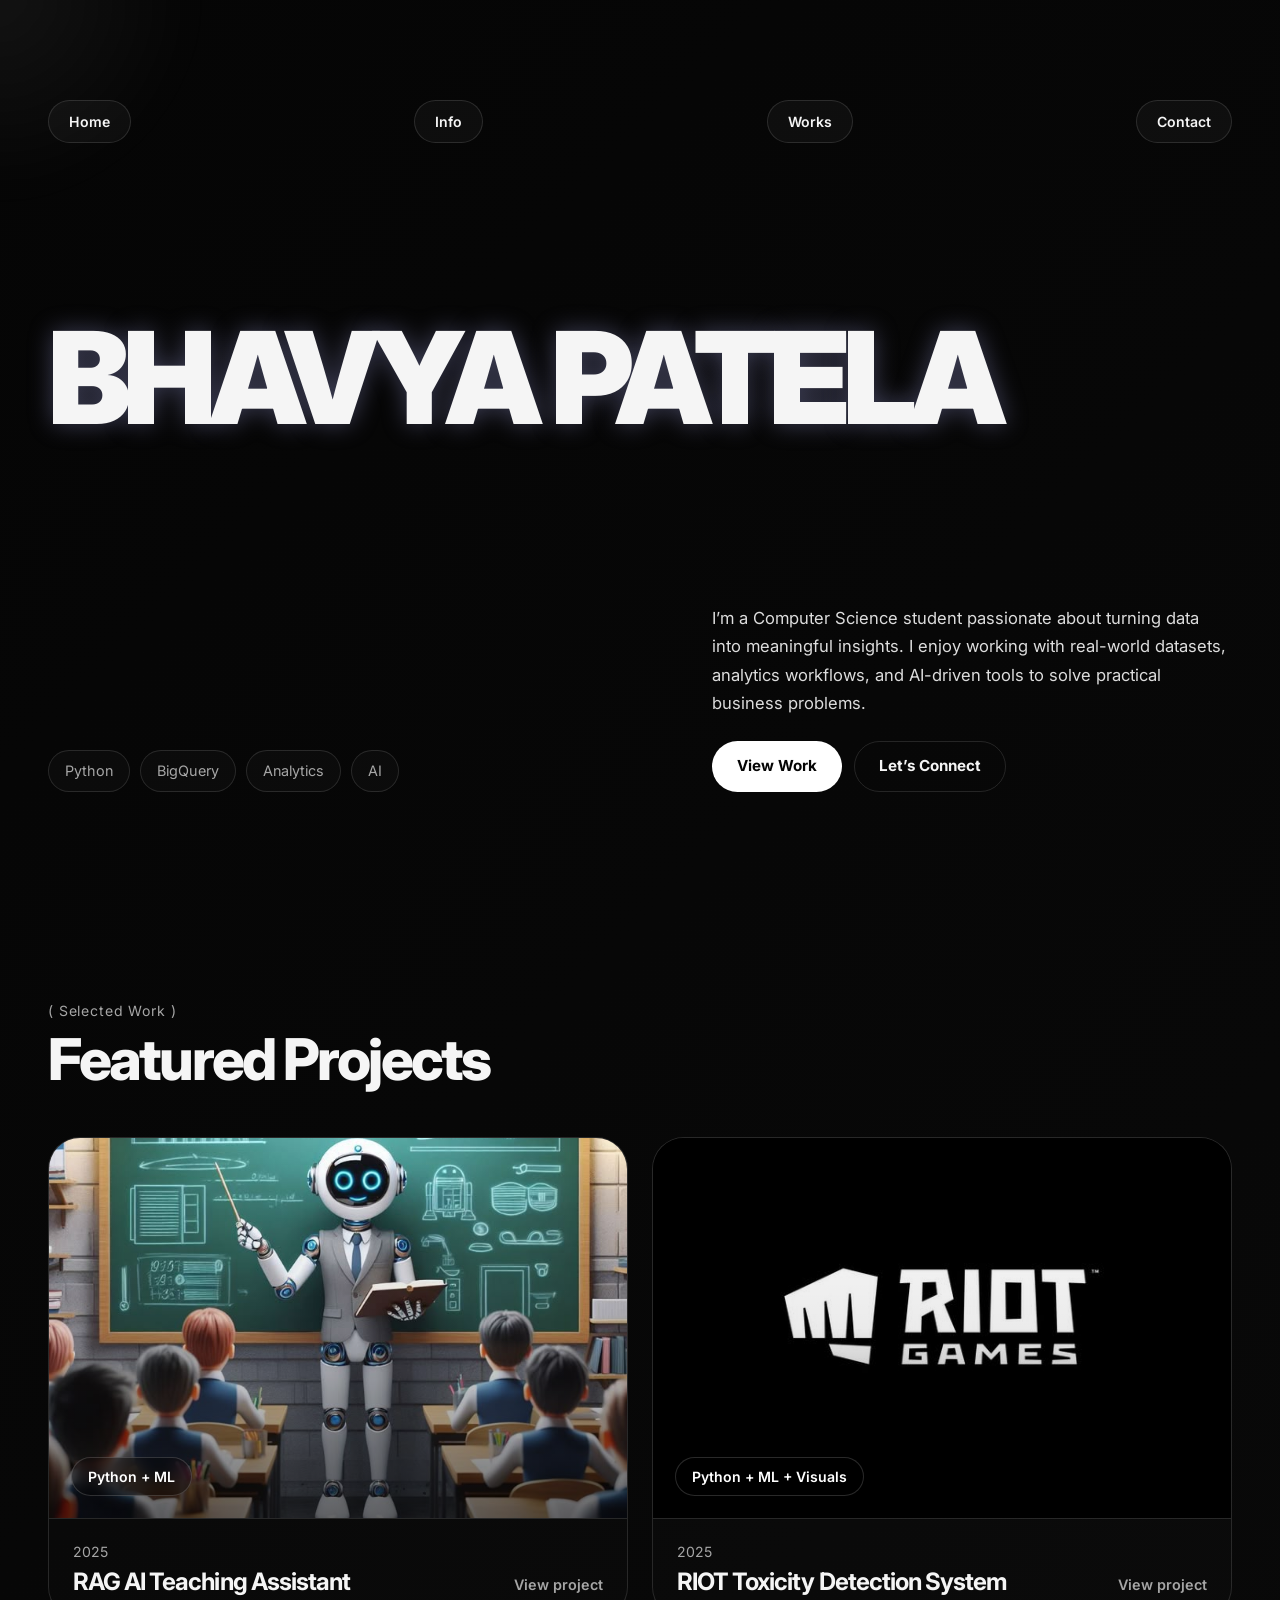
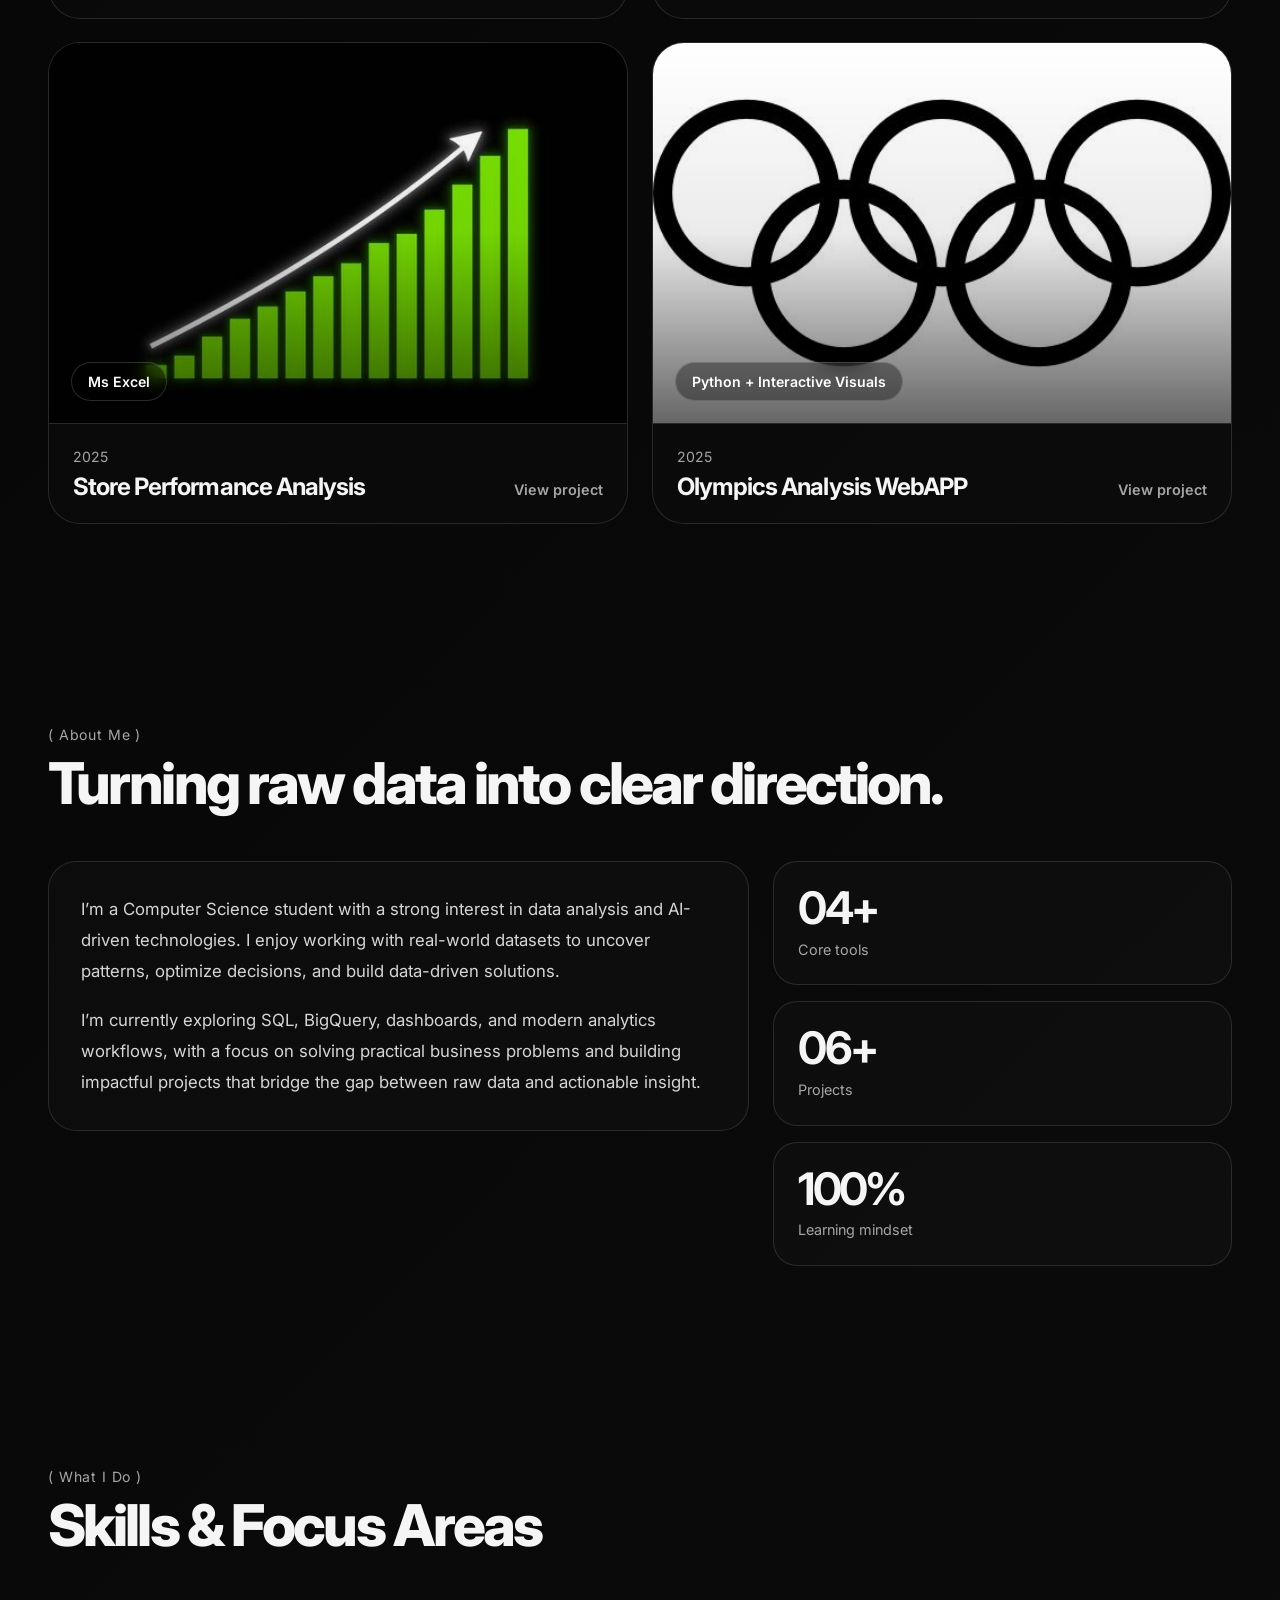
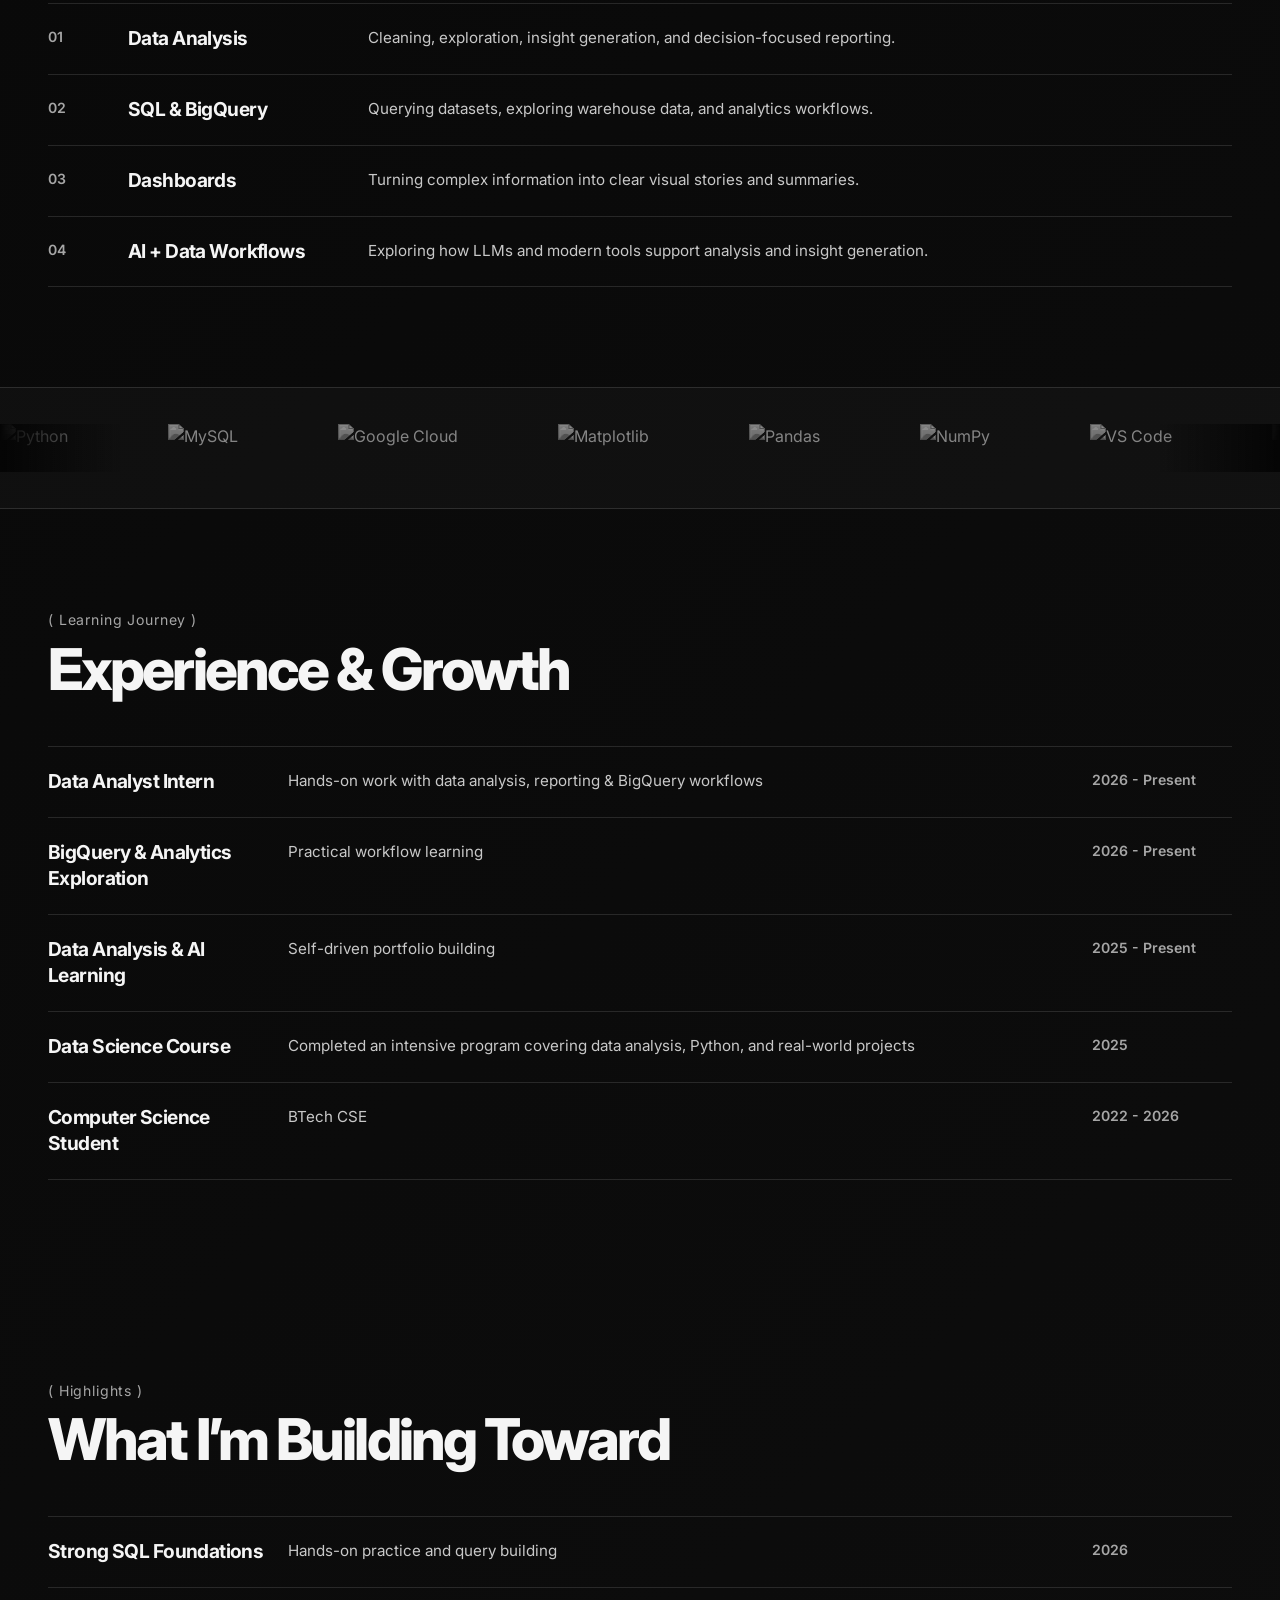
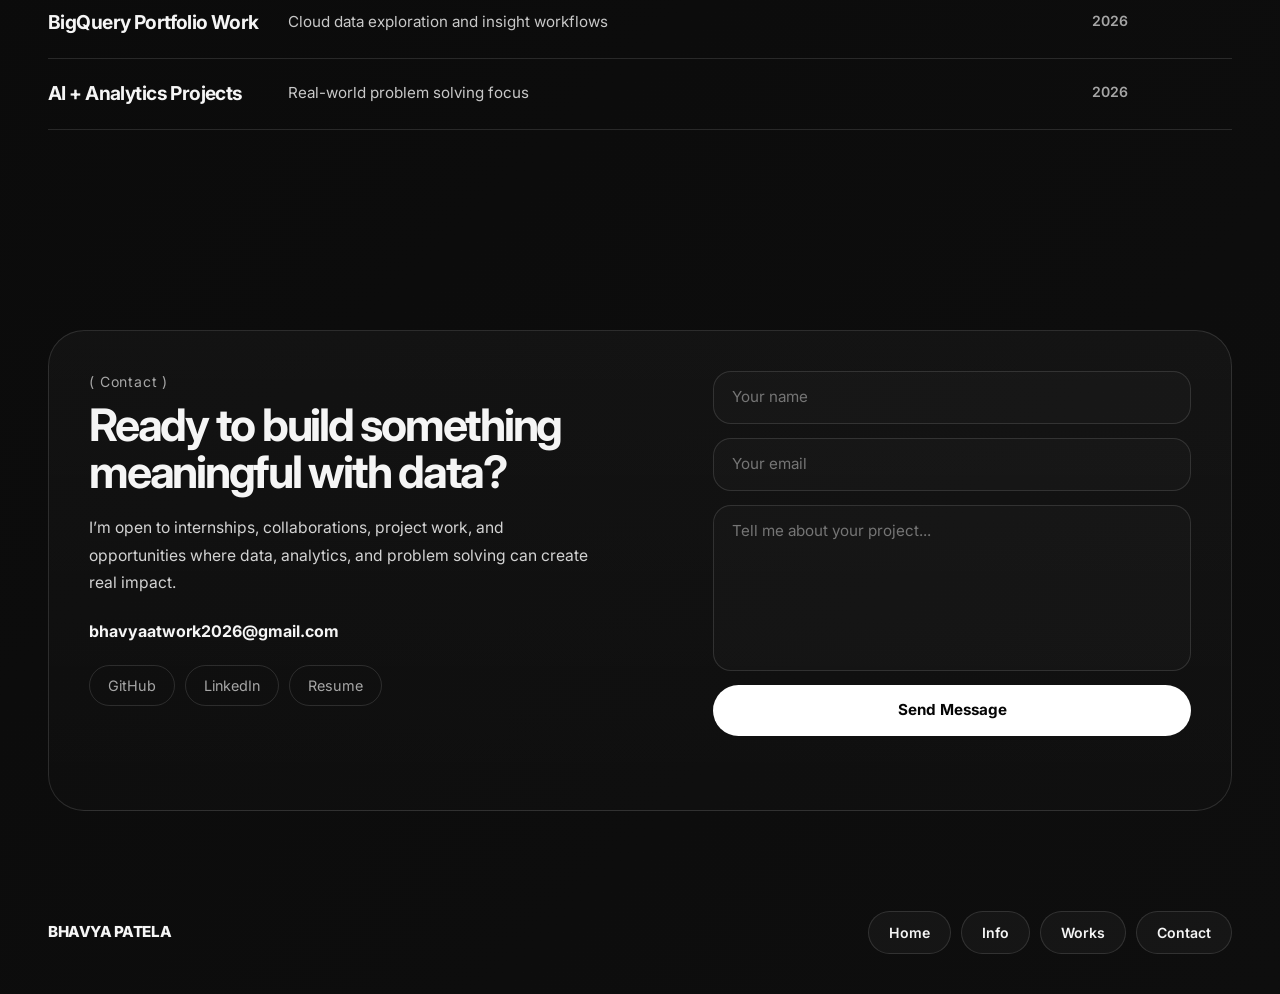
==== index.html @ 8ad6ca75 "Text & Card Glow added" ====
<!DOCTYPE html>
<html lang="en">
<head>
  <meta charset="UTF-8" />
  <meta name="viewport" content="width=device-width, initial-scale=1.0" />
  <title>Bhavya Patela | Data Portfolio</title>
  <meta
    name="description"
    content="Portfolio of Bhavya Patela - Computer Science student focused on data analysis, SQL, BigQuery, dashboards, and AI-driven workflows."
  />

  <link rel="preconnect" href="https://fonts.googleapis.com" />
  <link rel="preconnect" href="https://fonts.gstatic.com" crossorigin />
  <link
    href="https://fonts.googleapis.com/css2?family=Inter:wght@400;500;600;700;800;900&display=swap"
    rel="stylesheet"
  />

  <link href="https://fonts.googleapis.com/css2?family=Roboto+Condensed:wght@600&display=swap" rel="stylesheet">

  <link rel="stylesheet" href="style.css" />
</head>
<body>
  <div class="noise"></div>
  <div class="cursor-glow" id="cursorGlow"></div>

  <!-- <header class="site-header">
    <div class="brand">BHAVYA PATELA</div>

    <nav class="desktop-nav">
      <a href="#hero">Home</a>
      <a href="#about">Info</a>
      <a href="#projects">Works</a>
      <a href="#contact">Contact</a>
    </nav>

    <button class="menu-btn" id="menuBtn" aria-label="Open menu">Menu</button>
  </header> -->

  <!-- <div class="mobile-menu" id="mobileMenu">
    <a href="#hero">Home</a>
    <a href="#about">Info</a>
    <a href="#projects">Works</a>
    <a href="#contact">Contact</a>
  </div> -->

  <main>
    <section id="hero" class="hero section">
      <div class="hero-nav-pills reveal">
        <a href="#hero">Home</a>
        <a href="#about">Info</a>
        <a href="#projects">Works</a>
        <a href="#contact">Contact</a>
      </div>

      <div class="hero-title reveal">
        <h1>BHAVYA PATELA</h1>
      </div>

      <div class="hero-bottom">
        <div class="hero-tags reveal">
          <span>Python</span>
          <!-- <span>SQL</span> -->
          <span>BigQuery</span>
          <span>Analytics</span>
          <span>AI</span>
        </div>

        <div class="hero-intro reveal">
          <p>
            I’m a Computer Science student passionate about turning data into meaningful
            insights. I enjoy working with real-world datasets, analytics workflows,
            and AI-driven tools to solve practical business problems.
          </p>

          <div class="hero-actions">
            <a class="btn btn-solid" href="#projects">View Work</a>
            <a class="btn btn-outline" href="#contact">Let’s Connect</a>
          </div>
        </div>
      </div>
    </section>

    <section id="projects" class="section projects">
      <div class="section-head reveal">
        <p class="eyebrow">( Selected Work )</p>
        <h2>Featured Projects</h2>
      </div>

      <div class="projects-grid">
        <article class="project-card reveal">
          <div class="project-visual">
            <img src="Images/download.jfif" alt="RAG AI Teaching Assistant" />
            <span>Python + ML</span>
          </div>
          <div class="project-meta">
            <div>
              <p class="project-year">2025</p>
              <h3>RAG AI Teaching Assistant</h3>
            </div>
            <a href="https://github.com/bhavyapatela/Rag-based-ai" target="_blank" rel="noreferrer">View project</a>
          </div>
        </article>

        <article class="project-card reveal">
          <div class="project-visual">
            <img src="Images/Press.jfif" alt="RIOT Toxicity Detection System" />
            <span>Python + ML + Visuals</span>
          </div>
          <div class="project-meta">
            <div>
              <p class="project-year">2025</p>
              <h3>RIOT Toxicity Detection System</h3>
            </div>
            <a href="https://github.com/bhavyapatela/riot-toxicity-detector" target="_blank">View project</a>
          </div>
        </article>

        <article class="project-card reveal">
          <div class="project-visual">
            <img src="Images/Baixar gráfico indo acima_ Aumentar Barra gráfico, o negócio crescimento financeiro gráfico análise. alfa transparente fundo. cheio HD. 4k gratuitamente. 4k gratuitamente. 4k gratuitamente" alt="Olympic Data Analysis" />
            <span>Ms Excel</span>
          </div>
          <div class="project-meta">
            <div>
              <p class="project-year">2025</p>
              <h3>Store Performance Analysis</h3>
            </div>
            <a href="#">View project</a>
          </div>
        </article>

        <article class="project-card reveal">
          <div class="project-visual">
            <img src="Images/Olympic Games free icons designed by Smashicons.jfif" alt="Olympic Data Analysis" />
            <span>Python + Interactive Visuals</span>
          </div>
          <div class="project-meta">
            <div>
              <p class="project-year">2025</p>
              <h3>Olympics Analysis WebAPP</h3>
            </div>
            <a href="http://github.com/bhavyapatela/Olympics-Analysis-WebApp" target="_blank">View project</a>
          </div>
        </article>
      </div>
    </section>

    <section id="about" class="section about">
      <div class="section-head reveal">
        <p class="eyebrow">( About Me )</p>
        <h2>Turning raw data into clear direction.</h2>
      </div>

      <div class="about-layout">
        <div class="about-copy reveal">
          <p>
            I’m a Computer Science student with a strong interest in data analysis and
            AI-driven technologies. I enjoy working with real-world datasets to uncover
            patterns, optimize decisions, and build data-driven solutions.
          </p>
          <p>
            I’m currently exploring SQL, BigQuery, dashboards, and modern analytics
            workflows, with a focus on solving practical business problems and building
            impactful projects that bridge the gap between raw data and actionable insight.
          </p>
        </div>

        <div class="stats-grid reveal">
          <div class="stat-card">
            <h3>04+</h3>
            <p>Core tools</p>
          </div>
          <div class="stat-card">
            <h3>06+</h3>
            <p>Projects</p>
          </div>
          <div class="stat-card">
            <h3>100%</h3>
            <p>Learning mindset</p>
          </div>
        </div>
      </div>
    </section>

    <section class="section services">
      <div class="section-head reveal">
        <p class="eyebrow">( What I Do )</p>
        <h2>Skills & Focus Areas</h2>
      </div>

      <div class="services-list">
        <div class="service-row reveal">
          <span>01</span>
          <h3>Data Analysis</h3>
          <p>Cleaning, exploration, insight generation, and decision-focused reporting.</p>
        </div>
        <div class="service-row reveal">
          <span>02</span>
          <h3>SQL & BigQuery</h3>
          <p>Querying datasets, exploring warehouse data, and analytics workflows.</p>
        </div>
        <div class="service-row reveal">
          <span>03</span>
          <h3>Dashboards</h3>
          <p>Turning complex information into clear visual stories and summaries.</p>
        </div>
        <div class="service-row reveal">
          <span>04</span>
          <h3>AI + Data Workflows</h3>
          <p>Exploring how LLMs and modern tools support analysis and insight generation.</p>
        </div>
      </div>
    </section>

    <section class="marquee-section">
      <div class="marquee">
        <div class="marquee-track">
          <div class="marquee-content">
            <img src="https://cdn.jsdelivr.net/gh/devicons/devicon/icons/python/python-original.svg" alt="Python" class="tech-logo">
            <img src="https://cdn.jsdelivr.net/gh/devicons/devicon/icons/mysql/mysql-original.svg" alt="MySQL" class="tech-logo">
            <img src="https://cdn.jsdelivr.net/gh/devicons/devicon/icons/googlecloud/googlecloud-original.svg" alt="Google Cloud" class="tech-logo">
            <img src="https://cdn.jsdelivr.net/gh/devicons/devicon/icons/matplotlib/matplotlib-original.svg" alt="Matplotlib" class="tech-logo">
            <img src="https://cdn.jsdelivr.net/gh/devicons/devicon/icons/pandas/pandas-original.svg" alt="Pandas" class="tech-logo">
            <img src="https://cdn.jsdelivr.net/gh/devicons/devicon/icons/numpy/numpy-original.svg" alt="NumPy" class="tech-logo">
             <img src="https://cdn.jsdelivr.net/gh/devicons/devicon/icons/vscode/vscode-original.svg" alt="VS Code" class="tech-logo">
            <img src="https://cdn.jsdelivr.net/gh/devicons/devicon/icons/json/json-original.svg" alt="JSON" class="tech-logo">
          </div>
           <div class="marquee-content">
            <img src="https://cdn.jsdelivr.net/gh/devicons/devicon/icons/python/python-original.svg" alt="Python" class="tech-logo">
            <img src="https://cdn.jsdelivr.net/gh/devicons/devicon/icons/mysql/mysql-original.svg" alt="MySQL" class="tech-logo">
            <img src="https://cdn.jsdelivr.net/gh/devicons/devicon/icons/googlecloud/googlecloud-original.svg" alt="Google Cloud" class="tech-logo">
            <img src="https://cdn.jsdelivr.net/gh/devicons/devicon/icons/matplotlib/matplotlib-original.svg" alt="Matplotlib" class="tech-logo">
            <img src="https://cdn.jsdelivr.net/gh/devicons/devicon/icons/pandas/pandas-original.svg" alt="Pandas" class="tech-logo">
            <img src="https://cdn.jsdelivr.net/gh/devicons/devicon/icons/numpy/numpy-original.svg" alt="NumPy" class="tech-logo">
             <img src="https://cdn.jsdelivr.net/gh/devicons/devicon/icons/vscode/vscode-original.svg" alt="VS Code" class="tech-logo">
            <img src="https://cdn.jsdelivr.net/gh/devicons/devicon/icons/json/json-original.svg" alt="JSON" class="tech-logo">
          </div>
           <div class="marquee-content">
            <img src="https://cdn.jsdelivr.net/gh/devicons/devicon/icons/python/python-original.svg" alt="Python" class="tech-logo">
            <img src="https://cdn.jsdelivr.net/gh/devicons/devicon/icons/mysql/mysql-original.svg" alt="MySQL" class="tech-logo">
            <img src="https://cdn.jsdelivr.net/gh/devicons/devicon/icons/googlecloud/googlecloud-original.svg" alt="Google Cloud" class="tech-logo">
            <img src="https://cdn.jsdelivr.net/gh/devicons/devicon/icons/matplotlib/matplotlib-original.svg" alt="Matplotlib" class="tech-logo">
            <img src="https://cdn.jsdelivr.net/gh/devicons/devicon/icons/pandas/pandas-original.svg" alt="Pandas" class="tech-logo">
            <img src="https://cdn.jsdelivr.net/gh/devicons/devicon/icons/numpy/numpy-original.svg" alt="NumPy" class="tech-logo">
             <img src="https://cdn.jsdelivr.net/gh/devicons/devicon/icons/vscode/vscode-original.svg" alt="VS Code" class="tech-logo">
            <img src="https://cdn.jsdelivr.net/gh/devicons/devicon/icons/json/json-original.svg" alt="JSON" class="tech-logo">
          </div>
          </div>
        </div>
      </div>
    </section>

    <section class="section experience">
      <div class="section-head reveal">
        <p class="eyebrow">( Learning Journey )</p>
        <h2>Experience & Growth</h2>
      </div>

      <div class="timeline">
          <div class="timeline-row reveal">
        <div class="timeline-role">Data Analyst Intern</div>
        <div class="timeline-place">Hands-on work with data analysis, reporting & BigQuery workflows</div>
        <div class="timeline-year">2026 - Present</div>
        </div>

        <div class="timeline-row reveal">
          <div class="timeline-role">BigQuery & Analytics Exploration</div>
          <div class="timeline-place">Practical workflow learning</div>
          <div class="timeline-year">2026 - Present</div>
        </div>

        <div class="timeline-row reveal">
          <div class="timeline-role">Data Analysis & AI Learning</div>
          <div class="timeline-place">Self-driven portfolio building</div>
          <div class="timeline-year">2025 - Present</div>
        </div>
        
         <div class="timeline-row reveal">
        <div class="timeline-role">Data Science Course</div>
        <div class="timeline-place">Completed an intensive program covering data analysis, Python, and real-world projects</div>
        <div class="timeline-year">2025</div>
        </div>

        
        <div class="timeline-row reveal">
          <div class="timeline-role">Computer Science Student</div>
          <div class="timeline-place">BTech CSE</div>
          <div class="timeline-year">2022 - 2026</div>
        </div>
      </div>
    </section>

    <section class="section awards">
      <div class="section-head reveal">
        <p class="eyebrow">( Highlights )</p>
        <h2>What I’m Building Toward</h2>
      </div>

      <div class="timeline">
        <div class="timeline-row reveal">
          <div class="timeline-role">Strong SQL Foundations</div>
          <div class="timeline-place">Hands-on practice and query building</div>
          <div class="timeline-year">2026</div>
        </div>
        <div class="timeline-row reveal">
          <div class="timeline-role">BigQuery Portfolio Work</div>
          <div class="timeline-place">Cloud data exploration and insight workflows</div>
          <div class="timeline-year">2026</div>
        </div>
        <div class="timeline-row reveal">
          <div class="timeline-role">AI + Analytics Projects</div>
          <div class="timeline-place">Real-world problem solving focus</div>
          <div class="timeline-year">2026</div>
        </div>
      </div>
    </section>

    <section id="contact" class="section contact">
      <div class="contact-box reveal">
        <div class="contact-copy">
          <p class="eyebrow">( Contact )</p>
          <h2>Ready to build something meaningful with data?</h2>
          <p class="contact-text">
            I’m open to internships, collaborations, project work, and opportunities
            where data, analytics, and problem solving can create real impact.
          </p>

          <a class="email-link" href="mailto:bhavyaatwork2026@gmail.com">
            bhavyaatwork2026@gmail.com
          </a>

          <div class="socials">
            <a href="https://github.com/bhavyapatela" target="_blank" rel="noreferrer">GitHub</a>
            <a href="https://www.linkedin.com/in/bhavyapatela?utm_source=share_via&utm_content=profile&utm_medium=member_android" target="_blank" rel="noreferrer">LinkedIn</a>
            <a href="#" target="_blank" rel="noreferrer">Resume</a>
          </div>
        </div>

        <form class="contact-form" id="contactForm">
          <input type="text" placeholder="Your name" required />
          <input type="email" placeholder="Your email" required />
          <textarea placeholder="Tell me about your project..." rows="6" required></textarea>
          <button type="submit" class="btn btn-solid">Send Message</button>
          <p class="form-note" id="formNote"></p>
        </form>
      </div>
    </section>
  </main>

  <footer class="site-footer">
    <p>BHAVYA PATELA</p>
    <div>
      <a href="#hero">Home</a>
      <a href="#about">Info</a>
      <a href="#projects">Works</a>
      <a href="#contact">Contact</a>
    </div>
  </footer>

  <script src="script.js"></script>
</body>
</html>
---- style.css ----
:root {
  --bg: #050505;
  --panel: #0d0d0d;
  --text: #f5f5f5;
  --muted: #a6a6a6;
  --line: rgba(255, 255, 255, 0.12);
  --line-strong: rgba(255, 255, 255, 0.26);
  --pill: rgba(255, 255, 255, 0.035);
  --max: 1440px;
  --radius: 28px;
}

* {
  margin: 0;
  padding: 0;
  box-sizing: border-box;
}

html {
  scroll-behavior: smooth;
}

body {
  font-family: "Inter", sans-serif;
  color: var(--text);
  overflow-x: hidden;
  line-height: 1.5;
  background: linear-gradient(135deg, #050505, #111111, #0a0a0a, #1a1a1a);
  background-size: 400% 400%;
  animation: bgShift 14s ease-in-out infinite alternate;
}

@keyframes bgShift {
  0% {
    background-position: 0% 0%;
  }
  33% {
    background-position: 100% 50%;
  }
  66% {
    background-position: 50% 100%;
  }
  100% {
    background-position: 0% 50%;
  }
}

a {
  color: inherit;
  text-decoration: none;
}

button,
input,
textarea {
  font: inherit;
}

textarea {
  resize: none;
  overflow-y: auto;
}

/* Chrome, Edge, Brave */
::-webkit-scrollbar {
  width: 8px;
}

::-webkit-scrollbar-track {
  background: #0d0d0d;
}

::-webkit-scrollbar-thumb {
  background: rgba(255, 255, 255, 0.15);
  border-radius: 10px;
}

::-webkit-scrollbar-thumb:hover {
  background: rgba(255, 255, 255, 0.3);
}

/* Firefox */
* {
  scrollbar-width: thin;
  scrollbar-color: rgba(255, 255, 255, 0.2) #0d0d0d;
}

img {
  max-width: 100%;
  display: block;
}

/* overlays */
.noise {
  position: fixed;
  inset: 0;
  pointer-events: none;
  opacity: 0.04;
  z-index: 0;
  background-image:
    radial-gradient(circle at 25% 25%, rgba(255, 255, 255, 0.14) 0 1px, transparent 1px),
    radial-gradient(circle at 75% 75%, rgba(255, 255, 255, 0.1) 0 1px, transparent 1px);
  background-size: 18px 18px;
}

.cursor-glow {
  position: fixed;
  width: 420px;
  height: 420px;
  border-radius: 50%;
  background: radial-gradient(circle, rgba(255, 255, 255, 0.06), transparent 68%);
  transform: translate(-50%, -50%);
  pointer-events: none;
  z-index: 0;
  filter: blur(18px);
}

/* base section */
.section {
  position: relative;
  z-index: 1;
  width: min(100%, var(--max));
  margin: 0 auto;
  padding: 110px 60px;
}

/* hero */
.hero {
  min-height: 100vh;
  padding-top: 36px;
  padding-bottom: 48px;
  display: flex;
  flex-direction: column;
  justify-content: space-between;
  gap: 0;
}

.hero-nav-pills {
  display: flex;
  gap: 16px;
  flex-wrap: wrap;
  justify-content: space-between;
}

.hero-nav-pills a,
.site-footer a {
  display: inline-flex;
  align-items: center;
  justify-content: center;
  border: 1px solid var(--line);
  background: var(--pill);
  color: var(--text);
  border-radius: 999px;
  padding: 10px 20px;
  font-size: 0.88rem;
  font-weight: 600;
  transition: 0.25s ease;
  white-space: nowrap;
}

.hero-nav-pills a:hover,
.site-footer a:hover,
.socials a:hover,
.btn:hover {
  transform: translateY(-1px);
  border-color: var(--line-strong);
  background: rgba(255, 255, 255, 0.06);
}

.hero-title {
  flex: 1;
  display: flex;
  align-items: center;
  padding: 24px 0 16px;
}

.hero-title {
  text-shadow: 0 0 25px rgba(146, 148, 204, 0.4);
}

.hero-title h1 {
  width: 100%;
  font-size: clamp(4rem, 11vw, 10.5rem);
  line-height: 0.9;
  letter-spacing: -0.06em;
  font-weight: 900;
  text-transform: uppercase;
  white-space: nowrap;
}

.hero-bottom {
  display: grid;
  grid-template-columns: 1fr minmax(280px, 520px);
  gap: 48px;
  align-items: end;
  padding-bottom: 8px;
}

.hero-tags {
  display: flex;
  gap: 10px;
  flex-wrap: wrap;
  align-self: end;
}

.hero-tags span {
  border: 1px solid var(--line);
  border-radius: 999px;
  padding: 9px 16px;
  background: rgba(255, 255, 255, 0.025);
  color: var(--muted);
  font-size: 0.9rem;
}

.hero-intro {
  justify-self: end;
  width: 100%;
}

.hero-intro p {
  font-size: clamp(0.95rem, 1.3vw, 1.18rem);
  line-height: 1.7;
  color: #dddddd;
  margin-bottom: 24px;
}

.hero-actions {
  display: flex;
  gap: 12px;
  flex-wrap: wrap;
}

/* buttons */
.btn {
  display: inline-flex;
  align-items: center;
  justify-content: center;
  padding: 13px 24px;
  border-radius: 999px;
  border: 1px solid var(--line);
  font-weight: 700;
  font-size: 0.95rem;
  transition: 0.25s ease;
  cursor: pointer;
}

.btn-solid {
  background: #ffffff;
  color: #050505;
  border-color: transparent;
}

.btn-solid:hover {
  background: #e8e8e8;
}

.btn-outline {
  background: transparent;
  color: var(--text);
}

/* section headers */
.section-head {
  display: grid;
  gap: 10px;
  margin-bottom: 48px;
}

.eyebrow {
  color: var(--muted);
  font-size: 0.88rem;
  letter-spacing: 0.06em;
}

.section-head h2 {
  font-size: clamp(2rem, 4.5vw, 3.8rem);
  line-height: 1;
  letter-spacing: -0.05em;
  font-weight: 800;
}

/* projects */
.projects-grid {
  display: grid;
  grid-template-columns: repeat(2, minmax(0, 1fr));
  gap: 24px;
}

.project-card {
  border: 1px solid var(--line);
  border-radius: 32px;
  overflow: hidden;
  background: linear-gradient(180deg, rgba(255, 255, 255, 0.02), rgba(255, 255, 255, 0.01));
  transition: transform 0.3s ease, border-color 0.3s ease, box-shadow 0.3s ease;
  will-change: transform;
}

.project-card:hover {
  border-color: var(--line-strong);
  box-shadow: 0 20px 60px rgba(0, 0, 0, 0.5);
}

.project-card:hover {
  box-shadow: 0 0 30px rgba(129, 129, 129, 0.25);
  transform: translateY(-5px);
}

.project-visual {
  position: relative;
  height: 380px;
  overflow: hidden;
  background: #111;
}

.project-visual img {
  width: 100%;
  height: 100%;
  object-fit: cover;
  transition: transform 0.6s ease;
}

.project-card:hover .project-visual img {
  transform: scale(1.05);
}

.project-visual::after {
  content: "";
  position: absolute;
  inset: 0;
  background: linear-gradient(to top, rgba(0, 0, 0, 0.6), rgba(0, 0, 0, 0.08), transparent);
}

.project-visual span {
  position: absolute;
  left: 22px;
  bottom: 22px;
  z-index: 2;
  border: 1px solid rgba(255, 255, 255, 0.16);
  background: rgba(0, 0, 0, 0.35);
  backdrop-filter: blur(8px);
  padding: 8px 16px;
  border-radius: 999px;
  font-size: 0.88rem;
  font-weight: 600;
  color: #fff;
}

.project-meta {
  padding: 22px 24px;
  display: flex;
  align-items: flex-end;
  justify-content: space-between;
  gap: 20px;
  border-top: 1px solid var(--line);
}

.project-year {
  color: var(--muted);
  font-size: 0.88rem;
  margin-bottom: 6px;
}

.project-meta h3 {
  font-size: 1.5rem;
  letter-spacing: -0.04em;
  line-height: 1.15;
}

.project-meta a {
  color: var(--muted);
  font-weight: 600;
  font-size: 0.9rem;
  transition: color 0.25s ease;
  white-space: nowrap;
}

.project-meta a:hover {
  color: var(--text);
}

/* about */
.about-layout {
  display: grid;
  grid-template-columns: 1.3fr 0.85fr;
  gap: 24px;
  align-items: start;
}

.about-copy {
  border: 1px solid var(--line);
  border-radius: var(--radius);
  padding: 32px;
  background: rgba(255, 255, 255, 0.02);
}

.about-copy p {
  font-size: 1.05rem;
  color: #d6d6d6;
  line-height: 1.85;
  margin-bottom: 18px;
}

.about-copy p:last-child {
  margin-bottom: 0;
}

.stats-grid {
  display: grid;
  gap: 16px;
}

.stat-card {
  border: 1px solid var(--line);
  border-radius: 24px;
  padding: 24px;
  background: rgba(255, 255, 255, 0.02);
  transition: border-color 0.25s ease;
}

.stat-card:hover {
  border-color: var(--line-strong);
}

.stat-card h3 {
  font-size: 2.8rem;
  line-height: 1;
  letter-spacing: -0.06em;
  margin-bottom: 8px;
}

.stat-card p {
  color: var(--muted);
  font-size: 0.9rem;
}

/* services + timeline */
.services-list,
.timeline {
  border-top: 1px solid var(--line);
}

.service-row {
  display: grid;
  grid-template-columns: 60px 220px 1fr;
  gap: 20px;
  align-items: start;
  padding: 22px 0;
  border-bottom: 1px solid var(--line);
}

.timeline-row {
  display: grid;
  grid-template-columns: minmax(180px, 220px) 1fr 140px;
  gap: 20px;
  align-items: start;
  padding: 22px 0;
  border-bottom: 1px solid var(--line);
}

.service-row:hover,
.timeline-row:hover {
  background: rgba(255, 255, 255, 0.015);
  padding-left: 8px;
  padding-right: 8px;
  border-radius: 12px;
  margin: 0 -8px;
}

.service-row span,
.timeline-year {
  color: var(--muted);
  font-size: 0.88rem;
  font-weight: 600;
}

.service-row h3,
.timeline-role {
  font-size: 1.2rem;
  font-weight: 700;
  letter-spacing: -0.03em;
  line-height: 1.35;
}

.service-row p,
.timeline-place {
  color: #c8c8c8;
  font-size: 0.95rem;
  line-height: 1.55;
}

/* ── MARQUEE ── */
.marquee-section {
  width: 100%;
  overflow: hidden;
  padding: 36px 0;
  background: rgba(255, 255, 255, 0.025);
  border-top: 1px solid var(--line);
  border-bottom: 1px solid var(--line);
}

.marquee {
  width: 100%;
  overflow: hidden;
  position: relative;
}

.marquee::before,
.marquee::after {
  content: "";
  position: absolute;
  top: 0;
  width: 120px;
  height: 100%;
  z-index: 2;
  pointer-events: none;
}

.marquee::before {
  left: 0;
  background: linear-gradient(to right, #050505, transparent);
}

.marquee::after {
  right: 0;
  background: linear-gradient(to left, #050505, transparent);
}

.marquee-track {
  display: flex;
  align-items: center;
  width: max-content;
  animation: marquee-scroll 26s linear infinite;
  will-change: transform;
}

.marquee-content {
  display: flex;
  align-items: center;
  gap: 100px;
  flex: 0 0 auto;
  margin-right: 100px;
}

.tech-logo {
  height: 48px;
  width: auto;
  flex: 0 0 auto;
  object-fit: contain;
  opacity: 0.65;
  filter: grayscale(100%) brightness(0.8);
  transition: transform 0.25s ease, filter 0.25s ease, opacity 0.25s ease;
}

.tech-logo:hover {
  opacity: 1;
  filter: grayscale(0%) brightness(1);
  transform: scale(1.1);
}

@keyframes marquee-scroll {
  from {
    transform: translateX(0);
  }
  to {
    transform: translateX(-50%);
  }
}

/* contact */
.contact-box {
  border: 1px solid var(--line);
  border-radius: 36px;
  padding: 40px;
  background: linear-gradient(180deg, rgba(255, 255, 255, 0.03), rgba(255, 255, 255, 0.01));
  display: grid;
  grid-template-columns: 1.1fr 0.9fr;
  gap: 40px;
}

.contact-copy h2 {
  font-size: clamp(1.8rem, 3.5vw, 3.2rem);
  line-height: 1.05;
  letter-spacing: -0.05em;
  margin: 10px 0 18px;
}

.contact-text {
  color: #d3d3d3;
  max-width: 500px;
  margin-bottom: 22px;
  line-height: 1.75;
  font-size: 0.98rem;
}

.email-link {
  display: inline-block;
  font-size: 1rem;
  font-weight: 700;
  margin-bottom: 22px;
  transition: opacity 0.2s ease;
}

.email-link:hover {
  opacity: 0.7;
}

.socials {
  display: flex;
  gap: 10px;
  flex-wrap: wrap;
}

.socials a {
  border: 1px solid var(--line);
  border-radius: 999px;
  padding: 9px 18px;
  color: var(--muted);
  font-size: 0.9rem;
  transition: 0.25s ease;
}

.socials a:hover {
  color: var(--text);
  border-color: var(--line-strong);
}

.contact-form {
  display: grid;
  gap: 14px;
}

.contact-form input,
.contact-form textarea {
  width: 100%;
  border: 1px solid var(--line);
  background: rgba(255, 255, 255, 0.02);
  border-radius: 18px;
  padding: 14px 18px;
  color: var(--text);
  outline: none;
  transition: border-color 0.2s ease, background 0.2s ease;
  font-size: 0.95rem;
}

.contact-form input:focus,
.contact-form textarea:focus {
  border-color: var(--line-strong);
  background: rgba(255, 255, 255, 0.04);
}

.form-note {
  color: var(--muted);
  min-height: 20px;
  font-size: 0.9rem;
}

/* footer */
.site-footer {
  width: min(100%, var(--max));
  margin: 0 auto;
  padding: 0 60px 40px;
  display: flex;
  justify-content: space-between;
  align-items: center;
  gap: 18px;
  position: relative;
  z-index: 1;
}

.site-footer p {
  font-weight: 800;
  letter-spacing: -0.03em;
  font-size: 0.95rem;
}

.site-footer div {
  display: flex;
  gap: 10px;
  flex-wrap: wrap;
}

/* reveal */
.reveal {
  opacity: 0;
  transform: translateY(28px);
  transition: opacity 0.75s ease, transform 0.75s ease;
}

.reveal.show {
  opacity: 1;
  transform: translateY(0);
}

/* typewriter */
.typewriter-line {
  font-size: 1.1rem;
  color: var(--muted);
  margin-top: 14px;
  letter-spacing: 0.02em;
  min-height: 1.6em;
}

.typewriter-line::after {
  content: "|";
  animation: blink 0.7s infinite;
  margin-left: 2px;
  color: var(--muted);
}

@keyframes blink {
  0%,
  100% {
    opacity: 1;
  }
  50% {
    opacity: 0;
  }
}

/* responsive */
@media (max-width: 1280px) {
  .section {
    padding: 100px 48px;
  }

  .site-footer {
    padding: 0 48px 40px;
  }

  .hero-title h1 {
    font-size: clamp(3.5rem, 10vw, 9rem);
  }
}

@media (max-width: 1100px) {
  .section {
    padding: 90px 40px;
  }

  .site-footer {
    padding: 0 40px 36px;
  }

  .hero-bottom {
    grid-template-columns: 1fr;
    gap: 28px;
  }

  .hero-intro {
    justify-self: start;
    max-width: 600px;
  }

  .about-layout {
    grid-template-columns: 1fr;
  }

  .projects-grid {
    grid-template-columns: 1fr;
  }

  .contact-box {
    grid-template-columns: 1fr;
    gap: 28px;
  }

  .service-row {
    grid-template-columns: 60px 200px 1fr;
    gap: 16px;
  }

  .timeline-row {
    grid-template-columns: 200px 1fr 140px;
    gap: 16px;
  }
}

@media (max-width: 900px) {
  .hero-title h1 {
    font-size: clamp(3rem, 9vw, 7rem);
    white-space: normal;
    word-break: break-word;
  }

  .service-row {
    grid-template-columns: 50px 160px 1fr;
    gap: 12px;
  }

  .timeline-row {
    grid-template-columns: 180px 1fr 120px;
    gap: 12px;
  }
}

@media (max-width: 768px) {
  .section {
    padding: 56px 18px;
  }

  .section-head {
    gap: 8px;
    margin-bottom: 26px;
  }

  .eyebrow {
    font-size: 0.78rem;
  }

  .section-head h2 {
    font-size: 2rem;
    line-height: 1.05;
    letter-spacing: -0.04em;
  }

  .hero {
    min-height: auto;
    padding-top: 14px;
    padding-bottom: 24px;
    gap: 28px;
  }

  .hero-nav-pills {
    gap: 8px;
    justify-content: flex-start;
  }

  .hero-nav-pills a,
  .site-footer a {
    font-size: 0.78rem;
    padding: 8px 13px;
  }

  .hero-title {
    padding: 10px 0 6px;
  }

  .hero-title h1 {
    font-size: clamp(2.4rem, 11vw, 3.4rem);
    line-height: 0.95;
    letter-spacing: -0.05em;
    white-space: normal;
    word-break: break-word;
  }

  .hero-bottom {
    grid-template-columns: 1fr;
    gap: 18px;
    padding-bottom: 0;
  }

  .hero-intro p {
    font-size: 0.92rem;
    line-height: 1.7;
    max-width: 100%;
  }

  .hero-actions {
    gap: 10px;
  }

  .btn {
    padding: 10px 16px;
    font-size: 0.84rem;
  }

  .hero-tags {
    gap: 8px;
  }

  .hero-tags span {
    padding: 7px 10px;
    font-size: 0.72rem;
  }

  .projects-grid {
    grid-template-columns: 1fr;
    gap: 18px;
  }

  .project-card {
    border-radius: 24px;
  }

  .project-visual {
    height: 220px;
  }

  .project-meta {
    padding: 18px;
    flex-direction: column;
    align-items: flex-start;
    gap: 10px;
  }

  .project-meta h3 {
    font-size: 1.18rem;
    line-height: 1.15;
  }

  .about-layout {
    grid-template-columns: 1fr;
    gap: 18px;
  }

  .about-copy {
    padding: 20px;
    border-radius: 22px;
  }

  .about-copy p {
    font-size: 0.94rem;
    line-height: 1.8;
  }

  .stats-grid {
    gap: 12px;
  }

  .stat-card {
    padding: 18px;
  }

  .stat-card h3 {
    font-size: 2rem;
  }

  .service-row,
  .timeline-row {
    grid-template-columns: 1fr;
    gap: 6px;
    padding: 16px 0;
  }

  .service-row:hover,
  .timeline-row:hover {
    padding-left: 0;
    padding-right: 0;
    margin: 0;
    background: transparent;
  }

  .service-row span,
  .timeline-year {
    font-size: 0.78rem;
    margin-bottom: 2px;
  }

  .service-row h3,
  .timeline-role {
    font-size: 1rem;
    line-height: 1.3;
    letter-spacing: -0.02em;
  }

  .service-row p,
  .timeline-place {
    font-size: 0.84rem;
    line-height: 1.6;
  }

  .timeline-year {
    text-align: left;
  }

  .marquee-section {
    padding: 22px 0;
  }

  .marquee-content {
    gap: 42px;
  }

  .tech-logo {
    height: 34px;
  }

  .marquee::before,
  .marquee::after {
    width: 40px;
  }

  .contact-box {
    grid-template-columns: 1fr;
    gap: 20px;
    padding: 20px;
    border-radius: 24px;
  }

  .contact-copy h2 {
    font-size: 1.8rem;
    line-height: 1.05;
  }

  .contact-text {
    font-size: 0.9rem;
    line-height: 1.7;
  }

  .email-link {
    font-size: 0.95rem;
    word-break: break-word;
  }

  .socials {
    gap: 8px;
  }

  .socials a {
    padding: 8px 12px;
    font-size: 0.8rem;
  }

  .contact-form input,
  .contact-form textarea {
    padding: 14px;
    border-radius: 16px;
    font-size: 0.9rem;
  }

  .site-footer {
    padding: 0 18px 26px;
    flex-direction: column;
    align-items: flex-start;
    gap: 12px;
  }

  .site-footer p {
    font-size: 0.95rem;
  }

  .site-footer div {
    gap: 8px;
  }
}

@media (max-width: 400px) {
  .hero-title h1 {
    font-size: clamp(2rem, 12vw, 3.5rem);
  }

  .section {
    padding: 52px 16px;
  }

  .project-visual {
    height: 200px;
  }

  .contact-box {
    padding: 18px;
  }
}
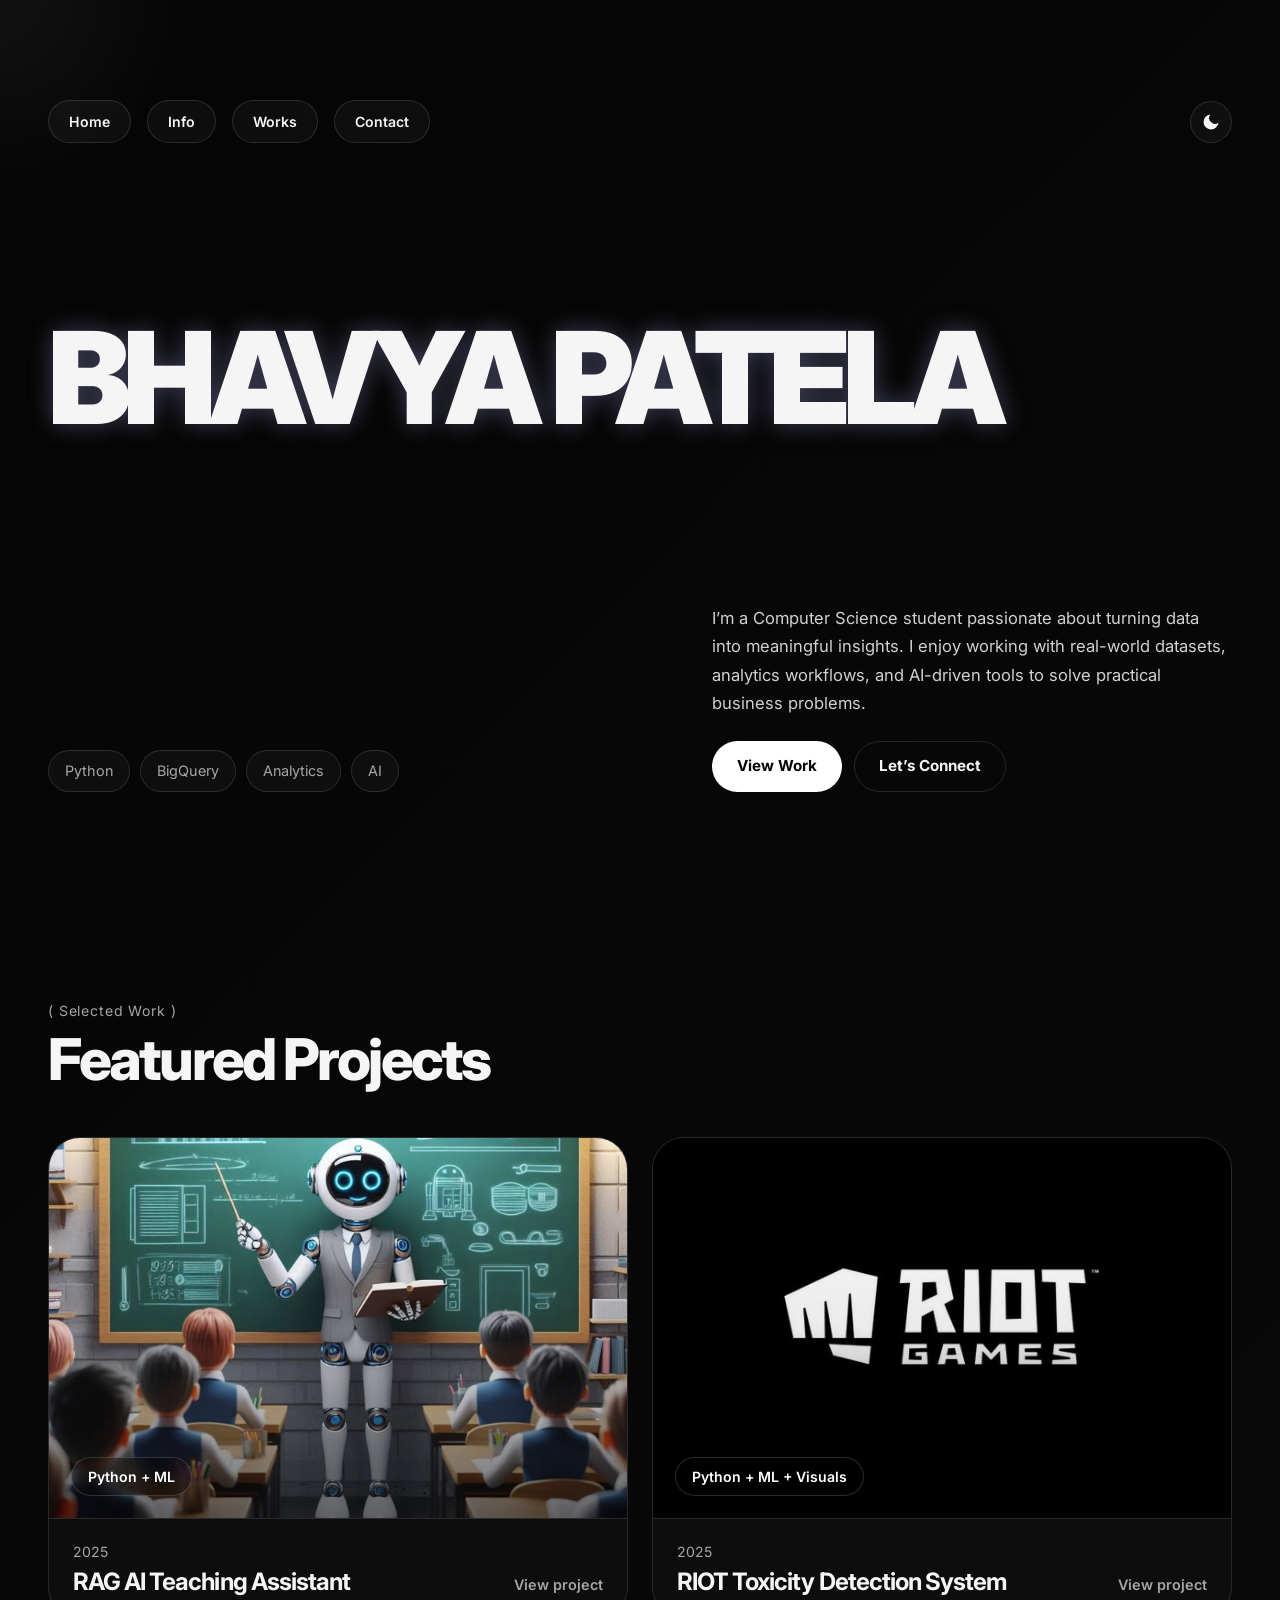
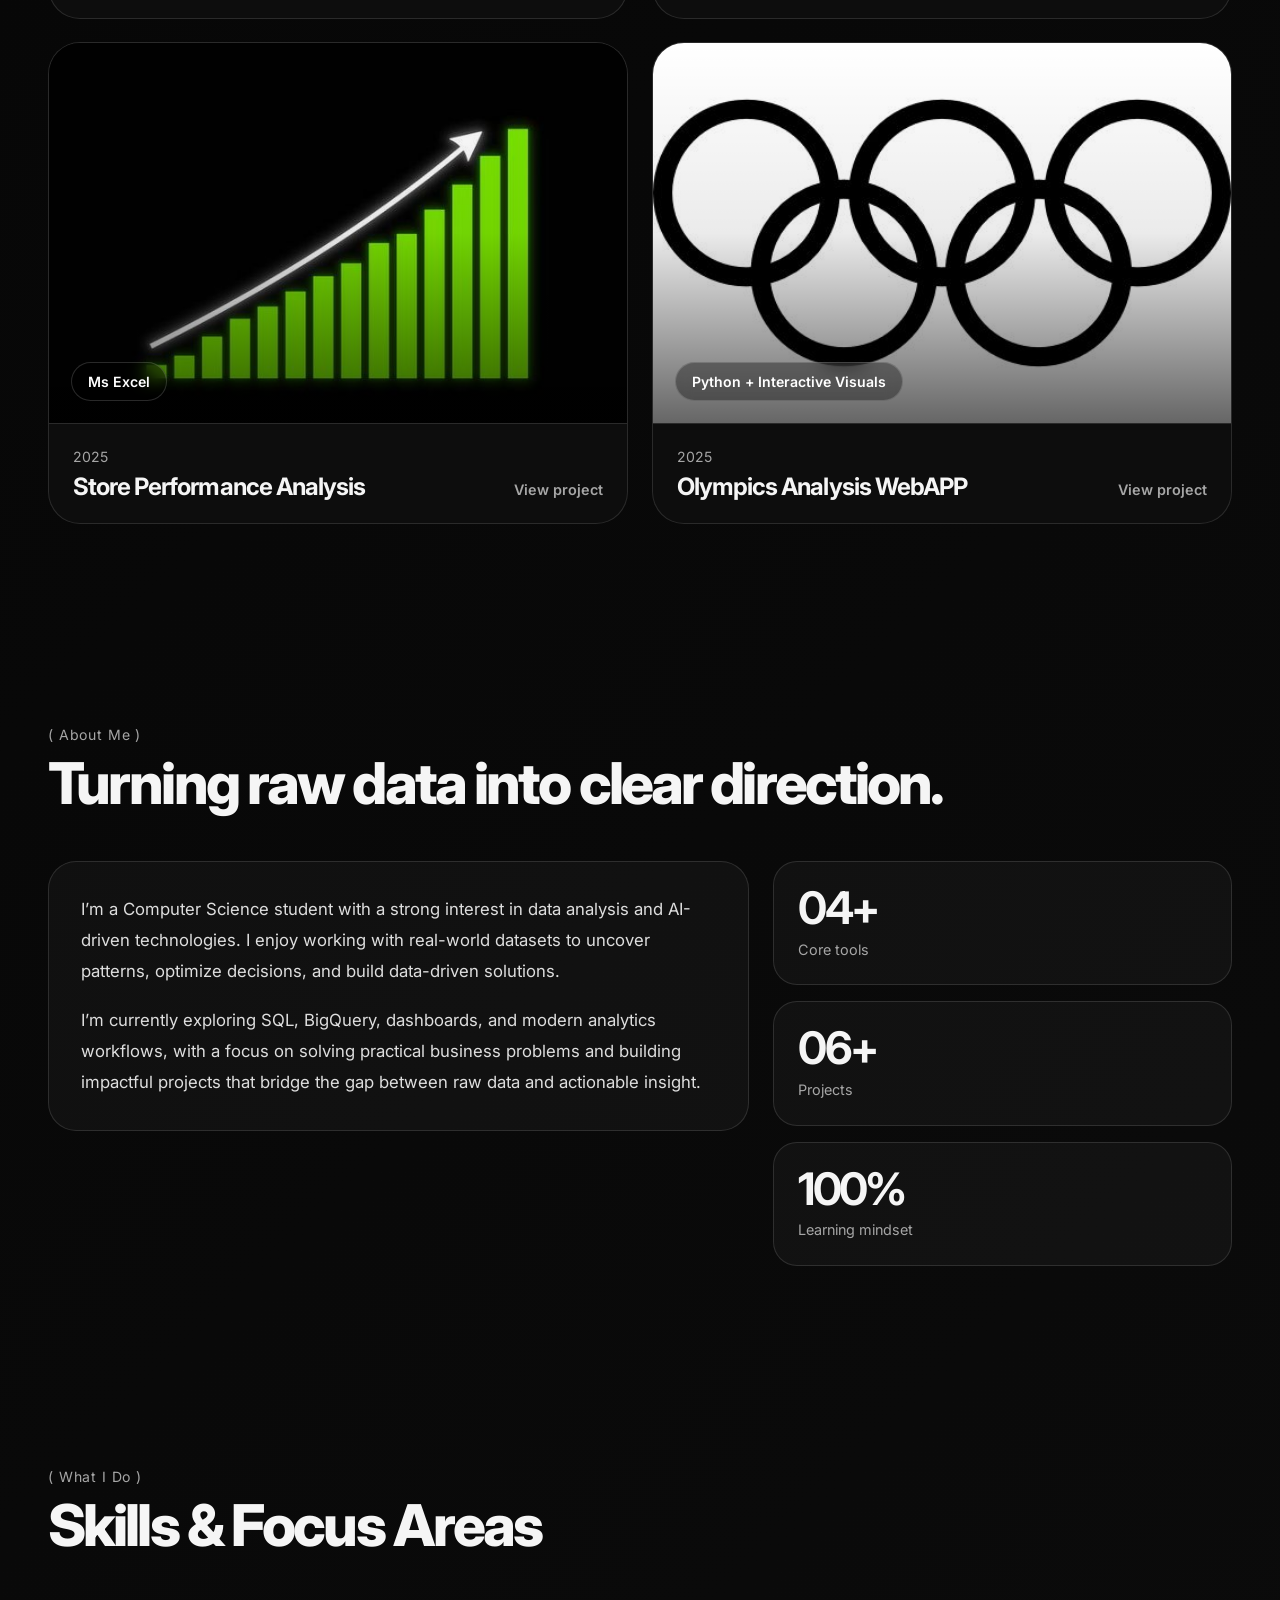
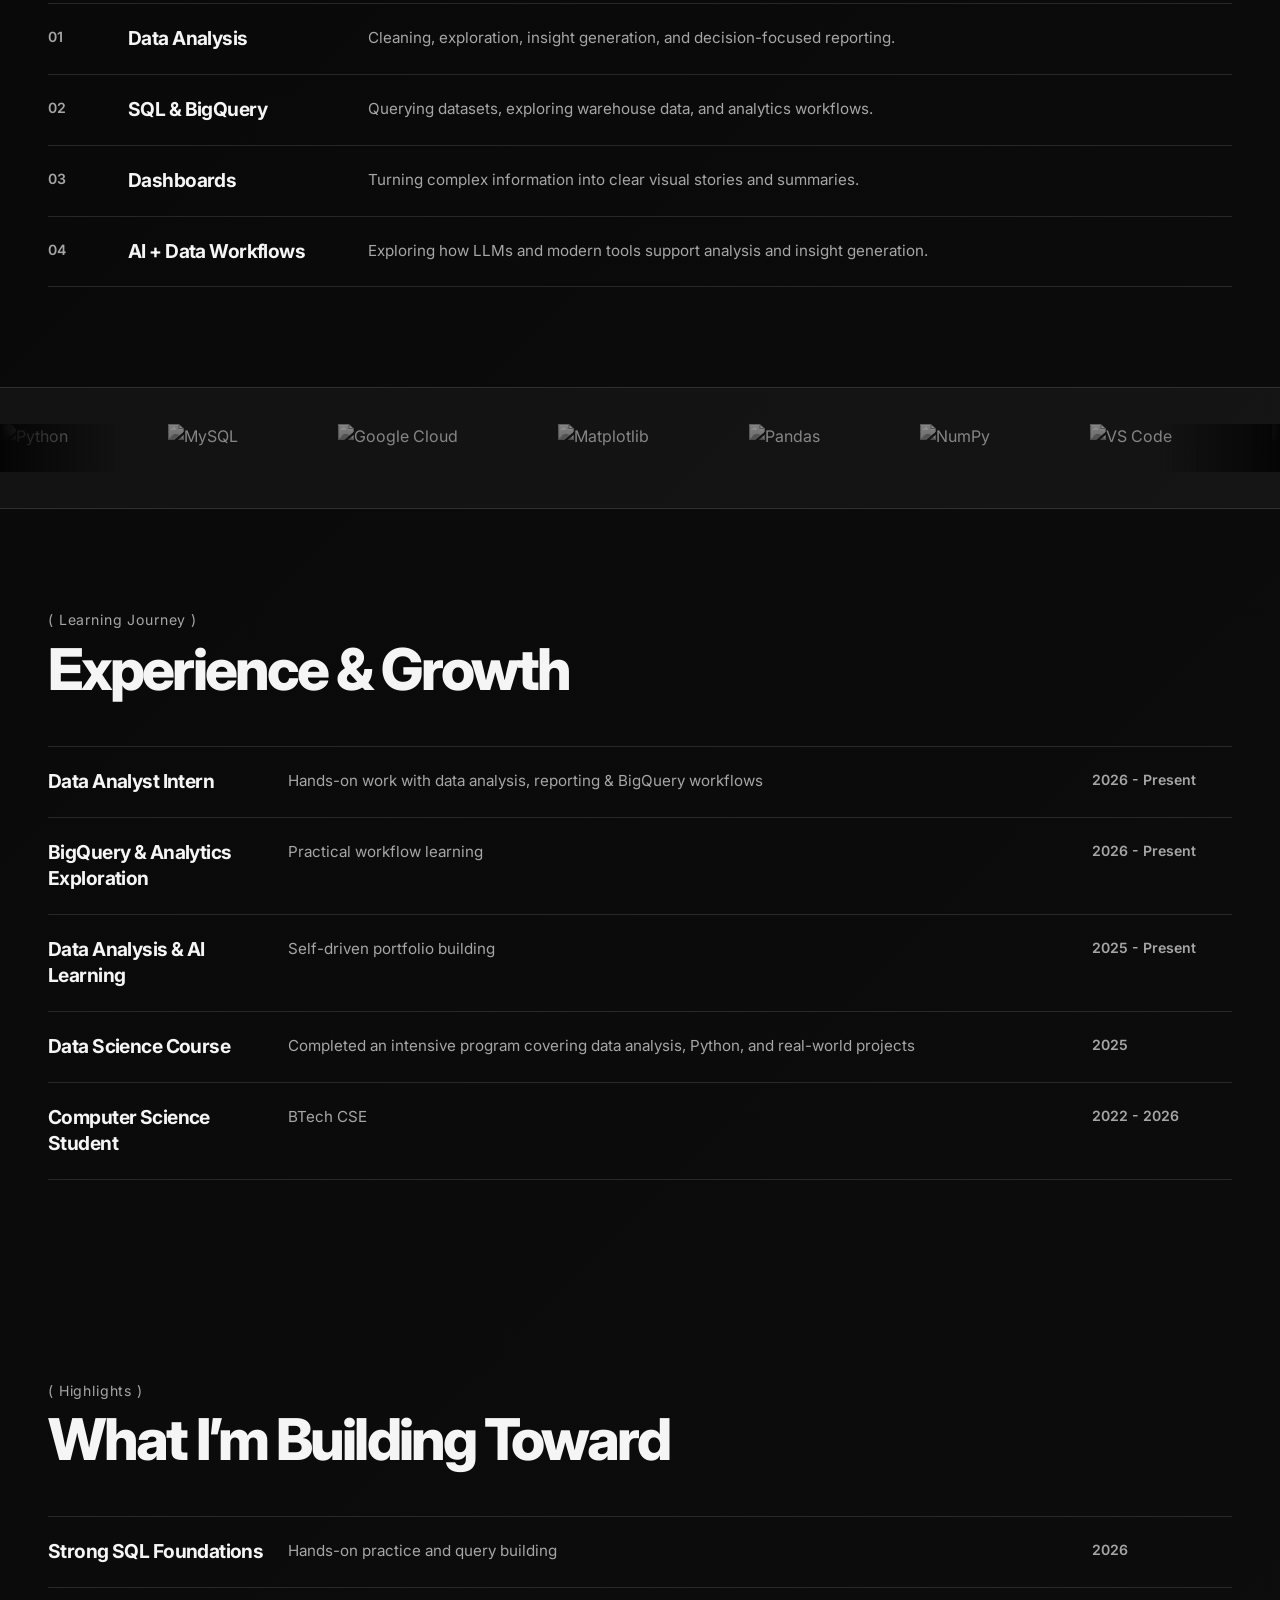
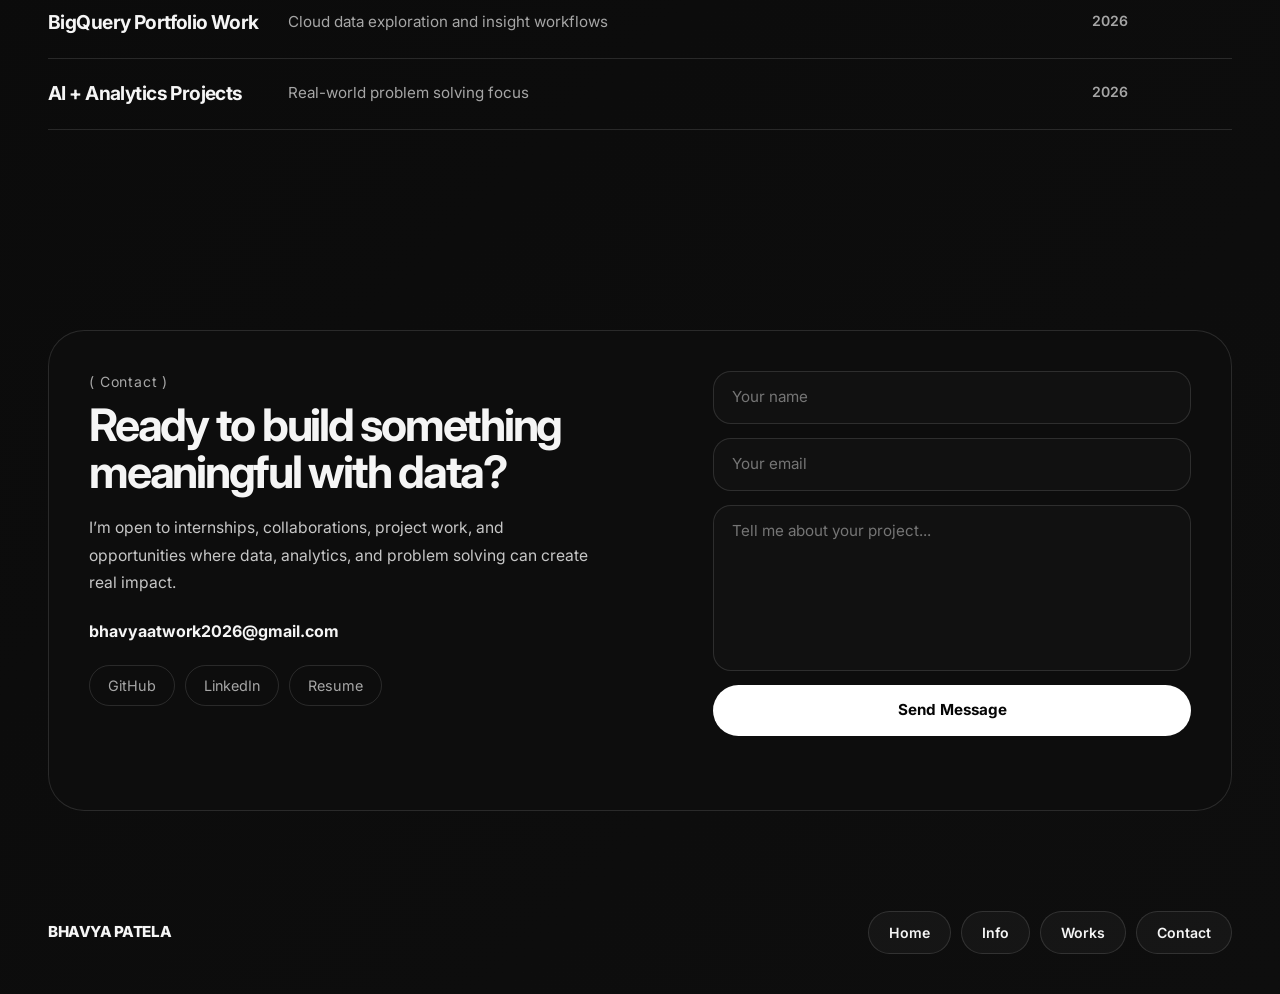
==== commit 21f86017: "Added Theme toggle fnc" ====
--- a/index.html
+++ b/index.html
@@ -47,10 +47,17 @@
   <main>
     <section id="hero" class="hero section">
       <div class="hero-nav-pills reveal">
-        <a href="#hero">Home</a>
-        <a href="#about">Info</a>
-        <a href="#projects">Works</a>
-        <a href="#contact">Contact</a>
+        <div class="nav-links">
+          <a href="#hero">Home</a>
+          <a href="#about">Info</a>
+          <a href="#projects">Works</a>
+          <a href="#contact">Contact</a>
+        </div>
+        <button class="theme-toggle" id="themeToggle" aria-label="Toggle theme">
+          <svg id="themeIcon" viewBox="0 0 24 24">
+            <path d="M21 12.79A9 9 0 1 1 11.21 3 7 7 0 0 0 21 12.79z"></path>
+          </svg>
+        </button>
       </div>
 
       <div class="hero-title reveal">
--- a/style.css
+++ b/style.css
@@ -10,6 +10,16 @@
   --radius: 28px;
 }
 
+body.light-theme {
+  --bg: #f8f8f8;
+  --panel: #ffffff;
+  --text: #121212;
+  --muted: #666666;
+  --line: rgba(0, 0, 0, 0.08);
+  --line-strong: rgba(0, 0, 0, 0.18);
+  --pill: rgba(0, 0, 0, 0.025);
+}
+
 * {
   margin: 0;
   padding: 0;
@@ -28,6 +38,11 @@
   background: linear-gradient(135deg, #050505, #111111, #0a0a0a, #1a1a1a);
   background-size: 400% 400%;
   animation: bgShift 14s ease-in-out infinite alternate;
+  transition: background 0.3s ease, color 0.3s ease;
+}
+
+body.light-theme {
+  background: linear-gradient(135deg, #f8f8f8, #efefef, #f2f2f2, #e8e8e8);
 }
 
 @keyframes bgShift {
@@ -103,6 +118,13 @@
   background-size: 18px 18px;
 }
 
+body.light-theme .noise {
+  opacity: 0.03;
+  background-image:
+    radial-gradient(circle at 25% 25%, rgba(0, 0, 0, 0.1) 0 1px, transparent 1px),
+    radial-gradient(circle at 75% 75%, rgba(0, 0, 0, 0.08) 0 1px, transparent 1px);
+}
+
 .cursor-glow {
   position: fixed;
   width: 420px;
@@ -115,6 +137,36 @@
   filter: blur(18px);
 }
 
+body.light-theme .cursor-glow {
+  background: radial-gradient(circle, rgba(0, 0, 0, 0.04), transparent 68%);
+}
+
+.theme-toggle {
+  background: var(--pill);
+  border: 1px solid var(--line);
+  color: var(--text);
+  padding: 10px;
+  border-radius: 999px;
+  cursor: pointer;
+  display: flex;
+  align-items: center;
+  justify-content: center;
+  transition: 0.25s ease;
+  width: 42px;
+  height: 42px;
+}
+
+.theme-toggle:hover {
+  background: var(--line);
+  transform: scale(1.05);
+}
+
+.theme-toggle svg {
+  width: 20px;
+  height: 20px;
+  fill: currentColor;
+}
+
 /* base section */
 .section {
   position: relative;
@@ -140,6 +192,13 @@
   gap: 16px;
   flex-wrap: wrap;
   justify-content: space-between;
+  align-items: center;
+}
+
+.nav-links {
+  display: flex;
+  gap: 16px;
+  flex-wrap: wrap;
 }
 
 .hero-nav-pills a,
@@ -164,7 +223,7 @@
 .btn:hover {
   transform: translateY(-1px);
   border-color: var(--line-strong);
-  background: rgba(255, 255, 255, 0.06);
+  background: var(--line);
 }
 
 .hero-title {
@@ -207,7 +266,7 @@
   border: 1px solid var(--line);
   border-radius: 999px;
   padding: 9px 16px;
-  background: rgba(255, 255, 255, 0.025);
+  background: var(--pill);
   color: var(--muted);
   font-size: 0.9rem;
 }
@@ -220,7 +279,8 @@
 .hero-intro p {
   font-size: clamp(0.95rem, 1.3vw, 1.18rem);
   line-height: 1.7;
-  color: #dddddd;
+  color: var(--text);
+  opacity: 0.85;
   margin-bottom: 24px;
 }
 
@@ -290,7 +350,7 @@
   border: 1px solid var(--line);
   border-radius: 32px;
   overflow: hidden;
-  background: linear-gradient(180deg, rgba(255, 255, 255, 0.02), rgba(255, 255, 255, 0.01));
+  background: var(--panel);
   transition: transform 0.3s ease, border-color 0.3s ease, box-shadow 0.3s ease;
   will-change: transform;
 }
@@ -390,12 +450,13 @@
   border: 1px solid var(--line);
   border-radius: var(--radius);
   padding: 32px;
-  background: rgba(255, 255, 255, 0.02);
+  background: var(--pill);
 }
 
 .about-copy p {
   font-size: 1.05rem;
-  color: #d6d6d6;
+  color: var(--text);
+  opacity: 0.9;
   line-height: 1.85;
   margin-bottom: 18px;
 }
@@ -413,7 +474,7 @@
   border: 1px solid var(--line);
   border-radius: 24px;
   padding: 24px;
-  background: rgba(255, 255, 255, 0.02);
+  background: var(--pill);
   transition: border-color 0.25s ease;
 }
 
@@ -483,7 +544,7 @@
 
 .service-row p,
 .timeline-place {
-  color: #c8c8c8;
+  color: var(--muted);
   font-size: 0.95rem;
   line-height: 1.55;
 }
@@ -493,7 +554,7 @@
   width: 100%;
   overflow: hidden;
   padding: 36px 0;
-  background: rgba(255, 255, 255, 0.025);
+  background: var(--pill);
   border-top: 1px solid var(--line);
   border-bottom: 1px solid var(--line);
 }
@@ -517,12 +578,12 @@
 
 .marquee::before {
   left: 0;
-  background: linear-gradient(to right, #050505, transparent);
+  background: linear-gradient(to right, var(--bg), transparent);
 }
 
 .marquee::after {
   right: 0;
-  background: linear-gradient(to left, #050505, transparent);
+  background: linear-gradient(to left, var(--bg), transparent);
 }
 
 .marquee-track {
@@ -571,7 +632,7 @@
   border: 1px solid var(--line);
   border-radius: 36px;
   padding: 40px;
-  background: linear-gradient(180deg, rgba(255, 255, 255, 0.03), rgba(255, 255, 255, 0.01));
+  background: var(--panel);
   display: grid;
   grid-template-columns: 1.1fr 0.9fr;
   gap: 40px;
@@ -585,7 +646,8 @@
 }
 
 .contact-text {
-  color: #d3d3d3;
+  color: var(--text);
+  opacity: 0.8;
   max-width: 500px;
   margin-bottom: 22px;
   line-height: 1.75;
@@ -795,260 +857,263 @@
 
 @media (max-width: 768px) {
   .section {
-    padding: 56px 18px;
+    padding: 64px 20px;
   }
 
   .section-head {
-    gap: 8px;
-    margin-bottom: 26px;
+    gap: 10px;
+    margin-bottom: 32px;
   }
 
   .eyebrow {
-    font-size: 0.78rem;
+    font-size: 0.8rem;
+    text-transform: uppercase;
+    letter-spacing: 0.1em;
   }
 
   .section-head h2 {
-    font-size: 2rem;
-    line-height: 1.05;
-    letter-spacing: -0.04em;
+    font-size: 2.2rem;
+    line-height: 1.1;
   }
 
   .hero {
-    min-height: auto;
-    padding-top: 14px;
-    padding-bottom: 24px;
-    gap: 28px;
+    min-height: 95vh;
+    padding-top: 48px;
+    padding-bottom: 48px;
+    gap: 40px;
   }
 
   .hero-nav-pills {
-    gap: 8px;
-    justify-content: flex-start;
+    gap: 12px;
+    justify-content: center;
+    width: 100%;
+    margin-bottom: 20px;
   }
 
   .hero-nav-pills a,
   .site-footer a {
-    font-size: 0.78rem;
-    padding: 8px 13px;
+    font-size: 0.82rem;
+    padding: 12px 18px;
+    flex: 1;
+    min-width: calc(50% - 12px);
   }
 
   .hero-title {
-    padding: 10px 0 6px;
+    padding: 32px 0;
+    text-align: center;
   }
 
   .hero-title h1 {
-    font-size: clamp(2.4rem, 11vw, 3.4rem);
+    font-size: clamp(3rem, 14vw, 4.8rem);
     line-height: 0.95;
-    letter-spacing: -0.05em;
+    letter-spacing: -0.04em;
     white-space: normal;
     word-break: break-word;
   }
 
   .hero-bottom {
     grid-template-columns: 1fr;
-    gap: 18px;
-    padding-bottom: 0;
+    gap: 24px;
+    text-align: center;
+  }
+
+  .hero-tags {
+    justify-content: center;
+    gap: 8px;
+  }
+
+  .hero-tags span {
+    padding: 8px 14px;
+    font-size: 0.8rem;
+  }
+
+  .hero-intro {
+    max-width: 100%;
   }
 
   .hero-intro p {
-    font-size: 0.92rem;
-    line-height: 1.7;
-    max-width: 100%;
+    font-size: 1rem;
+    line-height: 1.6;
+    color: var(--text);
+    opacity: 0.85;
   }
 
   .hero-actions {
-    gap: 10px;
+    justify-content: center;
+    gap: 12px;
   }
 
   .btn {
-    padding: 10px 16px;
-    font-size: 0.84rem;
-  }
-
-  .hero-tags {
-    gap: 8px;
-  }
-
-  .hero-tags span {
-    padding: 7px 10px;
-    font-size: 0.72rem;
+    padding: 12px 24px;
+    font-size: 0.9rem;
+    width: 100%;
   }
 
   .projects-grid {
     grid-template-columns: 1fr;
-    gap: 18px;
+    gap: 24px;
   }
 
   .project-card {
+    border-radius: 28px;
+  }
+
+  .project-visual {
+    height: 260px;
+  }
+
+  .project-meta {
+    padding: 20px;
+    flex-direction: column;
+    align-items: stretch;
+    gap: 16px;
+  }
+
+  .project-meta h3 {
+    font-size: 1.4rem;
+    margin-bottom: 4px;
+  }
+
+  .project-meta a {
+    display: block;
+    padding: 10px;
+    text-align: center;
+    border: 1px solid var(--line);
+    border-radius: 12px;
+    background: var(--pill);
+  }
+
+  .about-copy {
+    padding: 24px;
     border-radius: 24px;
   }
 
-  .project-visual {
-    height: 220px;
-  }
-
-  .project-meta {
-    padding: 18px;
-    flex-direction: column;
-    align-items: flex-start;
-    gap: 10px;
-  }
-
-  .project-meta h3 {
-    font-size: 1.18rem;
-    line-height: 1.15;
-  }
-
-  .about-layout {
+  .about-copy p {
+    font-size: 1rem;
+    line-height: 1.7;
+  }
+
+  .stats-grid {
     grid-template-columns: 1fr;
-    gap: 18px;
-  }
-
-  .about-copy {
-    padding: 20px;
-    border-radius: 22px;
-  }
-
-  .about-copy p {
-    font-size: 0.94rem;
-    line-height: 1.8;
-  }
-
-  .stats-grid {
-    gap: 12px;
+    gap: 16px;
   }
 
   .stat-card {
-    padding: 18px;
+    padding: 24px;
+    text-align: center;
   }
 
   .stat-card h3 {
-    font-size: 2rem;
+    font-size: 2.4rem;
   }
 
   .service-row,
   .timeline-row {
     grid-template-columns: 1fr;
-    gap: 6px;
-    padding: 16px 0;
-  }
-
-  .service-row:hover,
-  .timeline-row:hover {
-    padding-left: 0;
-    padding-right: 0;
-    margin: 0;
-    background: transparent;
+    gap: 8px;
+    padding: 20px 12px;
+    background: var(--pill);
+    border-radius: 16px;
+    margin-bottom: 12px;
+    border-bottom: none;
   }
 
   .service-row span,
   .timeline-year {
-    font-size: 0.78rem;
-    margin-bottom: 2px;
+    font-size: 0.85rem;
+    color: var(--muted);
+    opacity: 0.8;
   }
 
   .service-row h3,
   .timeline-role {
-    font-size: 1rem;
+    font-size: 1.1rem;
     line-height: 1.3;
-    letter-spacing: -0.02em;
   }
 
   .service-row p,
   .timeline-place {
-    font-size: 0.84rem;
+    font-size: 0.9rem;
     line-height: 1.6;
-  }
-
-  .timeline-year {
-    text-align: left;
+    color: var(--muted);
   }
 
   .marquee-section {
-    padding: 22px 0;
+    padding: 32px 0;
   }
 
   .marquee-content {
-    gap: 42px;
+    gap: 60px;
   }
 
   .tech-logo {
-    height: 34px;
-  }
-
-  .marquee::before,
-  .marquee::after {
-    width: 40px;
+    height: 40px;
   }
 
   .contact-box {
-    grid-template-columns: 1fr;
-    gap: 20px;
-    padding: 20px;
-    border-radius: 24px;
+    padding: 24px;
+    border-radius: 28px;
   }
 
   .contact-copy h2 {
-    font-size: 1.8rem;
-    line-height: 1.05;
+    font-size: 2rem;
+    text-align: center;
   }
 
   .contact-text {
-    font-size: 0.9rem;
-    line-height: 1.7;
+    font-size: 1rem;
+    text-align: center;
+    margin: 0 auto 24px;
   }
 
   .email-link {
-    font-size: 0.95rem;
-    word-break: break-word;
+    display: block;
+    text-align: center;
+    font-size: 1.1rem;
+    margin-bottom: 32px;
   }
 
   .socials {
-    gap: 8px;
-  }
-
-  .socials a {
-    padding: 8px 12px;
-    font-size: 0.8rem;
-  }
-
-  .contact-form input,
-  .contact-form textarea {
-    padding: 14px;
-    border-radius: 16px;
-    font-size: 0.9rem;
+    justify-content: center;
+    gap: 10px;
+  }
+
+  .contact-form {
+    margin-top: 20px;
   }
 
   .site-footer {
-    padding: 0 18px 26px;
-    flex-direction: column;
-    align-items: flex-start;
-    gap: 12px;
-  }
-
-  .site-footer p {
-    font-size: 0.95rem;
+    padding: 0 20px 40px;
+    text-align: center;
+    align-items: center;
   }
 
   .site-footer div {
-    gap: 8px;
+    justify-content: center;
+    width: 100%;
   }
 }
 
 @media (max-width: 400px) {
   .hero-title h1 {
-    font-size: clamp(2rem, 12vw, 3.5rem);
+    font-size: clamp(2.4rem, 15vw, 3.8rem);
   }
 
   .section {
-    padding: 52px 16px;
+    padding: 56px 16px;
+  }
+
+  .hero-nav-pills a {
+    font-size: 0.75rem;
+    padding: 8px 12px;
   }
 
   .project-visual {
-    height: 200px;
+    height: 220px;
   }
 
   .contact-box {
-    padding: 18px;
-  }
-}
-
+    padding: 20px;
+  }
+}
+
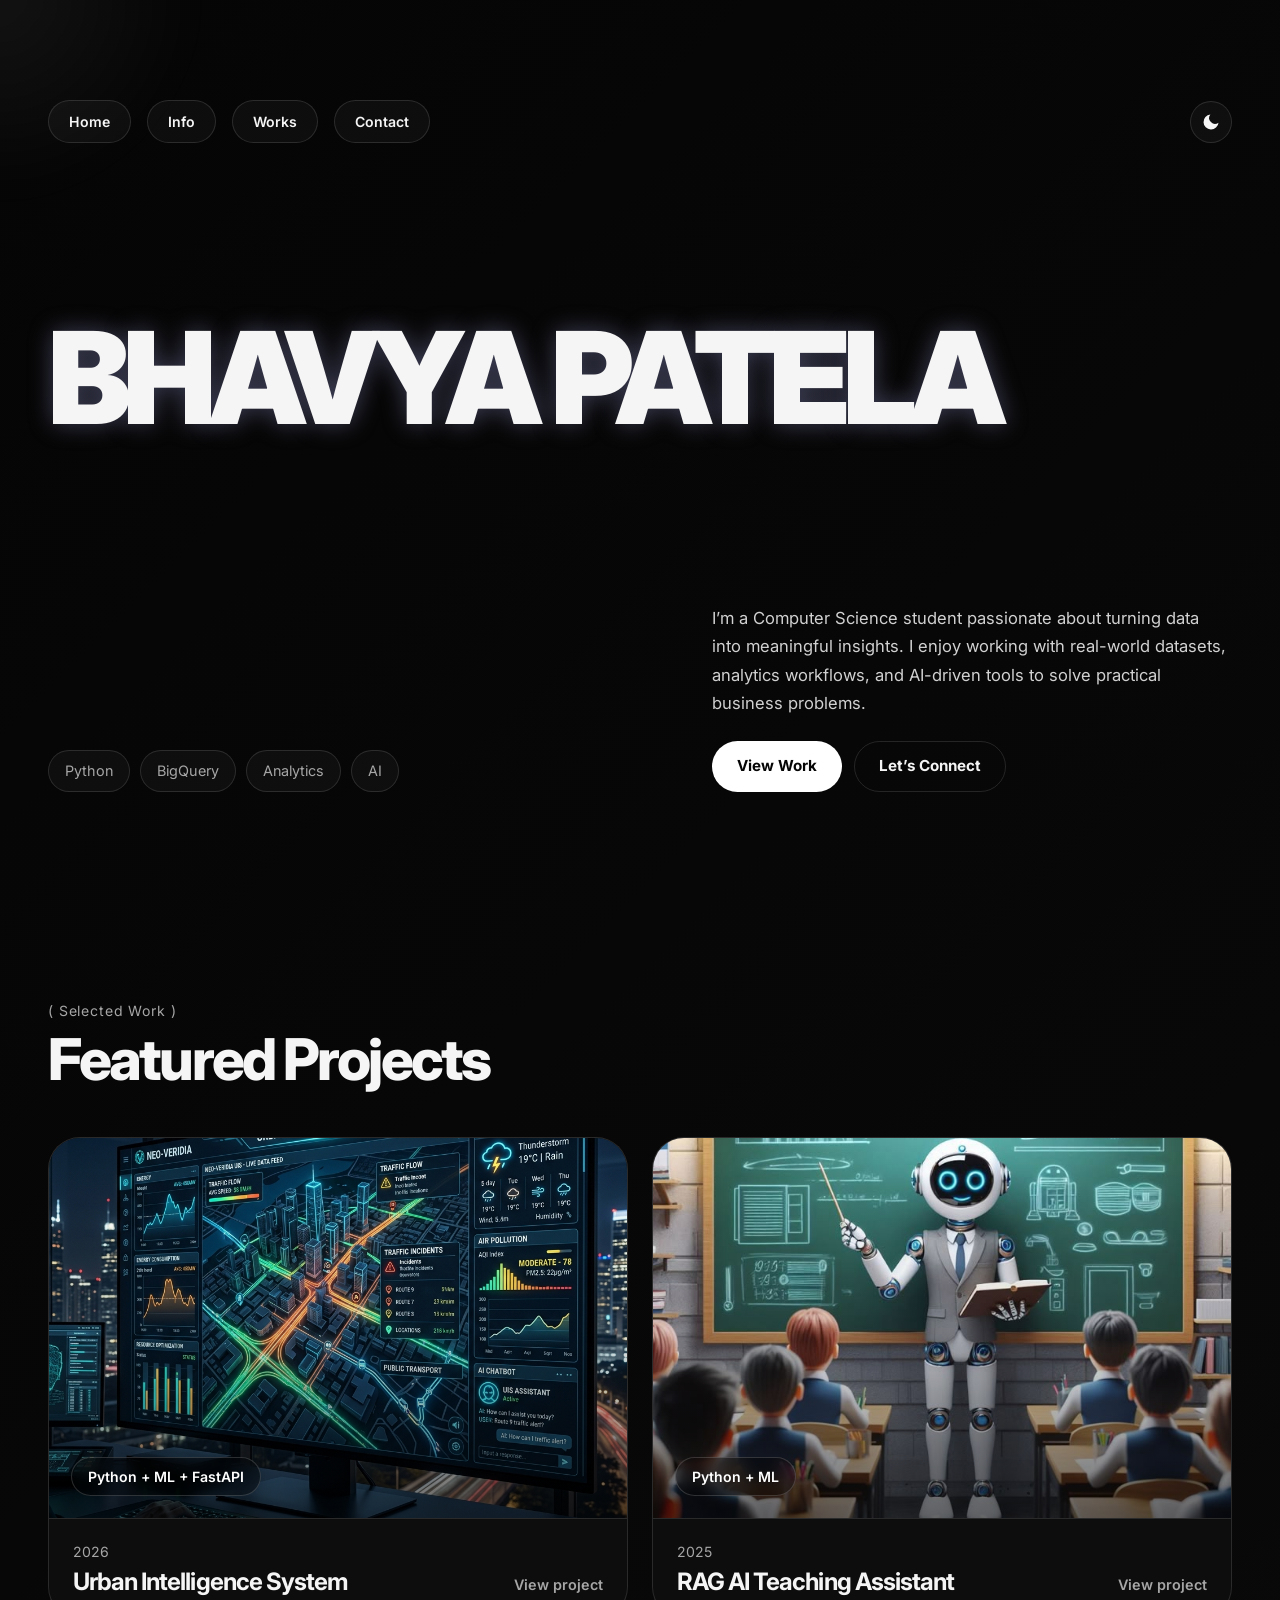
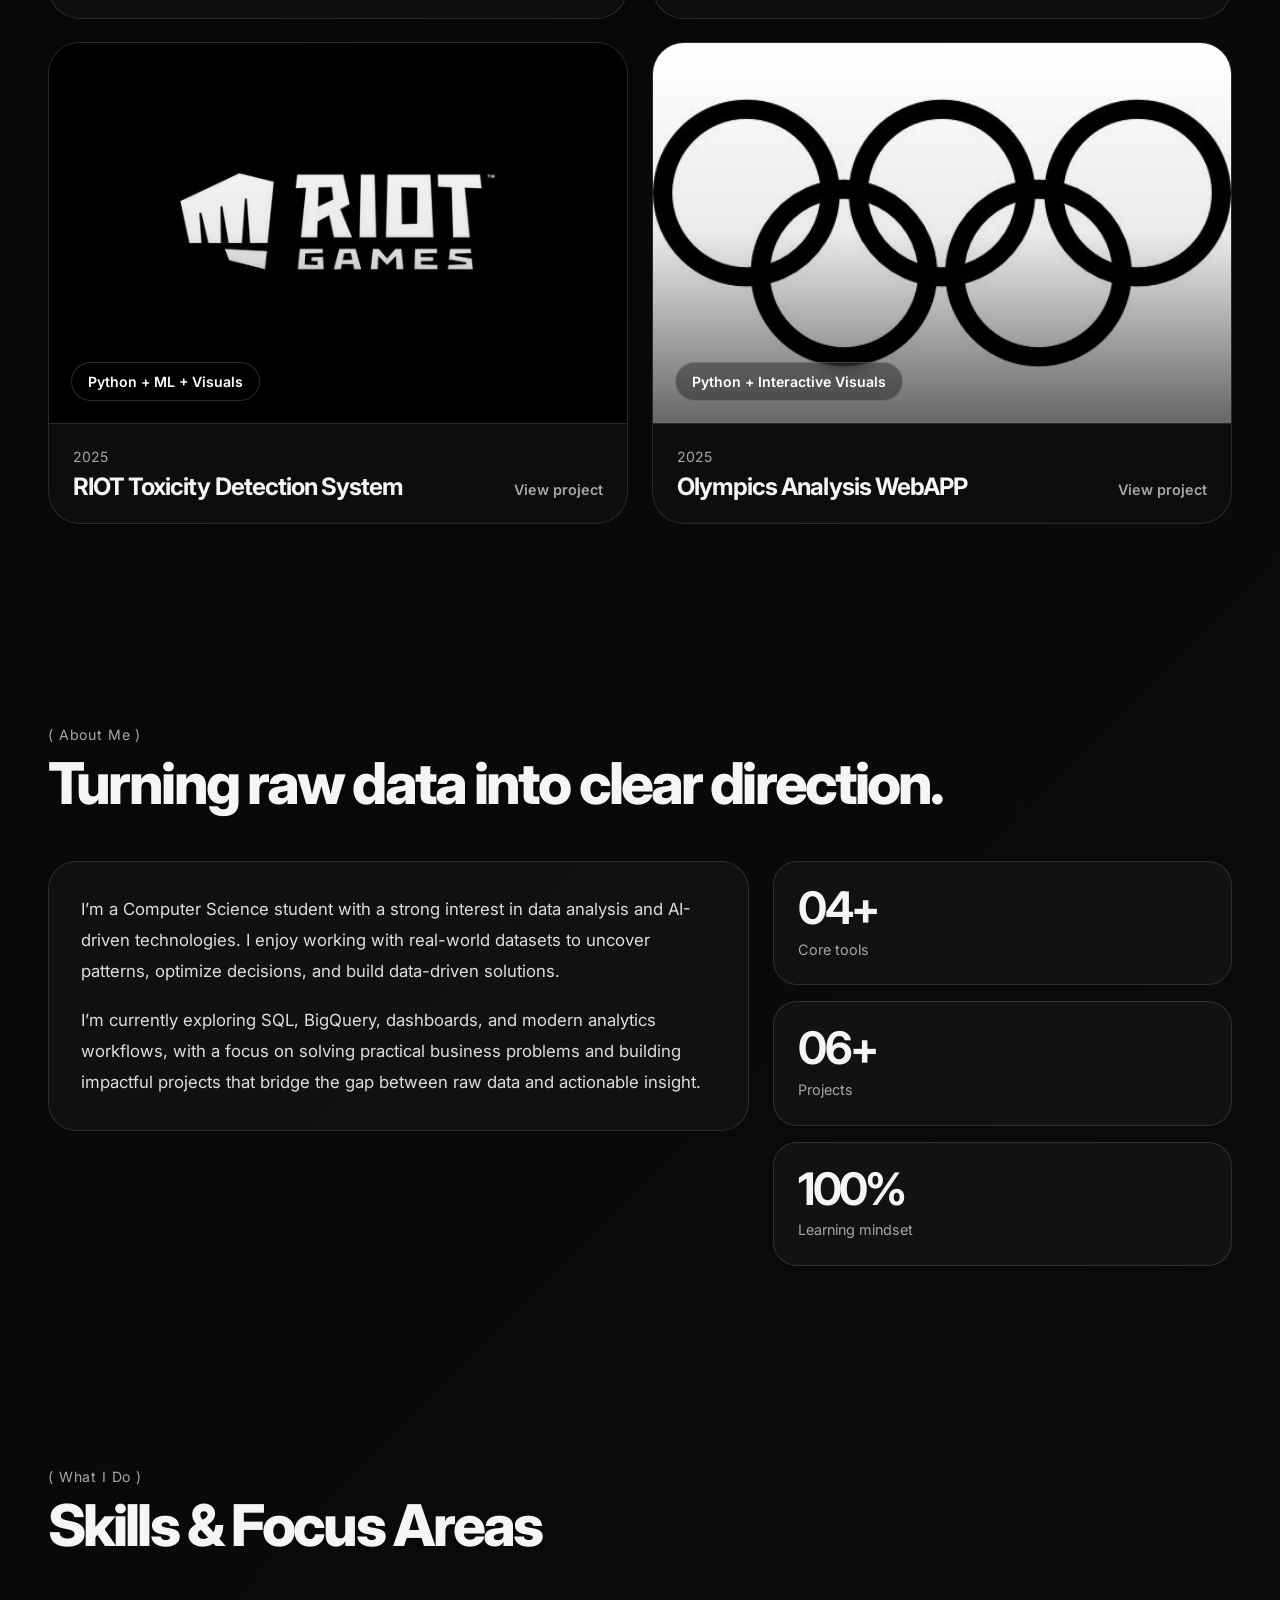
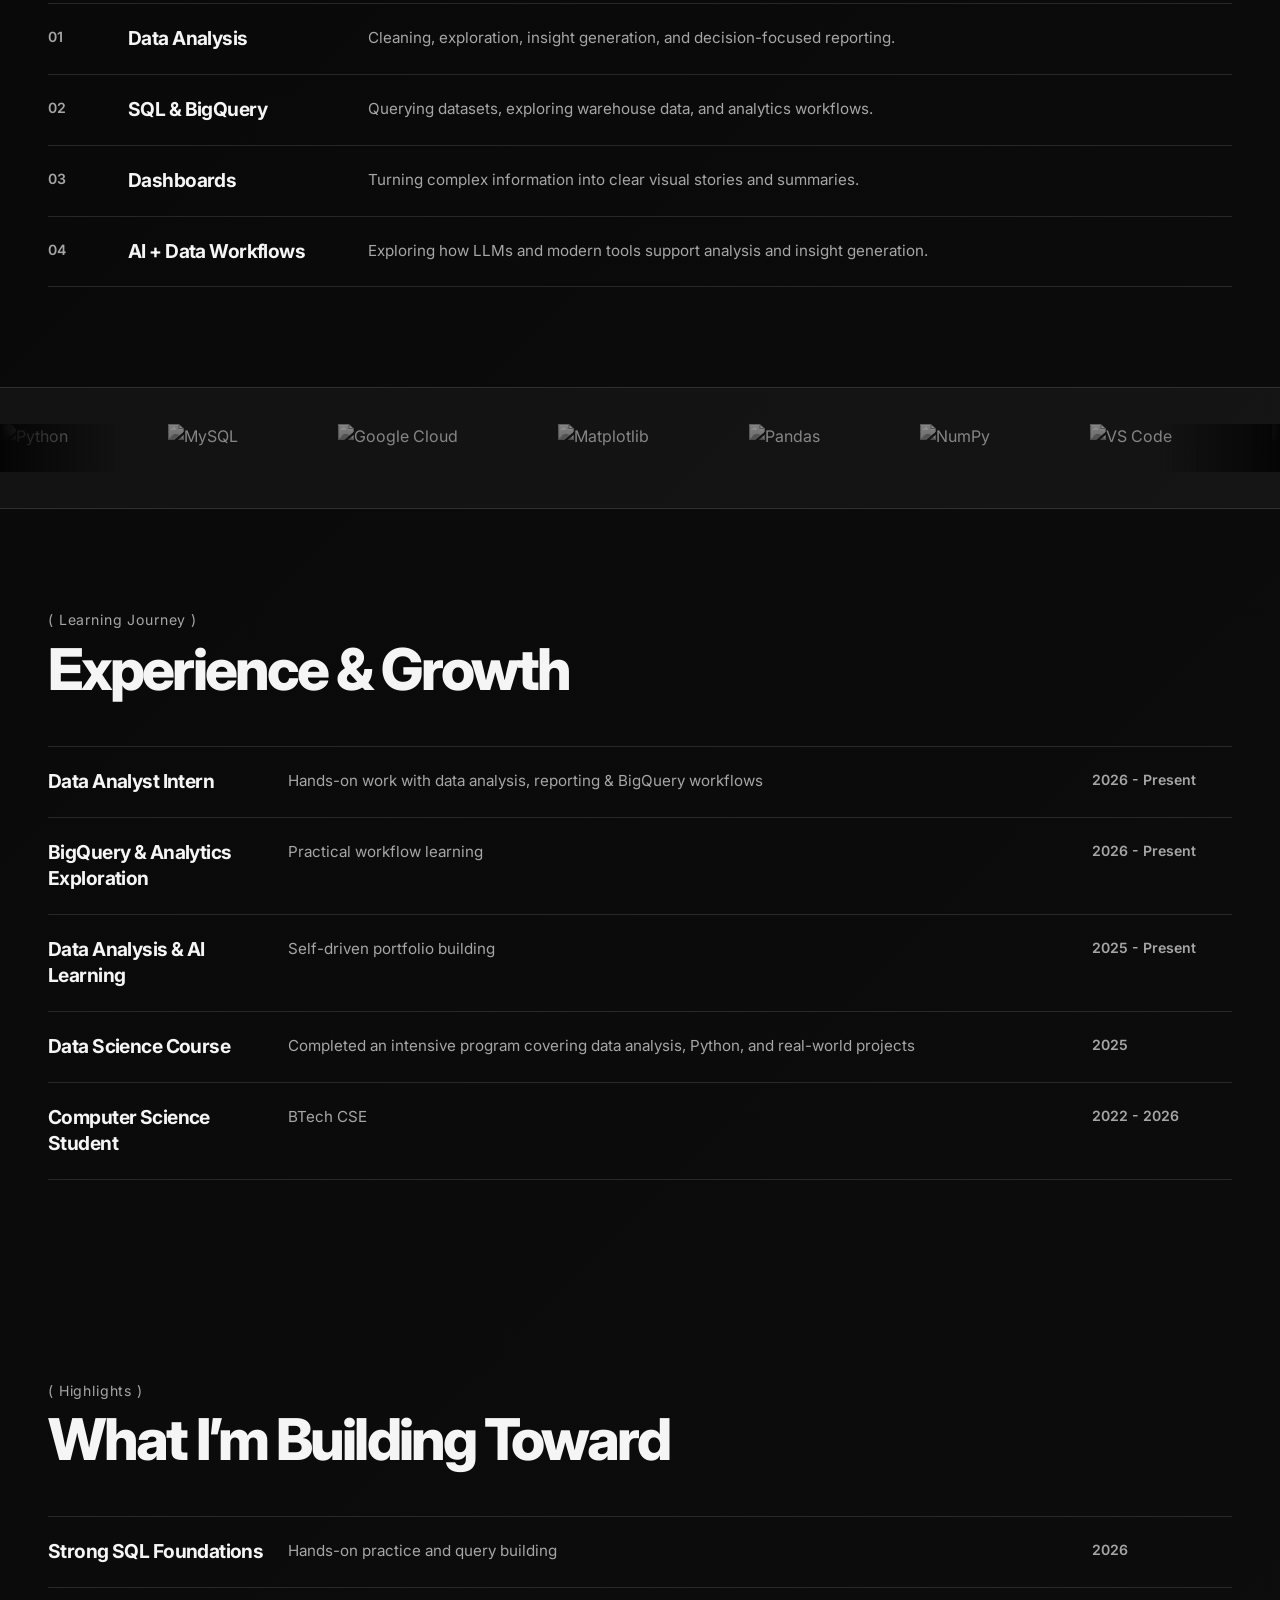
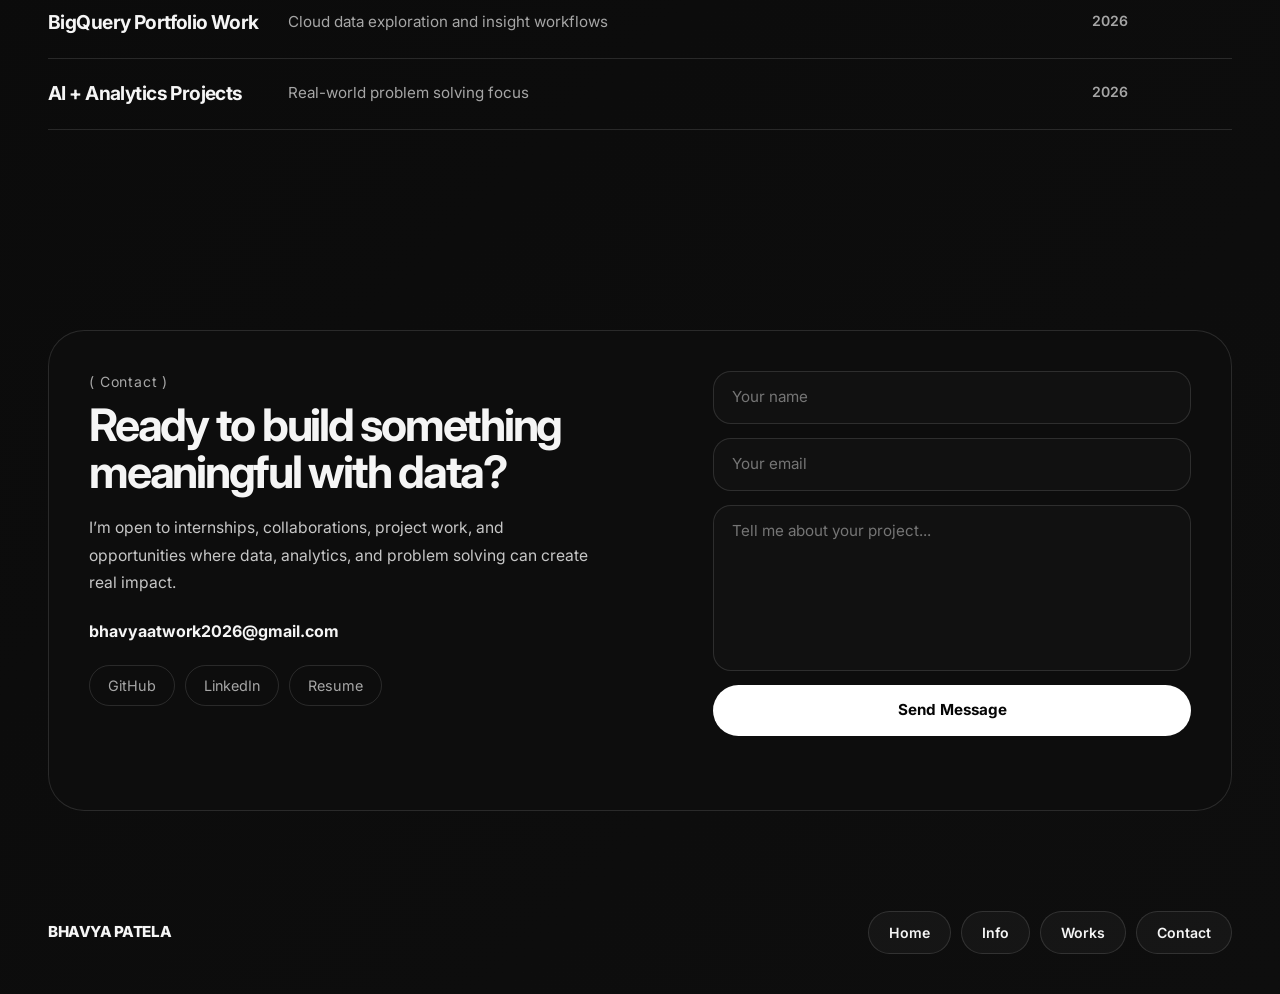
==== commit 417728cb: "Added new project" ====
--- a/index.html
+++ b/index.html
@@ -1,25 +1,23 @@
 <!DOCTYPE html>
 <html lang="en">
+
 <head>
   <meta charset="UTF-8" />
   <meta name="viewport" content="width=device-width, initial-scale=1.0" />
   <title>Bhavya Patela | Data Portfolio</title>
-  <meta
-    name="description"
-    content="Portfolio of Bhavya Patela - Computer Science student focused on data analysis, SQL, BigQuery, dashboards, and AI-driven workflows."
-  />
+  <meta name="description"
+    content="Portfolio of Bhavya Patela - Computer Science student focused on data analysis, SQL, BigQuery, dashboards, and AI-driven workflows." />
 
   <link rel="preconnect" href="https://fonts.googleapis.com" />
   <link rel="preconnect" href="https://fonts.gstatic.com" crossorigin />
-  <link
-    href="https://fonts.googleapis.com/css2?family=Inter:wght@400;500;600;700;800;900&display=swap"
-    rel="stylesheet"
-  />
+  <link href="https://fonts.googleapis.com/css2?family=Inter:wght@400;500;600;700;800;900&display=swap"
+    rel="stylesheet" />
 
   <link href="https://fonts.googleapis.com/css2?family=Roboto+Condensed:wght@600&display=swap" rel="stylesheet">
 
   <link rel="stylesheet" href="style.css" />
 </head>
+
 <body>
   <div class="noise"></div>
   <div class="cursor-glow" id="cursorGlow"></div>
@@ -97,6 +95,20 @@
       <div class="projects-grid">
         <article class="project-card reveal">
           <div class="project-visual">
+            <img src="Images/urban_intelligence.png" alt="Urban Intelligence System" />
+            <span>Python + ML + FastAPI</span>
+          </div>
+          <div class="project-meta">
+            <div>
+              <p class="project-year">2026</p>
+              <h3>Urban Intelligence System</h3>
+            </div>
+            <a href="https://urbanintelligencesystem.netlify.app/" target="_blank" rel="noreferrer">View project</a>
+          </div>
+        </article>
+
+        <article class="project-card reveal">
+          <div class="project-visual">
             <img src="Images/download.jfif" alt="RAG AI Teaching Assistant" />
             <span>Python + ML</span>
           </div>
@@ -120,20 +132,6 @@
               <h3>RIOT Toxicity Detection System</h3>
             </div>
             <a href="https://github.com/bhavyapatela/riot-toxicity-detector" target="_blank">View project</a>
-          </div>
-        </article>
-
-        <article class="project-card reveal">
-          <div class="project-visual">
-            <img src="Images/Baixar gráfico indo acima_ Aumentar Barra gráfico, o negócio crescimento financeiro gráfico análise. alfa transparente fundo. cheio HD. 4k gratuitamente. 4k gratuitamente. 4k gratuitamente" alt="Olympic Data Analysis" />
-            <span>Ms Excel</span>
-          </div>
-          <div class="project-meta">
-            <div>
-              <p class="project-year">2025</p>
-              <h3>Store Performance Analysis</h3>
-            </div>
-            <a href="#">View project</a>
           </div>
         </article>
 
@@ -224,37 +222,61 @@
       <div class="marquee">
         <div class="marquee-track">
           <div class="marquee-content">
-            <img src="https://cdn.jsdelivr.net/gh/devicons/devicon/icons/python/python-original.svg" alt="Python" class="tech-logo">
-            <img src="https://cdn.jsdelivr.net/gh/devicons/devicon/icons/mysql/mysql-original.svg" alt="MySQL" class="tech-logo">
-            <img src="https://cdn.jsdelivr.net/gh/devicons/devicon/icons/googlecloud/googlecloud-original.svg" alt="Google Cloud" class="tech-logo">
-            <img src="https://cdn.jsdelivr.net/gh/devicons/devicon/icons/matplotlib/matplotlib-original.svg" alt="Matplotlib" class="tech-logo">
-            <img src="https://cdn.jsdelivr.net/gh/devicons/devicon/icons/pandas/pandas-original.svg" alt="Pandas" class="tech-logo">
-            <img src="https://cdn.jsdelivr.net/gh/devicons/devicon/icons/numpy/numpy-original.svg" alt="NumPy" class="tech-logo">
-             <img src="https://cdn.jsdelivr.net/gh/devicons/devicon/icons/vscode/vscode-original.svg" alt="VS Code" class="tech-logo">
-            <img src="https://cdn.jsdelivr.net/gh/devicons/devicon/icons/json/json-original.svg" alt="JSON" class="tech-logo">
-          </div>
-           <div class="marquee-content">
-            <img src="https://cdn.jsdelivr.net/gh/devicons/devicon/icons/python/python-original.svg" alt="Python" class="tech-logo">
-            <img src="https://cdn.jsdelivr.net/gh/devicons/devicon/icons/mysql/mysql-original.svg" alt="MySQL" class="tech-logo">
-            <img src="https://cdn.jsdelivr.net/gh/devicons/devicon/icons/googlecloud/googlecloud-original.svg" alt="Google Cloud" class="tech-logo">
-            <img src="https://cdn.jsdelivr.net/gh/devicons/devicon/icons/matplotlib/matplotlib-original.svg" alt="Matplotlib" class="tech-logo">
-            <img src="https://cdn.jsdelivr.net/gh/devicons/devicon/icons/pandas/pandas-original.svg" alt="Pandas" class="tech-logo">
-            <img src="https://cdn.jsdelivr.net/gh/devicons/devicon/icons/numpy/numpy-original.svg" alt="NumPy" class="tech-logo">
-             <img src="https://cdn.jsdelivr.net/gh/devicons/devicon/icons/vscode/vscode-original.svg" alt="VS Code" class="tech-logo">
-            <img src="https://cdn.jsdelivr.net/gh/devicons/devicon/icons/json/json-original.svg" alt="JSON" class="tech-logo">
-          </div>
-           <div class="marquee-content">
-            <img src="https://cdn.jsdelivr.net/gh/devicons/devicon/icons/python/python-original.svg" alt="Python" class="tech-logo">
-            <img src="https://cdn.jsdelivr.net/gh/devicons/devicon/icons/mysql/mysql-original.svg" alt="MySQL" class="tech-logo">
-            <img src="https://cdn.jsdelivr.net/gh/devicons/devicon/icons/googlecloud/googlecloud-original.svg" alt="Google Cloud" class="tech-logo">
-            <img src="https://cdn.jsdelivr.net/gh/devicons/devicon/icons/matplotlib/matplotlib-original.svg" alt="Matplotlib" class="tech-logo">
-            <img src="https://cdn.jsdelivr.net/gh/devicons/devicon/icons/pandas/pandas-original.svg" alt="Pandas" class="tech-logo">
-            <img src="https://cdn.jsdelivr.net/gh/devicons/devicon/icons/numpy/numpy-original.svg" alt="NumPy" class="tech-logo">
-             <img src="https://cdn.jsdelivr.net/gh/devicons/devicon/icons/vscode/vscode-original.svg" alt="VS Code" class="tech-logo">
-            <img src="https://cdn.jsdelivr.net/gh/devicons/devicon/icons/json/json-original.svg" alt="JSON" class="tech-logo">
-          </div>
-          </div>
-        </div>
+            <img src="https://cdn.jsdelivr.net/gh/devicons/devicon/icons/python/python-original.svg" alt="Python"
+              class="tech-logo">
+            <img src="https://cdn.jsdelivr.net/gh/devicons/devicon/icons/mysql/mysql-original.svg" alt="MySQL"
+              class="tech-logo">
+            <img src="https://cdn.jsdelivr.net/gh/devicons/devicon/icons/googlecloud/googlecloud-original.svg"
+              alt="Google Cloud" class="tech-logo">
+            <img src="https://cdn.jsdelivr.net/gh/devicons/devicon/icons/matplotlib/matplotlib-original.svg"
+              alt="Matplotlib" class="tech-logo">
+            <img src="https://cdn.jsdelivr.net/gh/devicons/devicon/icons/pandas/pandas-original.svg" alt="Pandas"
+              class="tech-logo">
+            <img src="https://cdn.jsdelivr.net/gh/devicons/devicon/icons/numpy/numpy-original.svg" alt="NumPy"
+              class="tech-logo">
+            <img src="https://cdn.jsdelivr.net/gh/devicons/devicon/icons/vscode/vscode-original.svg" alt="VS Code"
+              class="tech-logo">
+            <img src="https://cdn.jsdelivr.net/gh/devicons/devicon/icons/json/json-original.svg" alt="JSON"
+              class="tech-logo">
+          </div>
+          <div class="marquee-content">
+            <img src="https://cdn.jsdelivr.net/gh/devicons/devicon/icons/python/python-original.svg" alt="Python"
+              class="tech-logo">
+            <img src="https://cdn.jsdelivr.net/gh/devicons/devicon/icons/mysql/mysql-original.svg" alt="MySQL"
+              class="tech-logo">
+            <img src="https://cdn.jsdelivr.net/gh/devicons/devicon/icons/googlecloud/googlecloud-original.svg"
+              alt="Google Cloud" class="tech-logo">
+            <img src="https://cdn.jsdelivr.net/gh/devicons/devicon/icons/matplotlib/matplotlib-original.svg"
+              alt="Matplotlib" class="tech-logo">
+            <img src="https://cdn.jsdelivr.net/gh/devicons/devicon/icons/pandas/pandas-original.svg" alt="Pandas"
+              class="tech-logo">
+            <img src="https://cdn.jsdelivr.net/gh/devicons/devicon/icons/numpy/numpy-original.svg" alt="NumPy"
+              class="tech-logo">
+            <img src="https://cdn.jsdelivr.net/gh/devicons/devicon/icons/vscode/vscode-original.svg" alt="VS Code"
+              class="tech-logo">
+            <img src="https://cdn.jsdelivr.net/gh/devicons/devicon/icons/json/json-original.svg" alt="JSON"
+              class="tech-logo">
+          </div>
+          <div class="marquee-content">
+            <img src="https://cdn.jsdelivr.net/gh/devicons/devicon/icons/python/python-original.svg" alt="Python"
+              class="tech-logo">
+            <img src="https://cdn.jsdelivr.net/gh/devicons/devicon/icons/mysql/mysql-original.svg" alt="MySQL"
+              class="tech-logo">
+            <img src="https://cdn.jsdelivr.net/gh/devicons/devicon/icons/googlecloud/googlecloud-original.svg"
+              alt="Google Cloud" class="tech-logo">
+            <img src="https://cdn.jsdelivr.net/gh/devicons/devicon/icons/matplotlib/matplotlib-original.svg"
+              alt="Matplotlib" class="tech-logo">
+            <img src="https://cdn.jsdelivr.net/gh/devicons/devicon/icons/pandas/pandas-original.svg" alt="Pandas"
+              class="tech-logo">
+            <img src="https://cdn.jsdelivr.net/gh/devicons/devicon/icons/numpy/numpy-original.svg" alt="NumPy"
+              class="tech-logo">
+            <img src="https://cdn.jsdelivr.net/gh/devicons/devicon/icons/vscode/vscode-original.svg" alt="VS Code"
+              class="tech-logo">
+            <img src="https://cdn.jsdelivr.net/gh/devicons/devicon/icons/json/json-original.svg" alt="JSON"
+              class="tech-logo">
+          </div>
+        </div>
+      </div>
       </div>
     </section>
 
@@ -265,10 +287,10 @@
       </div>
 
       <div class="timeline">
-          <div class="timeline-row reveal">
-        <div class="timeline-role">Data Analyst Intern</div>
-        <div class="timeline-place">Hands-on work with data analysis, reporting & BigQuery workflows</div>
-        <div class="timeline-year">2026 - Present</div>
+        <div class="timeline-row reveal">
+          <div class="timeline-role">Data Analyst Intern</div>
+          <div class="timeline-place">Hands-on work with data analysis, reporting & BigQuery workflows</div>
+          <div class="timeline-year">2026 - Present</div>
         </div>
 
         <div class="timeline-row reveal">
@@ -282,14 +304,15 @@
           <div class="timeline-place">Self-driven portfolio building</div>
           <div class="timeline-year">2025 - Present</div>
         </div>
-        
-         <div class="timeline-row reveal">
-        <div class="timeline-role">Data Science Course</div>
-        <div class="timeline-place">Completed an intensive program covering data analysis, Python, and real-world projects</div>
-        <div class="timeline-year">2025</div>
-        </div>
-
-        
+
+        <div class="timeline-row reveal">
+          <div class="timeline-role">Data Science Course</div>
+          <div class="timeline-place">Completed an intensive program covering data analysis, Python, and real-world
+            projects</div>
+          <div class="timeline-year">2025</div>
+        </div>
+
+
         <div class="timeline-row reveal">
           <div class="timeline-role">Computer Science Student</div>
           <div class="timeline-place">BTech CSE</div>
@@ -339,7 +362,8 @@
 
           <div class="socials">
             <a href="https://github.com/bhavyapatela" target="_blank" rel="noreferrer">GitHub</a>
-            <a href="https://www.linkedin.com/in/bhavyapatela?utm_source=share_via&utm_content=profile&utm_medium=member_android" target="_blank" rel="noreferrer">LinkedIn</a>
+            <a href="https://www.linkedin.com/in/bhavyapatela?utm_source=share_via&utm_content=profile&utm_medium=member_android"
+              target="_blank" rel="noreferrer">LinkedIn</a>
             <a href="#" target="_blank" rel="noreferrer">Resume</a>
           </div>
         </div>
@@ -367,6 +391,5 @@
 
   <script src="script.js"></script>
 </body>
-</html>
-
-
+
+</html>
--- a/style.css
+++ b/style.css
@@ -49,12 +49,15 @@
   0% {
     background-position: 0% 0%;
   }
+
   33% {
     background-position: 100% 50%;
   }
+
   66% {
     background-position: 50% 100%;
   }
+
   100% {
     background-position: 0% 50%;
   }
@@ -269,6 +272,20 @@
   background: var(--pill);
   color: var(--muted);
   font-size: 0.9rem;
+  transition: all 0.3s cubic-bezier(0.4, 0, 0.2, 1);
+  cursor: default;
+}
+
+.hero-tags span:hover {
+  background: var(--text);
+  color: var(--bg);
+  border-color: var(--text);
+  transform: translateY(-3px);
+  box-shadow: 0 10px 20px rgba(0, 0, 0, 0.1);
+}
+
+body.light-theme .hero-tags span:hover {
+  box-shadow: 0 10px 20px rgba(0, 0, 0, 0.05);
 }
 
 .hero-intro {
@@ -622,6 +639,7 @@
   from {
     transform: translateX(0);
   }
+
   to {
     transform: translateX(-50%);
   }
@@ -770,10 +788,12 @@
 }
 
 @keyframes blink {
+
   0%,
   100% {
     opacity: 1;
   }
+
   50% {
     opacity: 0;
   }
@@ -1115,5 +1135,4 @@
   .contact-box {
     padding: 20px;
   }
-}
-
+}
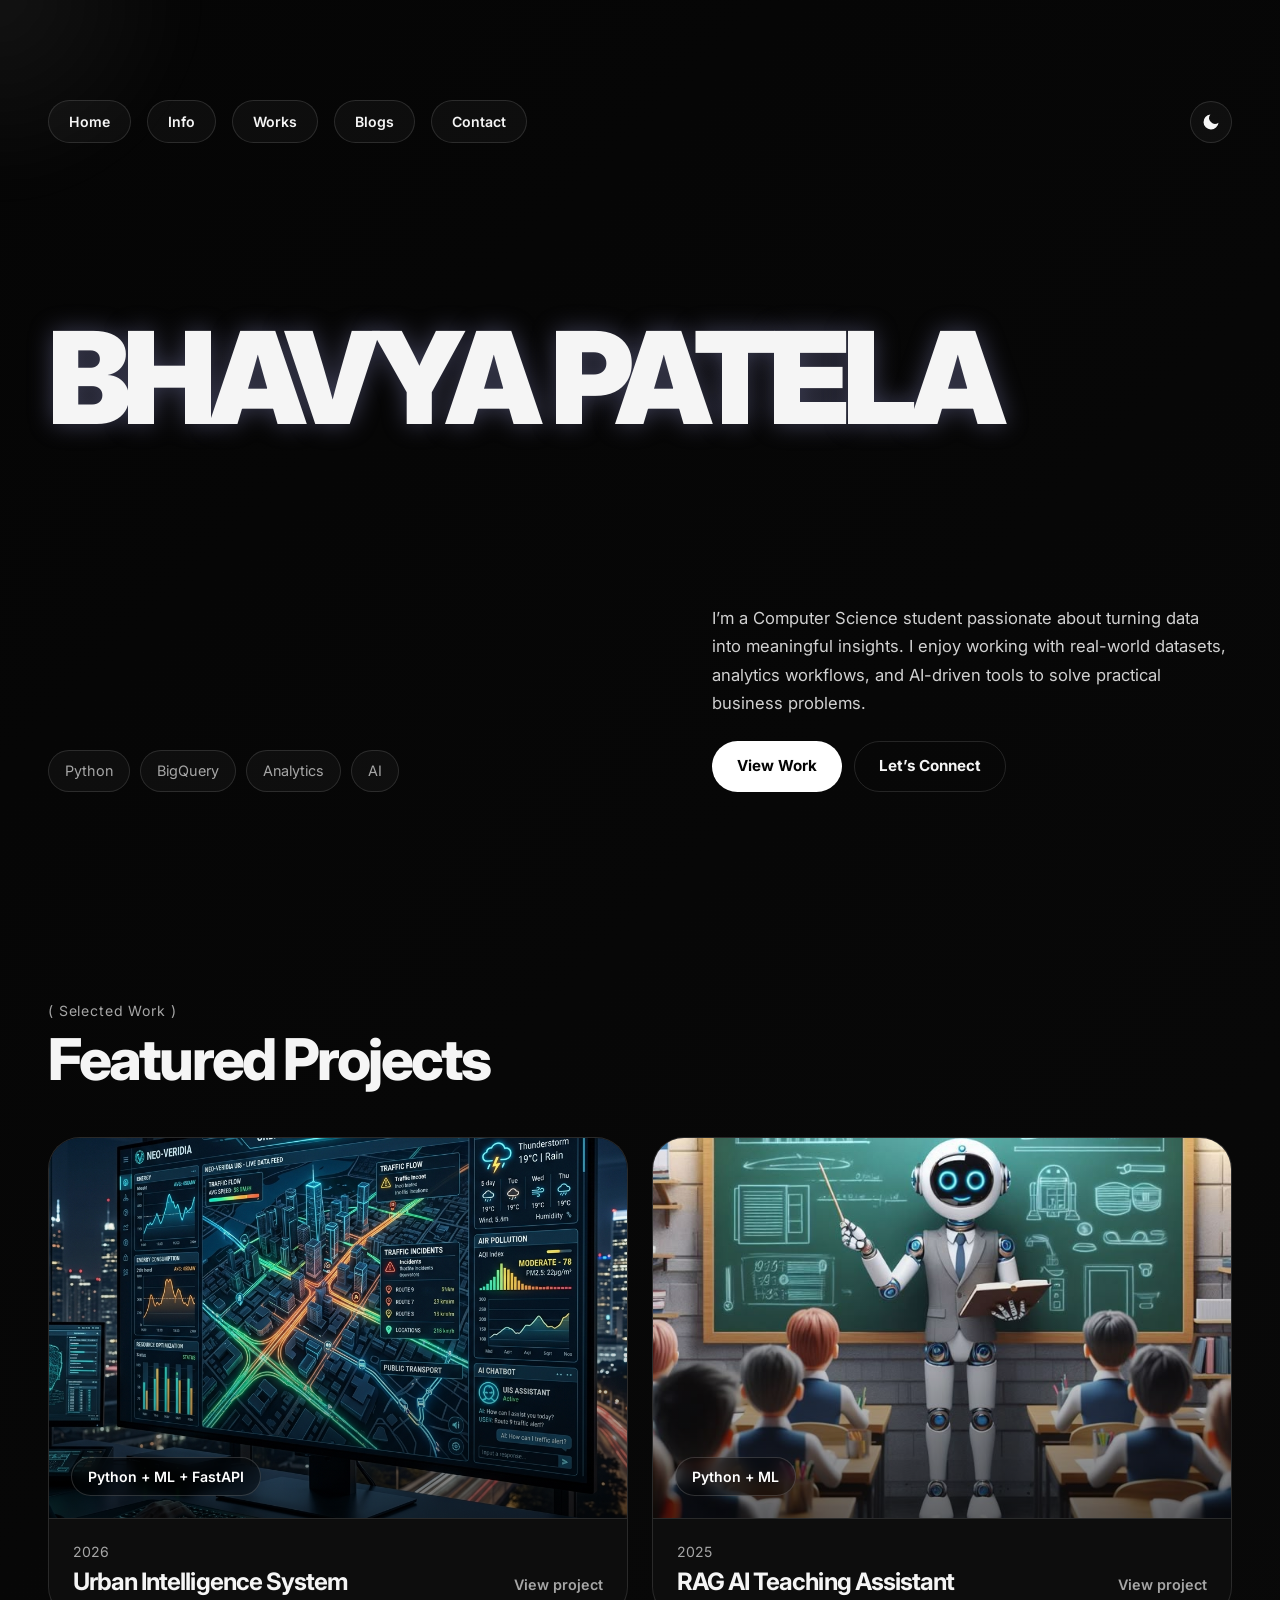
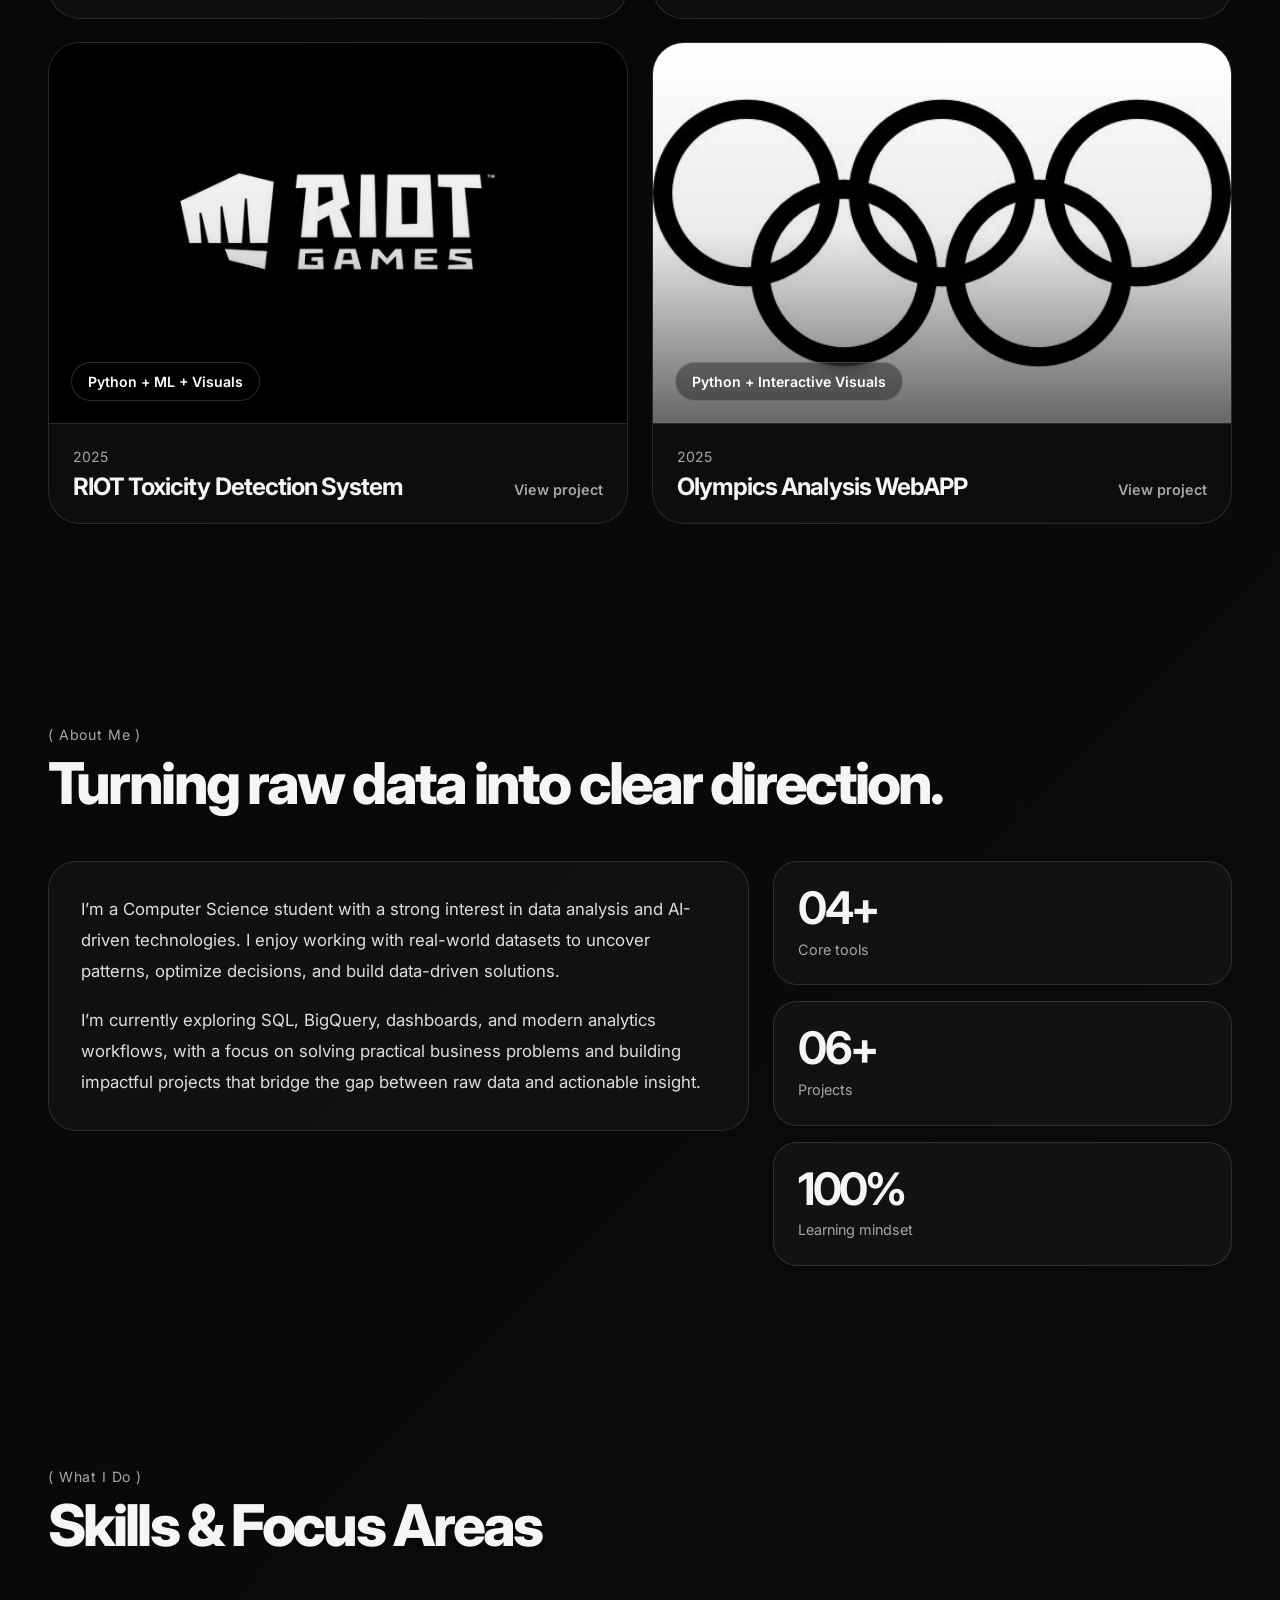
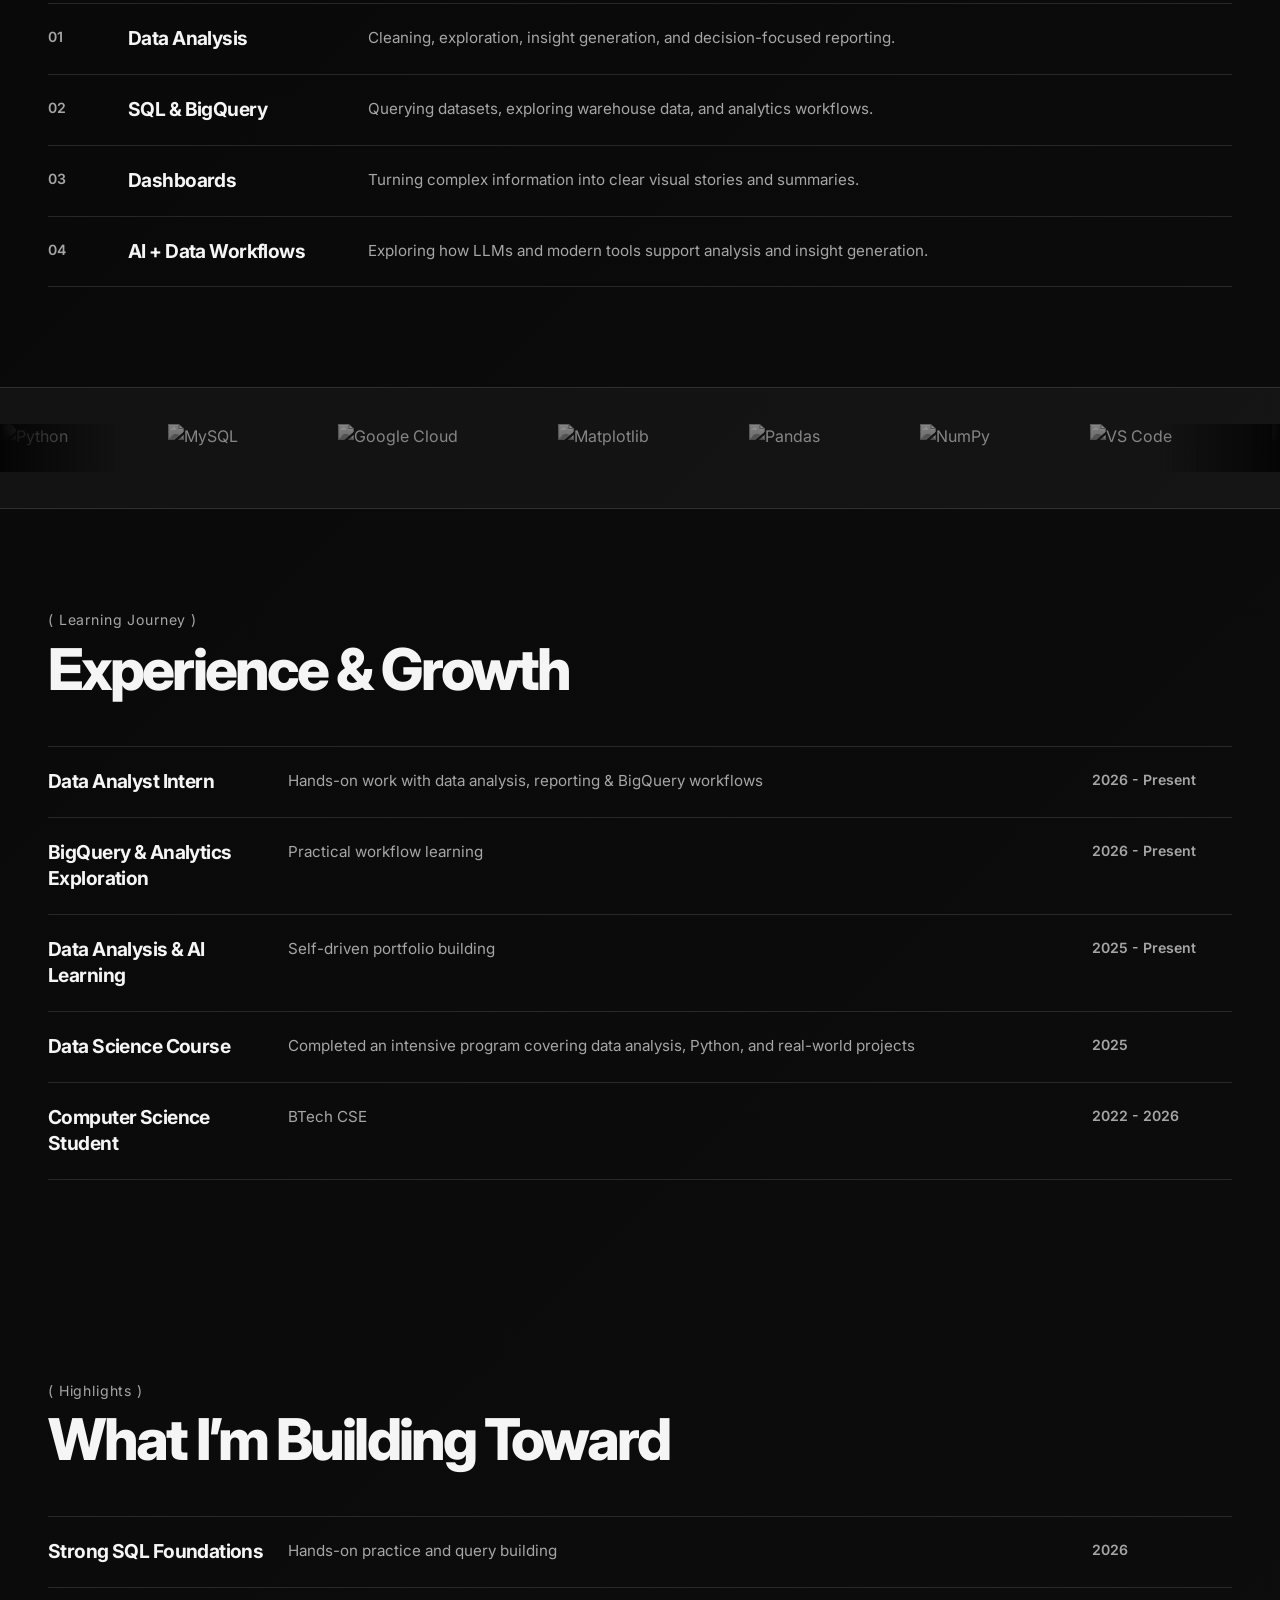
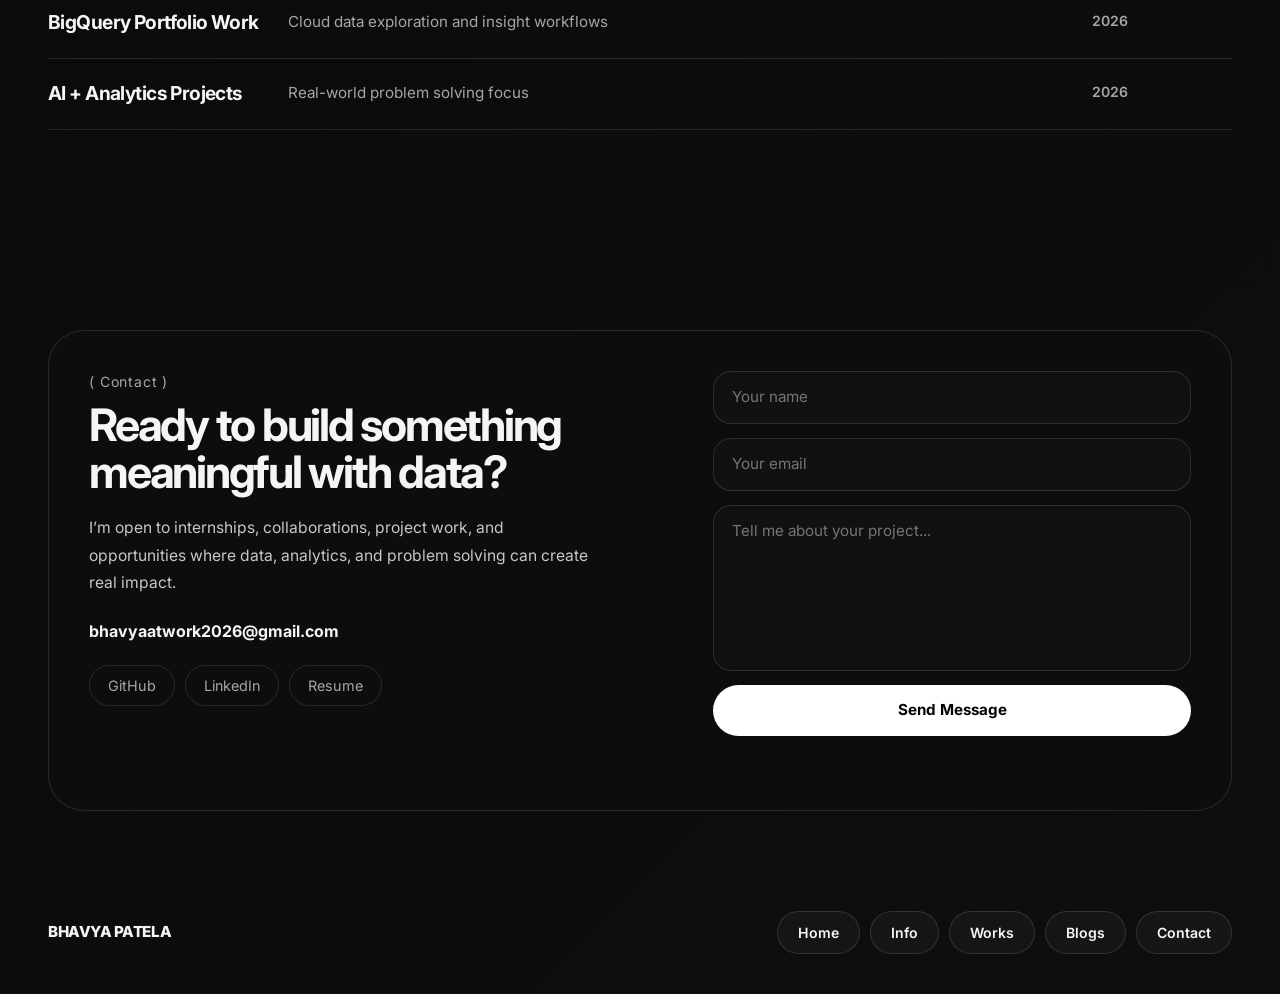
==== commit 332b0438: "Added Blog Section" ====
--- a/index.html
+++ b/index.html
@@ -49,6 +49,7 @@
           <a href="#hero">Home</a>
           <a href="#about">Info</a>
           <a href="#projects">Works</a>
+          <a href="blogs.html">Blogs</a>
           <a href="#contact">Contact</a>
         </div>
         <button class="theme-toggle" id="themeToggle" aria-label="Toggle theme">
@@ -385,6 +386,7 @@
       <a href="#hero">Home</a>
       <a href="#about">Info</a>
       <a href="#projects">Works</a>
+      <a href="blogs.html">Blogs</a>
       <a href="#contact">Contact</a>
     </div>
   </footer>
--- a/style.css
+++ b/style.css
@@ -1,1138 +1,1396 @@
-:root {
-  --bg: #050505;
-  --panel: #0d0d0d;
-  --text: #f5f5f5;
-  --muted: #a6a6a6;
-  --line: rgba(255, 255, 255, 0.12);
-  --line-strong: rgba(255, 255, 255, 0.26);
-  --pill: rgba(255, 255, 255, 0.035);
-  --max: 1440px;
-  --radius: 28px;
-}
-
-body.light-theme {
-  --bg: #f8f8f8;
-  --panel: #ffffff;
-  --text: #121212;
-  --muted: #666666;
-  --line: rgba(0, 0, 0, 0.08);
-  --line-strong: rgba(0, 0, 0, 0.18);
-  --pill: rgba(0, 0, 0, 0.025);
-}
-
-* {
-  margin: 0;
-  padding: 0;
-  box-sizing: border-box;
-}
-
-html {
-  scroll-behavior: smooth;
-}
-
-body {
-  font-family: "Inter", sans-serif;
-  color: var(--text);
-  overflow-x: hidden;
-  line-height: 1.5;
-  background: linear-gradient(135deg, #050505, #111111, #0a0a0a, #1a1a1a);
-  background-size: 400% 400%;
-  animation: bgShift 14s ease-in-out infinite alternate;
-  transition: background 0.3s ease, color 0.3s ease;
-}
-
-body.light-theme {
-  background: linear-gradient(135deg, #f8f8f8, #efefef, #f2f2f2, #e8e8e8);
-}
-
-@keyframes bgShift {
-  0% {
-    background-position: 0% 0%;
-  }
-
-  33% {
-    background-position: 100% 50%;
-  }
-
-  66% {
-    background-position: 50% 100%;
-  }
-
-  100% {
-    background-position: 0% 50%;
-  }
-}
-
-a {
-  color: inherit;
-  text-decoration: none;
-}
-
-button,
-input,
-textarea {
-  font: inherit;
-}
-
-textarea {
-  resize: none;
-  overflow-y: auto;
-}
-
-/* Chrome, Edge, Brave */
-::-webkit-scrollbar {
-  width: 8px;
-}
-
-::-webkit-scrollbar-track {
-  background: #0d0d0d;
-}
-
-::-webkit-scrollbar-thumb {
-  background: rgba(255, 255, 255, 0.15);
-  border-radius: 10px;
-}
-
-::-webkit-scrollbar-thumb:hover {
-  background: rgba(255, 255, 255, 0.3);
-}
-
-/* Firefox */
-* {
-  scrollbar-width: thin;
-  scrollbar-color: rgba(255, 255, 255, 0.2) #0d0d0d;
-}
-
-img {
-  max-width: 100%;
-  display: block;
-}
-
-/* overlays */
-.noise {
-  position: fixed;
-  inset: 0;
-  pointer-events: none;
-  opacity: 0.04;
-  z-index: 0;
-  background-image:
-    radial-gradient(circle at 25% 25%, rgba(255, 255, 255, 0.14) 0 1px, transparent 1px),
-    radial-gradient(circle at 75% 75%, rgba(255, 255, 255, 0.1) 0 1px, transparent 1px);
-  background-size: 18px 18px;
-}
-
-body.light-theme .noise {
-  opacity: 0.03;
-  background-image:
-    radial-gradient(circle at 25% 25%, rgba(0, 0, 0, 0.1) 0 1px, transparent 1px),
-    radial-gradient(circle at 75% 75%, rgba(0, 0, 0, 0.08) 0 1px, transparent 1px);
-}
-
-.cursor-glow {
-  position: fixed;
-  width: 420px;
-  height: 420px;
-  border-radius: 50%;
-  background: radial-gradient(circle, rgba(255, 255, 255, 0.06), transparent 68%);
-  transform: translate(-50%, -50%);
-  pointer-events: none;
-  z-index: 0;
-  filter: blur(18px);
-}
-
-body.light-theme .cursor-glow {
-  background: radial-gradient(circle, rgba(0, 0, 0, 0.04), transparent 68%);
-}
-
-.theme-toggle {
-  background: var(--pill);
-  border: 1px solid var(--line);
-  color: var(--text);
-  padding: 10px;
-  border-radius: 999px;
-  cursor: pointer;
-  display: flex;
-  align-items: center;
-  justify-content: center;
-  transition: 0.25s ease;
-  width: 42px;
-  height: 42px;
-}
-
-.theme-toggle:hover {
-  background: var(--line);
-  transform: scale(1.05);
-}
-
-.theme-toggle svg {
-  width: 20px;
-  height: 20px;
-  fill: currentColor;
-}
-
-/* base section */
-.section {
-  position: relative;
-  z-index: 1;
-  width: min(100%, var(--max));
-  margin: 0 auto;
-  padding: 110px 60px;
-}
-
-/* hero */
-.hero {
-  min-height: 100vh;
-  padding-top: 36px;
-  padding-bottom: 48px;
-  display: flex;
-  flex-direction: column;
-  justify-content: space-between;
-  gap: 0;
-}
-
-.hero-nav-pills {
-  display: flex;
-  gap: 16px;
-  flex-wrap: wrap;
-  justify-content: space-between;
-  align-items: center;
-}
-
-.nav-links {
-  display: flex;
-  gap: 16px;
-  flex-wrap: wrap;
-}
-
-.hero-nav-pills a,
-.site-footer a {
-  display: inline-flex;
-  align-items: center;
-  justify-content: center;
-  border: 1px solid var(--line);
-  background: var(--pill);
-  color: var(--text);
-  border-radius: 999px;
-  padding: 10px 20px;
-  font-size: 0.88rem;
-  font-weight: 600;
-  transition: 0.25s ease;
-  white-space: nowrap;
-}
-
-.hero-nav-pills a:hover,
-.site-footer a:hover,
-.socials a:hover,
-.btn:hover {
-  transform: translateY(-1px);
-  border-color: var(--line-strong);
-  background: var(--line);
-}
-
-.hero-title {
-  flex: 1;
-  display: flex;
-  align-items: center;
-  padding: 24px 0 16px;
-}
-
-.hero-title {
-  text-shadow: 0 0 25px rgba(146, 148, 204, 0.4);
-}
-
-.hero-title h1 {
-  width: 100%;
-  font-size: clamp(4rem, 11vw, 10.5rem);
-  line-height: 0.9;
-  letter-spacing: -0.06em;
-  font-weight: 900;
-  text-transform: uppercase;
-  white-space: nowrap;
-}
-
-.hero-bottom {
-  display: grid;
-  grid-template-columns: 1fr minmax(280px, 520px);
-  gap: 48px;
-  align-items: end;
-  padding-bottom: 8px;
-}
-
-.hero-tags {
-  display: flex;
-  gap: 10px;
-  flex-wrap: wrap;
-  align-self: end;
-}
-
-.hero-tags span {
-  border: 1px solid var(--line);
-  border-radius: 999px;
-  padding: 9px 16px;
-  background: var(--pill);
-  color: var(--muted);
-  font-size: 0.9rem;
-  transition: all 0.3s cubic-bezier(0.4, 0, 0.2, 1);
-  cursor: default;
-}
-
-.hero-tags span:hover {
-  background: var(--text);
-  color: var(--bg);
-  border-color: var(--text);
-  transform: translateY(-3px);
-  box-shadow: 0 10px 20px rgba(0, 0, 0, 0.1);
-}
-
-body.light-theme .hero-tags span:hover {
-  box-shadow: 0 10px 20px rgba(0, 0, 0, 0.05);
-}
-
-.hero-intro {
-  justify-self: end;
-  width: 100%;
-}
-
-.hero-intro p {
-  font-size: clamp(0.95rem, 1.3vw, 1.18rem);
-  line-height: 1.7;
-  color: var(--text);
-  opacity: 0.85;
-  margin-bottom: 24px;
-}
-
-.hero-actions {
-  display: flex;
-  gap: 12px;
-  flex-wrap: wrap;
-}
-
-/* buttons */
-.btn {
-  display: inline-flex;
-  align-items: center;
-  justify-content: center;
-  padding: 13px 24px;
-  border-radius: 999px;
-  border: 1px solid var(--line);
-  font-weight: 700;
-  font-size: 0.95rem;
-  transition: 0.25s ease;
-  cursor: pointer;
-}
-
-.btn-solid {
-  background: #ffffff;
-  color: #050505;
-  border-color: transparent;
-}
-
-.btn-solid:hover {
-  background: #e8e8e8;
-}
-
-.btn-outline {
-  background: transparent;
-  color: var(--text);
-}
-
-/* section headers */
-.section-head {
-  display: grid;
-  gap: 10px;
-  margin-bottom: 48px;
-}
-
-.eyebrow {
-  color: var(--muted);
-  font-size: 0.88rem;
-  letter-spacing: 0.06em;
-}
-
-.section-head h2 {
-  font-size: clamp(2rem, 4.5vw, 3.8rem);
-  line-height: 1;
-  letter-spacing: -0.05em;
-  font-weight: 800;
-}
-
-/* projects */
-.projects-grid {
-  display: grid;
-  grid-template-columns: repeat(2, minmax(0, 1fr));
-  gap: 24px;
-}
-
-.project-card {
-  border: 1px solid var(--line);
-  border-radius: 32px;
-  overflow: hidden;
-  background: var(--panel);
-  transition: transform 0.3s ease, border-color 0.3s ease, box-shadow 0.3s ease;
-  will-change: transform;
-}
-
-.project-card:hover {
-  border-color: var(--line-strong);
-  box-shadow: 0 20px 60px rgba(0, 0, 0, 0.5);
-}
-
-.project-card:hover {
-  box-shadow: 0 0 30px rgba(129, 129, 129, 0.25);
-  transform: translateY(-5px);
-}
-
-.project-visual {
-  position: relative;
-  height: 380px;
-  overflow: hidden;
-  background: #111;
-}
-
-.project-visual img {
-  width: 100%;
-  height: 100%;
-  object-fit: cover;
-  transition: transform 0.6s ease;
-}
-
-.project-card:hover .project-visual img {
-  transform: scale(1.05);
-}
-
-.project-visual::after {
-  content: "";
-  position: absolute;
-  inset: 0;
-  background: linear-gradient(to top, rgba(0, 0, 0, 0.6), rgba(0, 0, 0, 0.08), transparent);
-}
-
-.project-visual span {
-  position: absolute;
-  left: 22px;
-  bottom: 22px;
-  z-index: 2;
-  border: 1px solid rgba(255, 255, 255, 0.16);
-  background: rgba(0, 0, 0, 0.35);
-  backdrop-filter: blur(8px);
-  padding: 8px 16px;
-  border-radius: 999px;
-  font-size: 0.88rem;
-  font-weight: 600;
-  color: #fff;
-}
-
-.project-meta {
-  padding: 22px 24px;
-  display: flex;
-  align-items: flex-end;
-  justify-content: space-between;
-  gap: 20px;
-  border-top: 1px solid var(--line);
-}
-
-.project-year {
-  color: var(--muted);
-  font-size: 0.88rem;
-  margin-bottom: 6px;
-}
-
-.project-meta h3 {
-  font-size: 1.5rem;
-  letter-spacing: -0.04em;
-  line-height: 1.15;
-}
-
-.project-meta a {
-  color: var(--muted);
-  font-weight: 600;
-  font-size: 0.9rem;
-  transition: color 0.25s ease;
-  white-space: nowrap;
-}
-
-.project-meta a:hover {
-  color: var(--text);
-}
-
-/* about */
-.about-layout {
-  display: grid;
-  grid-template-columns: 1.3fr 0.85fr;
-  gap: 24px;
-  align-items: start;
-}
-
-.about-copy {
-  border: 1px solid var(--line);
-  border-radius: var(--radius);
-  padding: 32px;
-  background: var(--pill);
-}
-
-.about-copy p {
-  font-size: 1.05rem;
-  color: var(--text);
-  opacity: 0.9;
-  line-height: 1.85;
-  margin-bottom: 18px;
-}
-
-.about-copy p:last-child {
-  margin-bottom: 0;
-}
-
-.stats-grid {
-  display: grid;
-  gap: 16px;
-}
-
-.stat-card {
-  border: 1px solid var(--line);
-  border-radius: 24px;
-  padding: 24px;
-  background: var(--pill);
-  transition: border-color 0.25s ease;
-}
-
-.stat-card:hover {
-  border-color: var(--line-strong);
-}
-
-.stat-card h3 {
-  font-size: 2.8rem;
-  line-height: 1;
-  letter-spacing: -0.06em;
-  margin-bottom: 8px;
-}
-
-.stat-card p {
-  color: var(--muted);
-  font-size: 0.9rem;
-}
-
-/* services + timeline */
-.services-list,
-.timeline {
-  border-top: 1px solid var(--line);
-}
-
-.service-row {
-  display: grid;
-  grid-template-columns: 60px 220px 1fr;
-  gap: 20px;
-  align-items: start;
-  padding: 22px 0;
-  border-bottom: 1px solid var(--line);
-}
-
-.timeline-row {
-  display: grid;
-  grid-template-columns: minmax(180px, 220px) 1fr 140px;
-  gap: 20px;
-  align-items: start;
-  padding: 22px 0;
-  border-bottom: 1px solid var(--line);
-}
-
-.service-row:hover,
-.timeline-row:hover {
-  background: rgba(255, 255, 255, 0.015);
-  padding-left: 8px;
-  padding-right: 8px;
-  border-radius: 12px;
-  margin: 0 -8px;
-}
-
-.service-row span,
-.timeline-year {
-  color: var(--muted);
-  font-size: 0.88rem;
-  font-weight: 600;
-}
-
-.service-row h3,
-.timeline-role {
-  font-size: 1.2rem;
-  font-weight: 700;
-  letter-spacing: -0.03em;
-  line-height: 1.35;
-}
-
-.service-row p,
-.timeline-place {
-  color: var(--muted);
-  font-size: 0.95rem;
-  line-height: 1.55;
-}
-
-/* ── MARQUEE ── */
-.marquee-section {
-  width: 100%;
-  overflow: hidden;
-  padding: 36px 0;
-  background: var(--pill);
-  border-top: 1px solid var(--line);
-  border-bottom: 1px solid var(--line);
-}
-
-.marquee {
-  width: 100%;
-  overflow: hidden;
-  position: relative;
-}
-
-.marquee::before,
-.marquee::after {
-  content: "";
-  position: absolute;
-  top: 0;
-  width: 120px;
-  height: 100%;
-  z-index: 2;
-  pointer-events: none;
-}
-
-.marquee::before {
-  left: 0;
-  background: linear-gradient(to right, var(--bg), transparent);
-}
-
-.marquee::after {
-  right: 0;
-  background: linear-gradient(to left, var(--bg), transparent);
-}
-
-.marquee-track {
-  display: flex;
-  align-items: center;
-  width: max-content;
-  animation: marquee-scroll 26s linear infinite;
-  will-change: transform;
-}
-
-.marquee-content {
-  display: flex;
-  align-items: center;
-  gap: 100px;
-  flex: 0 0 auto;
-  margin-right: 100px;
-}
-
-.tech-logo {
-  height: 48px;
-  width: auto;
-  flex: 0 0 auto;
-  object-fit: contain;
-  opacity: 0.65;
-  filter: grayscale(100%) brightness(0.8);
-  transition: transform 0.25s ease, filter 0.25s ease, opacity 0.25s ease;
-}
-
-.tech-logo:hover {
-  opacity: 1;
-  filter: grayscale(0%) brightness(1);
-  transform: scale(1.1);
-}
-
-@keyframes marquee-scroll {
-  from {
-    transform: translateX(0);
-  }
-
-  to {
-    transform: translateX(-50%);
-  }
-}
-
-/* contact */
-.contact-box {
-  border: 1px solid var(--line);
-  border-radius: 36px;
-  padding: 40px;
-  background: var(--panel);
-  display: grid;
-  grid-template-columns: 1.1fr 0.9fr;
-  gap: 40px;
-}
-
-.contact-copy h2 {
-  font-size: clamp(1.8rem, 3.5vw, 3.2rem);
-  line-height: 1.05;
-  letter-spacing: -0.05em;
-  margin: 10px 0 18px;
-}
-
-.contact-text {
-  color: var(--text);
-  opacity: 0.8;
-  max-width: 500px;
-  margin-bottom: 22px;
-  line-height: 1.75;
-  font-size: 0.98rem;
-}
-
-.email-link {
-  display: inline-block;
-  font-size: 1rem;
-  font-weight: 700;
-  margin-bottom: 22px;
-  transition: opacity 0.2s ease;
-}
-
-.email-link:hover {
-  opacity: 0.7;
-}
-
-.socials {
-  display: flex;
-  gap: 10px;
-  flex-wrap: wrap;
-}
-
-.socials a {
-  border: 1px solid var(--line);
-  border-radius: 999px;
-  padding: 9px 18px;
-  color: var(--muted);
-  font-size: 0.9rem;
-  transition: 0.25s ease;
-}
-
-.socials a:hover {
-  color: var(--text);
-  border-color: var(--line-strong);
-}
-
-.contact-form {
-  display: grid;
-  gap: 14px;
-}
-
-.contact-form input,
-.contact-form textarea {
-  width: 100%;
-  border: 1px solid var(--line);
-  background: rgba(255, 255, 255, 0.02);
-  border-radius: 18px;
-  padding: 14px 18px;
-  color: var(--text);
-  outline: none;
-  transition: border-color 0.2s ease, background 0.2s ease;
-  font-size: 0.95rem;
-}
-
-.contact-form input:focus,
-.contact-form textarea:focus {
-  border-color: var(--line-strong);
-  background: rgba(255, 255, 255, 0.04);
-}
-
-.form-note {
-  color: var(--muted);
-  min-height: 20px;
-  font-size: 0.9rem;
-}
-
-/* footer */
-.site-footer {
-  width: min(100%, var(--max));
-  margin: 0 auto;
-  padding: 0 60px 40px;
-  display: flex;
-  justify-content: space-between;
-  align-items: center;
-  gap: 18px;
-  position: relative;
-  z-index: 1;
-}
-
-.site-footer p {
-  font-weight: 800;
-  letter-spacing: -0.03em;
-  font-size: 0.95rem;
-}
-
-.site-footer div {
-  display: flex;
-  gap: 10px;
-  flex-wrap: wrap;
-}
-
-/* reveal */
-.reveal {
-  opacity: 0;
-  transform: translateY(28px);
-  transition: opacity 0.75s ease, transform 0.75s ease;
-}
-
-.reveal.show {
-  opacity: 1;
-  transform: translateY(0);
-}
-
-/* typewriter */
-.typewriter-line {
-  font-size: 1.1rem;
-  color: var(--muted);
-  margin-top: 14px;
-  letter-spacing: 0.02em;
-  min-height: 1.6em;
-}
-
-.typewriter-line::after {
-  content: "|";
-  animation: blink 0.7s infinite;
-  margin-left: 2px;
-  color: var(--muted);
-}
-
-@keyframes blink {
-
-  0%,
-  100% {
-    opacity: 1;
-  }
-
-  50% {
-    opacity: 0;
-  }
-}
-
-/* responsive */
-@media (max-width: 1280px) {
-  .section {
-    padding: 100px 48px;
-  }
-
-  .site-footer {
-    padding: 0 48px 40px;
-  }
-
-  .hero-title h1 {
-    font-size: clamp(3.5rem, 10vw, 9rem);
-  }
-}
-
-@media (max-width: 1100px) {
-  .section {
-    padding: 90px 40px;
-  }
-
-  .site-footer {
-    padding: 0 40px 36px;
-  }
-
-  .hero-bottom {
-    grid-template-columns: 1fr;
-    gap: 28px;
-  }
-
-  .hero-intro {
-    justify-self: start;
-    max-width: 600px;
-  }
-
-  .about-layout {
-    grid-template-columns: 1fr;
-  }
-
-  .projects-grid {
-    grid-template-columns: 1fr;
-  }
-
-  .contact-box {
-    grid-template-columns: 1fr;
-    gap: 28px;
-  }
-
-  .service-row {
-    grid-template-columns: 60px 200px 1fr;
-    gap: 16px;
-  }
-
-  .timeline-row {
-    grid-template-columns: 200px 1fr 140px;
-    gap: 16px;
-  }
-}
-
-@media (max-width: 900px) {
-  .hero-title h1 {
-    font-size: clamp(3rem, 9vw, 7rem);
-    white-space: normal;
-    word-break: break-word;
-  }
-
-  .service-row {
-    grid-template-columns: 50px 160px 1fr;
-    gap: 12px;
-  }
-
-  .timeline-row {
-    grid-template-columns: 180px 1fr 120px;
-    gap: 12px;
-  }
-}
-
-@media (max-width: 768px) {
-  .section {
-    padding: 64px 20px;
-  }
-
-  .section-head {
-    gap: 10px;
-    margin-bottom: 32px;
-  }
-
-  .eyebrow {
-    font-size: 0.8rem;
-    text-transform: uppercase;
-    letter-spacing: 0.1em;
-  }
-
-  .section-head h2 {
-    font-size: 2.2rem;
-    line-height: 1.1;
-  }
-
-  .hero {
-    min-height: 95vh;
-    padding-top: 48px;
-    padding-bottom: 48px;
-    gap: 40px;
-  }
-
-  .hero-nav-pills {
-    gap: 12px;
-    justify-content: center;
-    width: 100%;
-    margin-bottom: 20px;
-  }
-
-  .hero-nav-pills a,
-  .site-footer a {
-    font-size: 0.82rem;
-    padding: 12px 18px;
-    flex: 1;
-    min-width: calc(50% - 12px);
-  }
-
-  .hero-title {
-    padding: 32px 0;
-    text-align: center;
-  }
-
-  .hero-title h1 {
-    font-size: clamp(3rem, 14vw, 4.8rem);
-    line-height: 0.95;
-    letter-spacing: -0.04em;
-    white-space: normal;
-    word-break: break-word;
-  }
-
-  .hero-bottom {
-    grid-template-columns: 1fr;
-    gap: 24px;
-    text-align: center;
-  }
-
-  .hero-tags {
-    justify-content: center;
-    gap: 8px;
-  }
-
-  .hero-tags span {
-    padding: 8px 14px;
-    font-size: 0.8rem;
-  }
-
-  .hero-intro {
-    max-width: 100%;
-  }
-
-  .hero-intro p {
-    font-size: 1rem;
-    line-height: 1.6;
-    color: var(--text);
-    opacity: 0.85;
-  }
-
-  .hero-actions {
-    justify-content: center;
-    gap: 12px;
-  }
-
-  .btn {
-    padding: 12px 24px;
-    font-size: 0.9rem;
-    width: 100%;
-  }
-
-  .projects-grid {
-    grid-template-columns: 1fr;
-    gap: 24px;
-  }
-
-  .project-card {
-    border-radius: 28px;
-  }
-
-  .project-visual {
-    height: 260px;
-  }
-
-  .project-meta {
-    padding: 20px;
-    flex-direction: column;
-    align-items: stretch;
-    gap: 16px;
-  }
-
-  .project-meta h3 {
-    font-size: 1.4rem;
-    margin-bottom: 4px;
-  }
-
-  .project-meta a {
-    display: block;
-    padding: 10px;
-    text-align: center;
-    border: 1px solid var(--line);
-    border-radius: 12px;
-    background: var(--pill);
-  }
-
-  .about-copy {
-    padding: 24px;
-    border-radius: 24px;
-  }
-
-  .about-copy p {
-    font-size: 1rem;
-    line-height: 1.7;
-  }
-
-  .stats-grid {
-    grid-template-columns: 1fr;
-    gap: 16px;
-  }
-
-  .stat-card {
-    padding: 24px;
-    text-align: center;
-  }
-
-  .stat-card h3 {
-    font-size: 2.4rem;
-  }
-
-  .service-row,
-  .timeline-row {
-    grid-template-columns: 1fr;
-    gap: 8px;
-    padding: 20px 12px;
-    background: var(--pill);
-    border-radius: 16px;
-    margin-bottom: 12px;
-    border-bottom: none;
-  }
-
-  .service-row span,
-  .timeline-year {
-    font-size: 0.85rem;
-    color: var(--muted);
-    opacity: 0.8;
-  }
-
-  .service-row h3,
-  .timeline-role {
-    font-size: 1.1rem;
-    line-height: 1.3;
-  }
-
-  .service-row p,
-  .timeline-place {
-    font-size: 0.9rem;
-    line-height: 1.6;
-    color: var(--muted);
-  }
-
-  .marquee-section {
-    padding: 32px 0;
-  }
-
-  .marquee-content {
-    gap: 60px;
-  }
-
-  .tech-logo {
-    height: 40px;
-  }
-
-  .contact-box {
-    padding: 24px;
-    border-radius: 28px;
-  }
-
-  .contact-copy h2 {
-    font-size: 2rem;
-    text-align: center;
-  }
-
-  .contact-text {
-    font-size: 1rem;
-    text-align: center;
-    margin: 0 auto 24px;
-  }
-
-  .email-link {
-    display: block;
-    text-align: center;
-    font-size: 1.1rem;
-    margin-bottom: 32px;
-  }
-
-  .socials {
-    justify-content: center;
-    gap: 10px;
-  }
-
-  .contact-form {
-    margin-top: 20px;
-  }
-
-  .site-footer {
-    padding: 0 20px 40px;
-    text-align: center;
-    align-items: center;
-  }
-
-  .site-footer div {
-    justify-content: center;
-    width: 100%;
-  }
-}
-
-@media (max-width: 400px) {
-  .hero-title h1 {
-    font-size: clamp(2.4rem, 15vw, 3.8rem);
-  }
-
-  .section {
-    padding: 56px 16px;
-  }
-
-  .hero-nav-pills a {
-    font-size: 0.75rem;
-    padding: 8px 12px;
-  }
-
-  .project-visual {
-    height: 220px;
-  }
-
-  .contact-box {
-    padding: 20px;
-  }
-}+:root {
+  --bg: #050505;
+  --panel: #0d0d0d;
+  --text: #f5f5f5;
+  --muted: #a6a6a6;
+  --line: rgba(255, 255, 255, 0.12);
+  --line-strong: rgba(255, 255, 255, 0.26);
+  --pill: rgba(255, 255, 255, 0.035);
+  --max: 1440px;
+  --radius: 28px;
+}
+
+body.light-theme {
+  --bg: #f8f8f8;
+  --panel: #ffffff;
+  --text: #121212;
+  --muted: #666666;
+  --line: rgba(0, 0, 0, 0.08);
+  --line-strong: rgba(0, 0, 0, 0.18);
+  --pill: rgba(0, 0, 0, 0.025);
+}
+
+* {
+  margin: 0;
+  padding: 0;
+  box-sizing: border-box;
+}
+
+html {
+  scroll-behavior: smooth;
+}
+
+body {
+  font-family: "Inter", sans-serif;
+  color: var(--text);
+  overflow-x: hidden;
+  line-height: 1.5;
+  background: linear-gradient(135deg, #050505, #111111, #0a0a0a, #1a1a1a);
+  background-size: 400% 400%;
+  animation: bgShift 14s ease-in-out infinite alternate;
+  transition: background 0.3s ease, color 0.3s ease;
+}
+
+body.light-theme {
+  background: linear-gradient(135deg, #f8f8f8, #efefef, #f2f2f2, #e8e8e8);
+}
+
+@keyframes bgShift {
+  0% {
+    background-position: 0% 0%;
+  }
+
+  33% {
+    background-position: 100% 50%;
+  }
+
+  66% {
+    background-position: 50% 100%;
+  }
+
+  100% {
+    background-position: 0% 50%;
+  }
+}
+
+a {
+  color: inherit;
+  text-decoration: none;
+}
+
+button,
+input,
+textarea {
+  font: inherit;
+}
+
+textarea {
+  resize: none;
+  overflow-y: auto;
+}
+
+/* Chrome, Edge, Brave */
+::-webkit-scrollbar {
+  width: 8px;
+}
+
+::-webkit-scrollbar-track {
+  background: #0d0d0d;
+}
+
+::-webkit-scrollbar-thumb {
+  background: rgba(255, 255, 255, 0.15);
+  border-radius: 10px;
+}
+
+::-webkit-scrollbar-thumb:hover {
+  background: rgba(255, 255, 255, 0.3);
+}
+
+/* Firefox */
+* {
+  scrollbar-width: thin;
+  scrollbar-color: rgba(255, 255, 255, 0.2) #0d0d0d;
+}
+
+img {
+  max-width: 100%;
+  display: block;
+}
+
+/* overlays */
+.noise {
+  position: fixed;
+  inset: 0;
+  pointer-events: none;
+  opacity: 0.04;
+  z-index: 0;
+  background-image:
+    radial-gradient(circle at 25% 25%, rgba(255, 255, 255, 0.14) 0 1px, transparent 1px),
+    radial-gradient(circle at 75% 75%, rgba(255, 255, 255, 0.1) 0 1px, transparent 1px);
+  background-size: 18px 18px;
+}
+
+body.light-theme .noise {
+  opacity: 0.03;
+  background-image:
+    radial-gradient(circle at 25% 25%, rgba(0, 0, 0, 0.1) 0 1px, transparent 1px),
+    radial-gradient(circle at 75% 75%, rgba(0, 0, 0, 0.08) 0 1px, transparent 1px);
+}
+
+.cursor-glow {
+  position: fixed;
+  width: 420px;
+  height: 420px;
+  border-radius: 50%;
+  background: radial-gradient(circle, rgba(255, 255, 255, 0.06), transparent 68%);
+  transform: translate(-50%, -50%);
+  pointer-events: none;
+  z-index: 0;
+  filter: blur(18px);
+}
+
+body.light-theme .cursor-glow {
+  background: radial-gradient(circle, rgba(0, 0, 0, 0.04), transparent 68%);
+}
+
+.theme-toggle {
+  background: var(--pill);
+  border: 1px solid var(--line);
+  color: var(--text);
+  padding: 10px;
+  border-radius: 999px;
+  cursor: pointer;
+  display: flex;
+  align-items: center;
+  justify-content: center;
+  transition: 0.25s ease;
+  width: 42px;
+  height: 42px;
+}
+
+.theme-toggle:hover {
+  background: var(--line);
+  transform: scale(1.05);
+}
+
+.theme-toggle svg {
+  width: 20px;
+  height: 20px;
+  fill: currentColor;
+}
+
+/* base section */
+.section {
+  position: relative;
+  z-index: 1;
+  width: min(100%, var(--max));
+  margin: 0 auto;
+  padding: 110px 60px;
+}
+
+/* hero */
+.hero {
+  min-height: 100vh;
+  padding-top: 36px;
+  padding-bottom: 48px;
+  display: flex;
+  flex-direction: column;
+  justify-content: space-between;
+  gap: 0;
+}
+
+.hero-nav-pills {
+  display: flex;
+  gap: 16px;
+  flex-wrap: wrap;
+  justify-content: space-between;
+  align-items: center;
+}
+
+.nav-links {
+  display: flex;
+  gap: 16px;
+  flex-wrap: wrap;
+}
+
+.hero-nav-pills a,
+.site-footer a {
+  display: inline-flex;
+  align-items: center;
+  justify-content: center;
+  border: 1px solid var(--line);
+  background: var(--pill);
+  color: var(--text);
+  border-radius: 999px;
+  padding: 10px 20px;
+  font-size: 0.88rem;
+  font-weight: 600;
+  transition: 0.25s ease;
+  white-space: nowrap;
+}
+
+.hero-nav-pills a:hover,
+.site-footer a:hover,
+.socials a:hover,
+.btn:hover {
+  transform: translateY(-1px);
+  border-color: var(--line-strong);
+  background: var(--line);
+}
+
+.hero-title {
+  flex: 1;
+  display: flex;
+  align-items: center;
+  padding: 24px 0 16px;
+}
+
+.hero-title {
+  text-shadow: 0 0 25px rgba(146, 148, 204, 0.4);
+}
+
+.hero-title h1 {
+  width: 100%;
+  font-size: clamp(4rem, 11vw, 10.5rem);
+  line-height: 0.9;
+  letter-spacing: -0.06em;
+  font-weight: 900;
+  text-transform: uppercase;
+  white-space: nowrap;
+}
+
+.hero-bottom {
+  display: grid;
+  grid-template-columns: 1fr minmax(280px, 520px);
+  gap: 48px;
+  align-items: end;
+  padding-bottom: 8px;
+}
+
+.hero-tags {
+  display: flex;
+  gap: 10px;
+  flex-wrap: wrap;
+  align-self: end;
+}
+
+.hero-tags span {
+  border: 1px solid var(--line);
+  border-radius: 999px;
+  padding: 9px 16px;
+  background: var(--pill);
+  color: var(--muted);
+  font-size: 0.9rem;
+  transition: all 0.3s cubic-bezier(0.4, 0, 0.2, 1);
+  cursor: default;
+}
+
+.hero-tags span:hover {
+  background: var(--text);
+  color: var(--bg);
+  border-color: var(--text);
+  transform: translateY(-3px);
+  box-shadow: 0 10px 20px rgba(0, 0, 0, 0.1);
+}
+
+body.light-theme .hero-tags span:hover {
+  box-shadow: 0 10px 20px rgba(0, 0, 0, 0.05);
+}
+
+.hero-intro {
+  justify-self: end;
+  width: 100%;
+}
+
+.hero-intro p {
+  font-size: clamp(0.95rem, 1.3vw, 1.18rem);
+  line-height: 1.7;
+  color: var(--text);
+  opacity: 0.85;
+  margin-bottom: 24px;
+}
+
+.hero-actions {
+  display: flex;
+  gap: 12px;
+  flex-wrap: wrap;
+}
+
+/* buttons */
+.btn {
+  display: inline-flex;
+  align-items: center;
+  justify-content: center;
+  padding: 13px 24px;
+  border-radius: 999px;
+  border: 1px solid var(--line);
+  font-weight: 700;
+  font-size: 0.95rem;
+  transition: 0.25s ease;
+  cursor: pointer;
+}
+
+.btn-solid {
+  background: #ffffff;
+  color: #050505;
+  border-color: transparent;
+}
+
+.btn-solid:hover {
+  background: #e8e8e8;
+}
+
+.btn-outline {
+  background: transparent;
+  color: var(--text);
+}
+
+/* section headers */
+.section-head {
+  display: grid;
+  gap: 10px;
+  margin-bottom: 48px;
+}
+
+.eyebrow {
+  color: var(--muted);
+  font-size: 0.88rem;
+  letter-spacing: 0.06em;
+}
+
+.section-head h2 {
+  font-size: clamp(2rem, 4.5vw, 3.8rem);
+  line-height: 1;
+  letter-spacing: -0.05em;
+  font-weight: 800;
+}
+
+/* projects */
+.projects-grid {
+  display: grid;
+  grid-template-columns: repeat(2, minmax(0, 1fr));
+  gap: 24px;
+}
+
+.project-card {
+  border: 1px solid var(--line);
+  border-radius: 32px;
+  overflow: hidden;
+  background: var(--panel);
+  transition: transform 0.3s ease, border-color 0.3s ease, box-shadow 0.3s ease;
+  will-change: transform;
+}
+
+.project-card:hover {
+  border-color: var(--line-strong);
+  box-shadow: 0 20px 60px rgba(0, 0, 0, 0.5);
+}
+
+.project-card:hover {
+  box-shadow: 0 0 30px rgba(129, 129, 129, 0.25);
+  transform: translateY(-5px);
+}
+
+.project-visual {
+  position: relative;
+  height: 380px;
+  overflow: hidden;
+  background: #111;
+}
+
+.project-visual img {
+  width: 100%;
+  height: 100%;
+  object-fit: cover;
+  transition: transform 0.6s ease;
+}
+
+.project-card:hover .project-visual img {
+  transform: scale(1.05);
+}
+
+.project-visual::after {
+  content: "";
+  position: absolute;
+  inset: 0;
+  background: linear-gradient(to top, rgba(0, 0, 0, 0.6), rgba(0, 0, 0, 0.08), transparent);
+}
+
+.project-visual span {
+  position: absolute;
+  left: 22px;
+  bottom: 22px;
+  z-index: 2;
+  border: 1px solid rgba(255, 255, 255, 0.16);
+  background: rgba(0, 0, 0, 0.35);
+  backdrop-filter: blur(8px);
+  padding: 8px 16px;
+  border-radius: 999px;
+  font-size: 0.88rem;
+  font-weight: 600;
+  color: #fff;
+}
+
+.project-meta {
+  padding: 22px 24px;
+  display: flex;
+  align-items: flex-end;
+  justify-content: space-between;
+  gap: 20px;
+  border-top: 1px solid var(--line);
+}
+
+.project-year {
+  color: var(--muted);
+  font-size: 0.88rem;
+  margin-bottom: 6px;
+}
+
+.project-meta h3 {
+  font-size: 1.5rem;
+  letter-spacing: -0.04em;
+  line-height: 1.15;
+}
+
+.project-meta a {
+  color: var(--muted);
+  font-weight: 600;
+  font-size: 0.9rem;
+  transition: color 0.25s ease;
+  white-space: nowrap;
+}
+
+.project-meta a:hover {
+  color: var(--text);
+}
+
+/* about */
+.about-layout {
+  display: grid;
+  grid-template-columns: 1.3fr 0.85fr;
+  gap: 24px;
+  align-items: start;
+}
+
+.about-copy {
+  border: 1px solid var(--line);
+  border-radius: var(--radius);
+  padding: 32px;
+  background: var(--pill);
+}
+
+.about-copy p {
+  font-size: 1.05rem;
+  color: var(--text);
+  opacity: 0.9;
+  line-height: 1.85;
+  margin-bottom: 18px;
+}
+
+.about-copy p:last-child {
+  margin-bottom: 0;
+}
+
+.stats-grid {
+  display: grid;
+  gap: 16px;
+}
+
+.stat-card {
+  border: 1px solid var(--line);
+  border-radius: 24px;
+  padding: 24px;
+  background: var(--pill);
+  transition: border-color 0.25s ease;
+}
+
+.stat-card:hover {
+  border-color: var(--line-strong);
+}
+
+.stat-card h3 {
+  font-size: 2.8rem;
+  line-height: 1;
+  letter-spacing: -0.06em;
+  margin-bottom: 8px;
+}
+
+.stat-card p {
+  color: var(--muted);
+  font-size: 0.9rem;
+}
+
+/* services + timeline */
+.services-list,
+.timeline {
+  border-top: 1px solid var(--line);
+}
+
+.service-row {
+  display: grid;
+  grid-template-columns: 60px 220px 1fr;
+  gap: 20px;
+  align-items: start;
+  padding: 22px 0;
+  border-bottom: 1px solid var(--line);
+}
+
+.timeline-row {
+  display: grid;
+  grid-template-columns: minmax(180px, 220px) 1fr 140px;
+  gap: 20px;
+  align-items: start;
+  padding: 22px 0;
+  border-bottom: 1px solid var(--line);
+}
+
+.service-row:hover,
+.timeline-row:hover {
+  background: rgba(255, 255, 255, 0.015);
+  padding-left: 8px;
+  padding-right: 8px;
+  border-radius: 12px;
+  margin: 0 -8px;
+}
+
+.service-row span,
+.timeline-year {
+  color: var(--muted);
+  font-size: 0.88rem;
+  font-weight: 600;
+}
+
+.service-row h3,
+.timeline-role {
+  font-size: 1.2rem;
+  font-weight: 700;
+  letter-spacing: -0.03em;
+  line-height: 1.35;
+}
+
+.service-row p,
+.timeline-place {
+  color: var(--muted);
+  font-size: 0.95rem;
+  line-height: 1.55;
+}
+
+/* ── MARQUEE ── */
+.marquee-section {
+  width: 100%;
+  overflow: hidden;
+  padding: 36px 0;
+  background: var(--pill);
+  border-top: 1px solid var(--line);
+  border-bottom: 1px solid var(--line);
+}
+
+.marquee {
+  width: 100%;
+  overflow: hidden;
+  position: relative;
+}
+
+.marquee::before,
+.marquee::after {
+  content: "";
+  position: absolute;
+  top: 0;
+  width: 120px;
+  height: 100%;
+  z-index: 2;
+  pointer-events: none;
+}
+
+.marquee::before {
+  left: 0;
+  background: linear-gradient(to right, var(--bg), transparent);
+}
+
+.marquee::after {
+  right: 0;
+  background: linear-gradient(to left, var(--bg), transparent);
+}
+
+.marquee-track {
+  display: flex;
+  align-items: center;
+  width: max-content;
+  animation: marquee-scroll 26s linear infinite;
+  will-change: transform;
+}
+
+.marquee-content {
+  display: flex;
+  align-items: center;
+  gap: 100px;
+  flex: 0 0 auto;
+  margin-right: 100px;
+}
+
+.tech-logo {
+  height: 48px;
+  width: auto;
+  flex: 0 0 auto;
+  object-fit: contain;
+  opacity: 0.65;
+  filter: grayscale(100%) brightness(0.8);
+  transition: transform 0.25s ease, filter 0.25s ease, opacity 0.25s ease;
+}
+
+.tech-logo:hover {
+  opacity: 1;
+  filter: grayscale(0%) brightness(1);
+  transform: scale(1.1);
+}
+
+@keyframes marquee-scroll {
+  from {
+    transform: translateX(0);
+  }
+
+  to {
+    transform: translateX(-50%);
+  }
+}
+
+/* contact */
+.contact-box {
+  border: 1px solid var(--line);
+  border-radius: 36px;
+  padding: 40px;
+  background: var(--panel);
+  display: grid;
+  grid-template-columns: 1.1fr 0.9fr;
+  gap: 40px;
+}
+
+.contact-copy h2 {
+  font-size: clamp(1.8rem, 3.5vw, 3.2rem);
+  line-height: 1.05;
+  letter-spacing: -0.05em;
+  margin: 10px 0 18px;
+}
+
+.contact-text {
+  color: var(--text);
+  opacity: 0.8;
+  max-width: 500px;
+  margin-bottom: 22px;
+  line-height: 1.75;
+  font-size: 0.98rem;
+}
+
+.email-link {
+  display: inline-block;
+  font-size: 1rem;
+  font-weight: 700;
+  margin-bottom: 22px;
+  transition: opacity 0.2s ease;
+}
+
+.email-link:hover {
+  opacity: 0.7;
+}
+
+.socials {
+  display: flex;
+  gap: 10px;
+  flex-wrap: wrap;
+}
+
+.socials a {
+  border: 1px solid var(--line);
+  border-radius: 999px;
+  padding: 9px 18px;
+  color: var(--muted);
+  font-size: 0.9rem;
+  transition: 0.25s ease;
+}
+
+.socials a:hover {
+  color: var(--text);
+  border-color: var(--line-strong);
+}
+
+.contact-form {
+  display: grid;
+  gap: 14px;
+}
+
+.contact-form input,
+.contact-form textarea {
+  width: 100%;
+  border: 1px solid var(--line);
+  background: rgba(255, 255, 255, 0.02);
+  border-radius: 18px;
+  padding: 14px 18px;
+  color: var(--text);
+  outline: none;
+  transition: border-color 0.2s ease, background 0.2s ease;
+  font-size: 0.95rem;
+}
+
+.contact-form input:focus,
+.contact-form textarea:focus {
+  border-color: var(--line-strong);
+  background: rgba(255, 255, 255, 0.04);
+}
+
+.form-note {
+  color: var(--muted);
+  min-height: 20px;
+  font-size: 0.9rem;
+}
+
+/* footer */
+.site-footer {
+  width: min(100%, var(--max));
+  margin: 0 auto;
+  padding: 0 60px 40px;
+  display: flex;
+  justify-content: space-between;
+  align-items: center;
+  gap: 18px;
+  position: relative;
+  z-index: 1;
+}
+
+.site-footer p {
+  font-weight: 800;
+  letter-spacing: -0.03em;
+  font-size: 0.95rem;
+}
+
+.site-footer div {
+  display: flex;
+  gap: 10px;
+  flex-wrap: wrap;
+}
+
+/* reveal */
+.reveal {
+  opacity: 0;
+  transform: translateY(28px);
+  transition: opacity 0.75s ease, transform 0.75s ease;
+}
+
+.reveal.show {
+  opacity: 1;
+  transform: translateY(0);
+}
+
+/* typewriter */
+.typewriter-line {
+  font-size: 1.1rem;
+  color: var(--muted);
+  margin-top: 14px;
+  letter-spacing: 0.02em;
+  min-height: 1.6em;
+}
+
+.typewriter-line::after {
+  content: "|";
+  animation: blink 0.7s infinite;
+  margin-left: 2px;
+  color: var(--muted);
+}
+
+@keyframes blink {
+
+  0%,
+  100% {
+    opacity: 1;
+  }
+
+  50% {
+    opacity: 0;
+  }
+}
+
+/* responsive */
+@media (max-width: 1280px) {
+  .section {
+    padding: 100px 48px;
+  }
+
+  .site-footer {
+    padding: 0 48px 40px;
+  }
+
+  .hero-title h1 {
+    font-size: clamp(3.5rem, 10vw, 9rem);
+  }
+}
+
+@media (max-width: 1100px) {
+  .section {
+    padding: 90px 40px;
+  }
+
+  .site-footer {
+    padding: 0 40px 36px;
+  }
+
+  .hero-bottom {
+    grid-template-columns: 1fr;
+    gap: 28px;
+  }
+
+  .hero-intro {
+    justify-self: start;
+    max-width: 600px;
+  }
+
+  .about-layout {
+    grid-template-columns: 1fr;
+  }
+
+  .projects-grid {
+    grid-template-columns: 1fr;
+  }
+
+  .contact-box {
+    grid-template-columns: 1fr;
+    gap: 28px;
+  }
+
+  .service-row {
+    grid-template-columns: 60px 200px 1fr;
+    gap: 16px;
+  }
+
+  .timeline-row {
+    grid-template-columns: 200px 1fr 140px;
+    gap: 16px;
+  }
+}
+
+@media (max-width: 900px) {
+  .hero-title h1 {
+    font-size: clamp(3rem, 9vw, 7rem);
+    white-space: normal;
+    word-break: break-word;
+  }
+
+  .service-row {
+    grid-template-columns: 50px 160px 1fr;
+    gap: 12px;
+  }
+
+  .timeline-row {
+    grid-template-columns: 180px 1fr 120px;
+    gap: 12px;
+  }
+}
+
+@media (max-width: 768px) {
+  .section {
+    padding: 64px 20px;
+  }
+
+  .section-head {
+    gap: 10px;
+    margin-bottom: 32px;
+  }
+
+  .eyebrow {
+    font-size: 0.8rem;
+    text-transform: uppercase;
+    letter-spacing: 0.1em;
+  }
+
+  .section-head h2 {
+    font-size: 2.2rem;
+    line-height: 1.1;
+  }
+
+  .hero {
+    min-height: 95vh;
+    padding-top: 48px;
+    padding-bottom: 48px;
+    gap: 40px;
+  }
+
+  .hero-nav-pills {
+    gap: 12px;
+    justify-content: center;
+    width: 100%;
+    margin-bottom: 20px;
+  }
+
+  .hero-nav-pills a,
+  .site-footer a {
+    font-size: 0.82rem;
+    padding: 12px 18px;
+    flex: 1;
+    min-width: calc(50% - 12px);
+  }
+
+  .hero-title {
+    padding: 32px 0;
+    text-align: center;
+  }
+
+  .hero-title h1 {
+    font-size: clamp(3rem, 14vw, 4.8rem);
+    line-height: 0.95;
+    letter-spacing: -0.04em;
+    white-space: normal;
+    word-break: break-word;
+  }
+
+  .hero-bottom {
+    grid-template-columns: 1fr;
+    gap: 24px;
+    text-align: center;
+  }
+
+  .hero-tags {
+    justify-content: center;
+    gap: 8px;
+  }
+
+  .hero-tags span {
+    padding: 8px 14px;
+    font-size: 0.8rem;
+  }
+
+  .hero-intro {
+    max-width: 100%;
+  }
+
+  .hero-intro p {
+    font-size: 1rem;
+    line-height: 1.6;
+    color: var(--text);
+    opacity: 0.85;
+  }
+
+  .hero-actions {
+    justify-content: center;
+    gap: 12px;
+  }
+
+  .btn {
+    padding: 12px 24px;
+    font-size: 0.9rem;
+    width: 100%;
+  }
+
+  .projects-grid {
+    grid-template-columns: 1fr;
+    gap: 24px;
+  }
+
+  .project-card {
+    border-radius: 28px;
+  }
+
+  .project-visual {
+    height: 260px;
+  }
+
+  .project-meta {
+    padding: 20px;
+    flex-direction: column;
+    align-items: stretch;
+    gap: 16px;
+  }
+
+  .project-meta h3 {
+    font-size: 1.4rem;
+    margin-bottom: 4px;
+  }
+
+  .project-meta a {
+    display: block;
+    padding: 10px;
+    text-align: center;
+    border: 1px solid var(--line);
+    border-radius: 12px;
+    background: var(--pill);
+  }
+
+  .about-copy {
+    padding: 24px;
+    border-radius: 24px;
+  }
+
+  .about-copy p {
+    font-size: 1rem;
+    line-height: 1.7;
+  }
+
+  .stats-grid {
+    grid-template-columns: 1fr;
+    gap: 16px;
+  }
+
+  .stat-card {
+    padding: 24px;
+    text-align: center;
+  }
+
+  .stat-card h3 {
+    font-size: 2.4rem;
+  }
+
+  .service-row,
+  .timeline-row {
+    grid-template-columns: 1fr;
+    gap: 8px;
+    padding: 20px 12px;
+    background: var(--pill);
+    border-radius: 16px;
+    margin-bottom: 12px;
+    border-bottom: none;
+  }
+
+  .service-row span,
+  .timeline-year {
+    font-size: 0.85rem;
+    color: var(--muted);
+    opacity: 0.8;
+  }
+
+  .service-row h3,
+  .timeline-role {
+    font-size: 1.1rem;
+    line-height: 1.3;
+  }
+
+  .service-row p,
+  .timeline-place {
+    font-size: 0.9rem;
+    line-height: 1.6;
+    color: var(--muted);
+  }
+
+  .marquee-section {
+    padding: 32px 0;
+  }
+
+  .marquee-content {
+    gap: 60px;
+  }
+
+  .tech-logo {
+    height: 40px;
+  }
+
+  .contact-box {
+    padding: 24px;
+    border-radius: 28px;
+  }
+
+  .contact-copy h2 {
+    font-size: 2rem;
+    text-align: center;
+  }
+
+  .contact-text {
+    font-size: 1rem;
+    text-align: center;
+    margin: 0 auto 24px;
+  }
+
+  .email-link {
+    display: block;
+    text-align: center;
+    font-size: 1.1rem;
+    margin-bottom: 32px;
+  }
+
+  .socials {
+    justify-content: center;
+    gap: 10px;
+  }
+
+  .contact-form {
+    margin-top: 20px;
+  }
+
+  .site-footer {
+    padding: 0 20px 40px;
+    text-align: center;
+    align-items: center;
+  }
+
+  .site-footer div {
+    justify-content: center;
+    width: 100%;
+  }
+}
+
+@media (max-width: 400px) {
+  .hero-title h1 {
+    font-size: clamp(2.4rem, 15vw, 3.8rem);
+  }
+
+  .section {
+    padding: 56px 16px;
+  }
+
+  .hero-nav-pills a {
+    font-size: 0.75rem;
+    padding: 8px 12px;
+  }
+
+  .project-visual {
+    height: 220px;
+  }
+
+  .contact-box {
+    padding: 20px;
+  }
+  }
+}
+
+/* ==========================================================================
+   BLOGS & INSIGHTS PAGE STYLES
+   ========================================================================== */
+
+/* Filters */
+.blog-filters {
+  display: flex;
+  flex-wrap: wrap;
+  gap: 12px;
+  justify-content: center;
+  margin-bottom: 48px;
+}
+
+.filter-btn {
+  background: var(--bg-card);
+  color: var(--text-secondary);
+  border: 1px solid var(--border);
+  padding: 10px 20px;
+  border-radius: 30px;
+  font-family: inherit;
+  font-size: 0.9rem;
+  font-weight: 500;
+  cursor: pointer;
+  transition: all 0.3s ease;
+}
+
+.filter-btn:hover {
+  border-color: var(--accent);
+  color: var(--text-primary);
+}
+
+.filter-btn.active {
+  background: var(--accent);
+  color: #fff;
+  border-color: var(--accent);
+  box-shadow: 0 0 15px rgba(0, 102, 255, 0.4);
+}
+
+/* Blog Grid */
+.blog-grid {
+  display: grid;
+  grid-template-columns: repeat(3, 1fr);
+  gap: 32px;
+}
+
+@media (max-width: 1024px) {
+  .blog-grid {
+    grid-template-columns: repeat(2, 1fr);
+  }
+}
+
+@media (max-width: 768px) {
+  .blog-grid {
+    grid-template-columns: 1fr;
+  }
+}
+
+/* Blog Card */
+.blog-card {
+  background: var(--bg-card);
+  border: 1px solid var(--border);
+  border-radius: 16px;
+  padding: 28px;
+  display: flex;
+  flex-direction: column;
+  transition: all 0.4s cubic-bezier(0.16, 1, 0.3, 1);
+  position: relative;
+  overflow: hidden;
+  height: 100%;
+}
+
+.blog-card::before {
+  content: "";
+  position: absolute;
+  top: 0;
+  left: 0;
+  right: 0;
+  height: 3px;
+  background: linear-gradient(90deg, transparent, var(--accent), transparent);
+  opacity: 0;
+  transition: opacity 0.4s ease;
+}
+
+.blog-card:hover {
+  transform: translateY(-5px) scale(1.02);
+  border-color: rgba(255, 255, 255, 0.2);
+  box-shadow: 0 10px 30px rgba(0, 102, 255, 0.1);
+}
+
+.blog-card:hover::before {
+  opacity: 1;
+}
+
+.blog-content {
+  display: flex;
+  flex-direction: column;
+  flex-grow: 1;
+}
+
+.blog-tag {
+  align-self: flex-start;
+  background: rgba(0, 102, 255, 0.1);
+  color: var(--accent);
+  padding: 4px 12px;
+  border-radius: 20px;
+  font-size: 0.75rem;
+  font-weight: 600;
+  text-transform: uppercase;
+  letter-spacing: 0.5px;
+  margin-bottom: 16px;
+}
+
+.blog-date {
+  font-size: 0.85rem;
+  color: var(--text-tertiary);
+  margin-bottom: 12px;
+}
+
+.blog-card h3 {
+  font-size: 1.4rem;
+  color: var(--text-primary);
+  margin-bottom: 12px;
+  line-height: 1.3;
+}
+
+.blog-card p {
+  color: var(--text-secondary);
+  font-size: 0.95rem;
+  line-height: 1.6;
+  margin-bottom: 24px;
+  flex-grow: 1;
+}
+
+.read-more-btn {
+  background: transparent;
+  border: none;
+  color: var(--text-primary);
+  font-family: inherit;
+  font-size: 0.95rem;
+  font-weight: 600;
+  padding: 0;
+  cursor: pointer;
+  display: flex;
+  align-items: center;
+  gap: 8px;
+  transition: color 0.3s ease;
+  align-self: flex-start;
+}
+
+.read-more-btn:hover {
+  color: var(--accent);
+}
+
+/* Modal */
+.blog-modal {
+  position: fixed;
+  top: 0;
+  left: 0;
+  width: 100%;
+  height: 100%;
+  background: rgba(0, 0, 0, 0.8);
+  backdrop-filter: blur(8px);
+  z-index: 1000;
+  display: flex;
+  justify-content: center;
+  align-items: center;
+  opacity: 0;
+  pointer-events: none;
+  transition: opacity 0.4s ease;
+  padding: 20px;
+}
+
+.blog-modal.open {
+  opacity: 1;
+  pointer-events: all;
+}
+
+.modal-content {
+  background: #111;
+  border: 1px solid var(--border);
+  border-radius: 16px;
+  width: 100%;
+  max-width: 800px;
+  max-height: 90vh;
+  overflow-y: auto;
+  position: relative;
+  transform: translateY(30px);
+  transition: transform 0.4s cubic-bezier(0.16, 1, 0.3, 1);
+  box-shadow: 0 20px 50px rgba(0, 0, 0, 0.5);
+}
+
+.blog-modal.open .modal-content {
+  transform: translateY(0);
+}
+
+.close-btn {
+  position: absolute;
+  top: 20px;
+  right: 20px;
+  background: rgba(255, 255, 255, 0.1);
+  border: none;
+  color: #fff;
+  width: 36px;
+  height: 36px;
+  border-radius: 50%;
+  font-size: 1.5rem;
+  cursor: pointer;
+  display: flex;
+  align-items: center;
+  justify-content: center;
+  transition: background 0.3s ease;
+}
+
+.close-btn:hover {
+  background: rgba(255, 255, 255, 0.2);
+}
+
+.modal-body {
+  padding: 48px;
+}
+
+.modal-body h2 {
+  font-size: 2.2rem;
+  margin-bottom: 16px;
+  color: var(--text-primary);
+  line-height: 1.2;
+}
+
+.modal-meta {
+  font-size: 0.9rem;
+  color: var(--text-secondary);
+  margin-bottom: 32px;
+  padding-bottom: 24px;
+  border-bottom: 1px solid var(--border);
+}
+
+.modal-meta span {
+  color: var(--accent);
+  font-weight: 500;
+}
+
+.modal-text p {
+  color: var(--text-secondary);
+  font-size: 1.05rem;
+  line-height: 1.8;
+  margin-bottom: 24px;
+}
+
+@media (max-width: 600px) {
+  .modal-body {
+    padding: 32px 24px;
+  }
+  .modal-body h2 {
+    font-size: 1.8rem;
+  }
+}
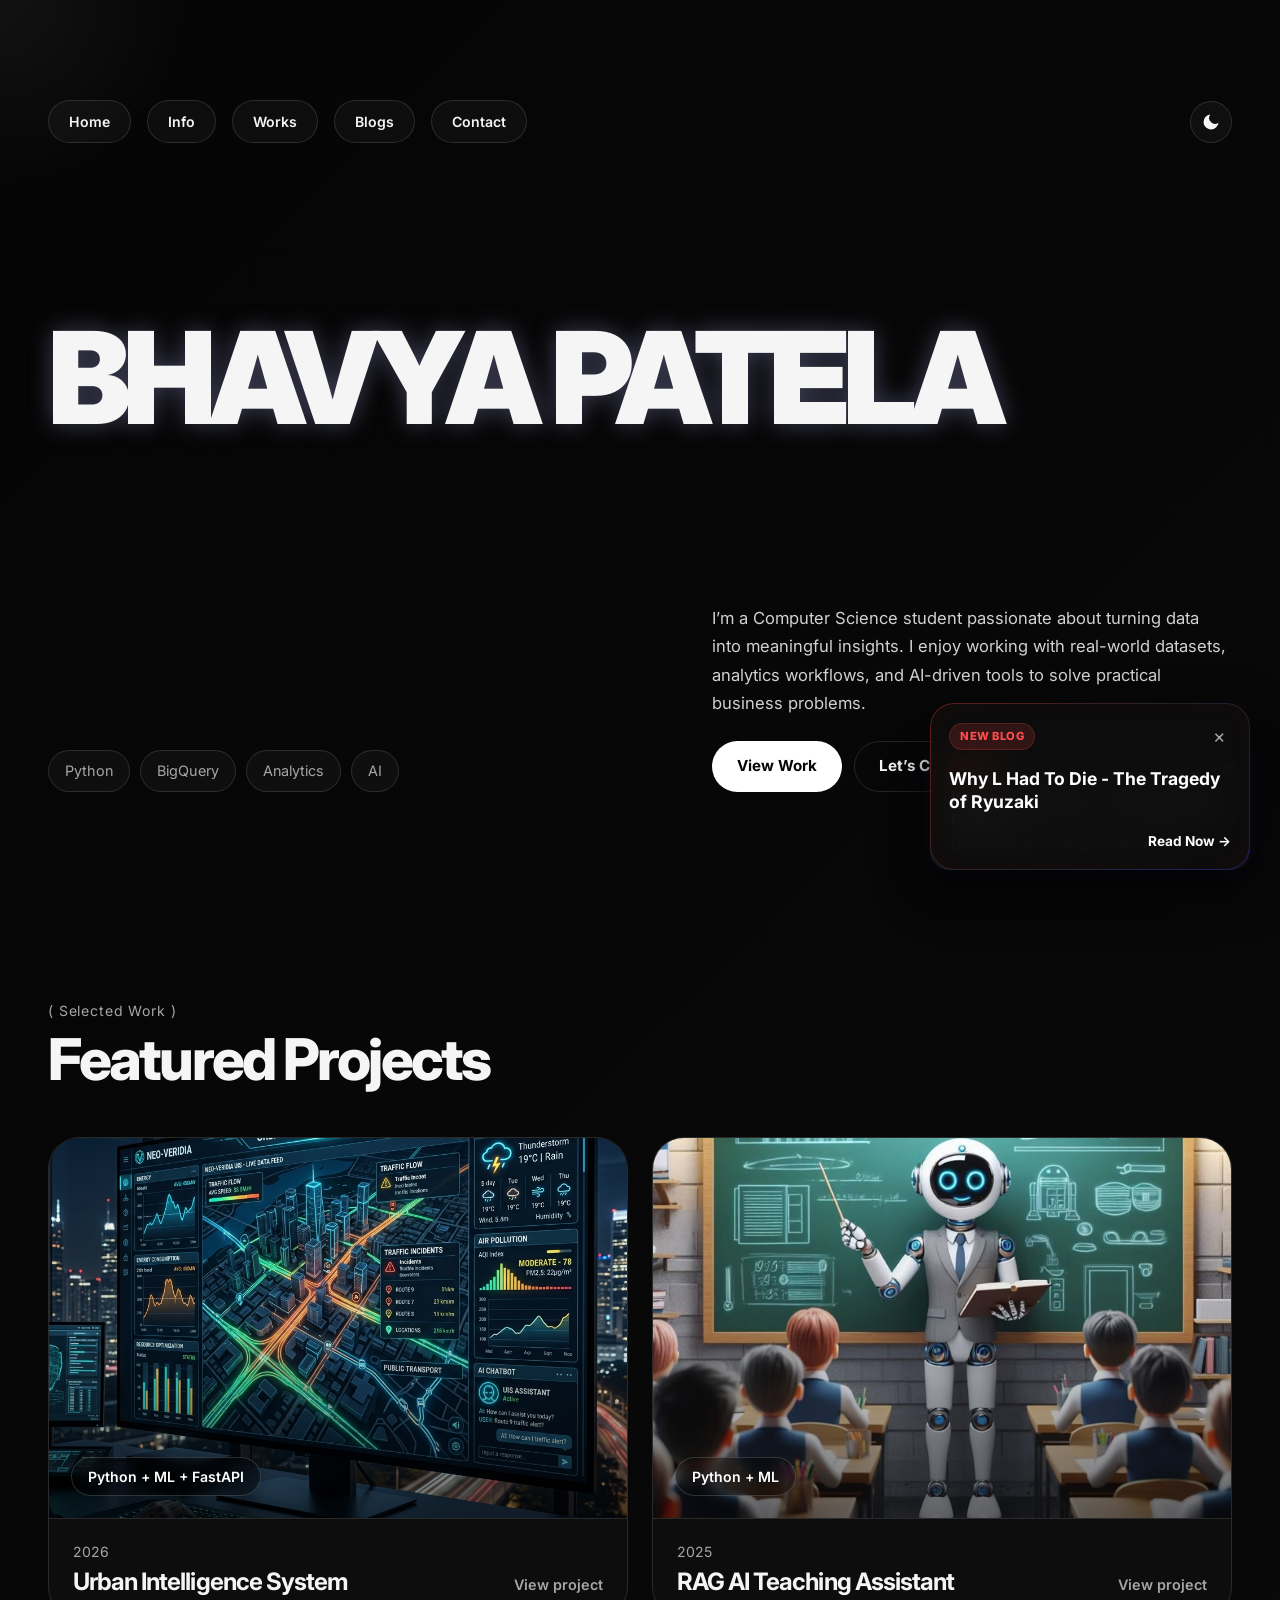
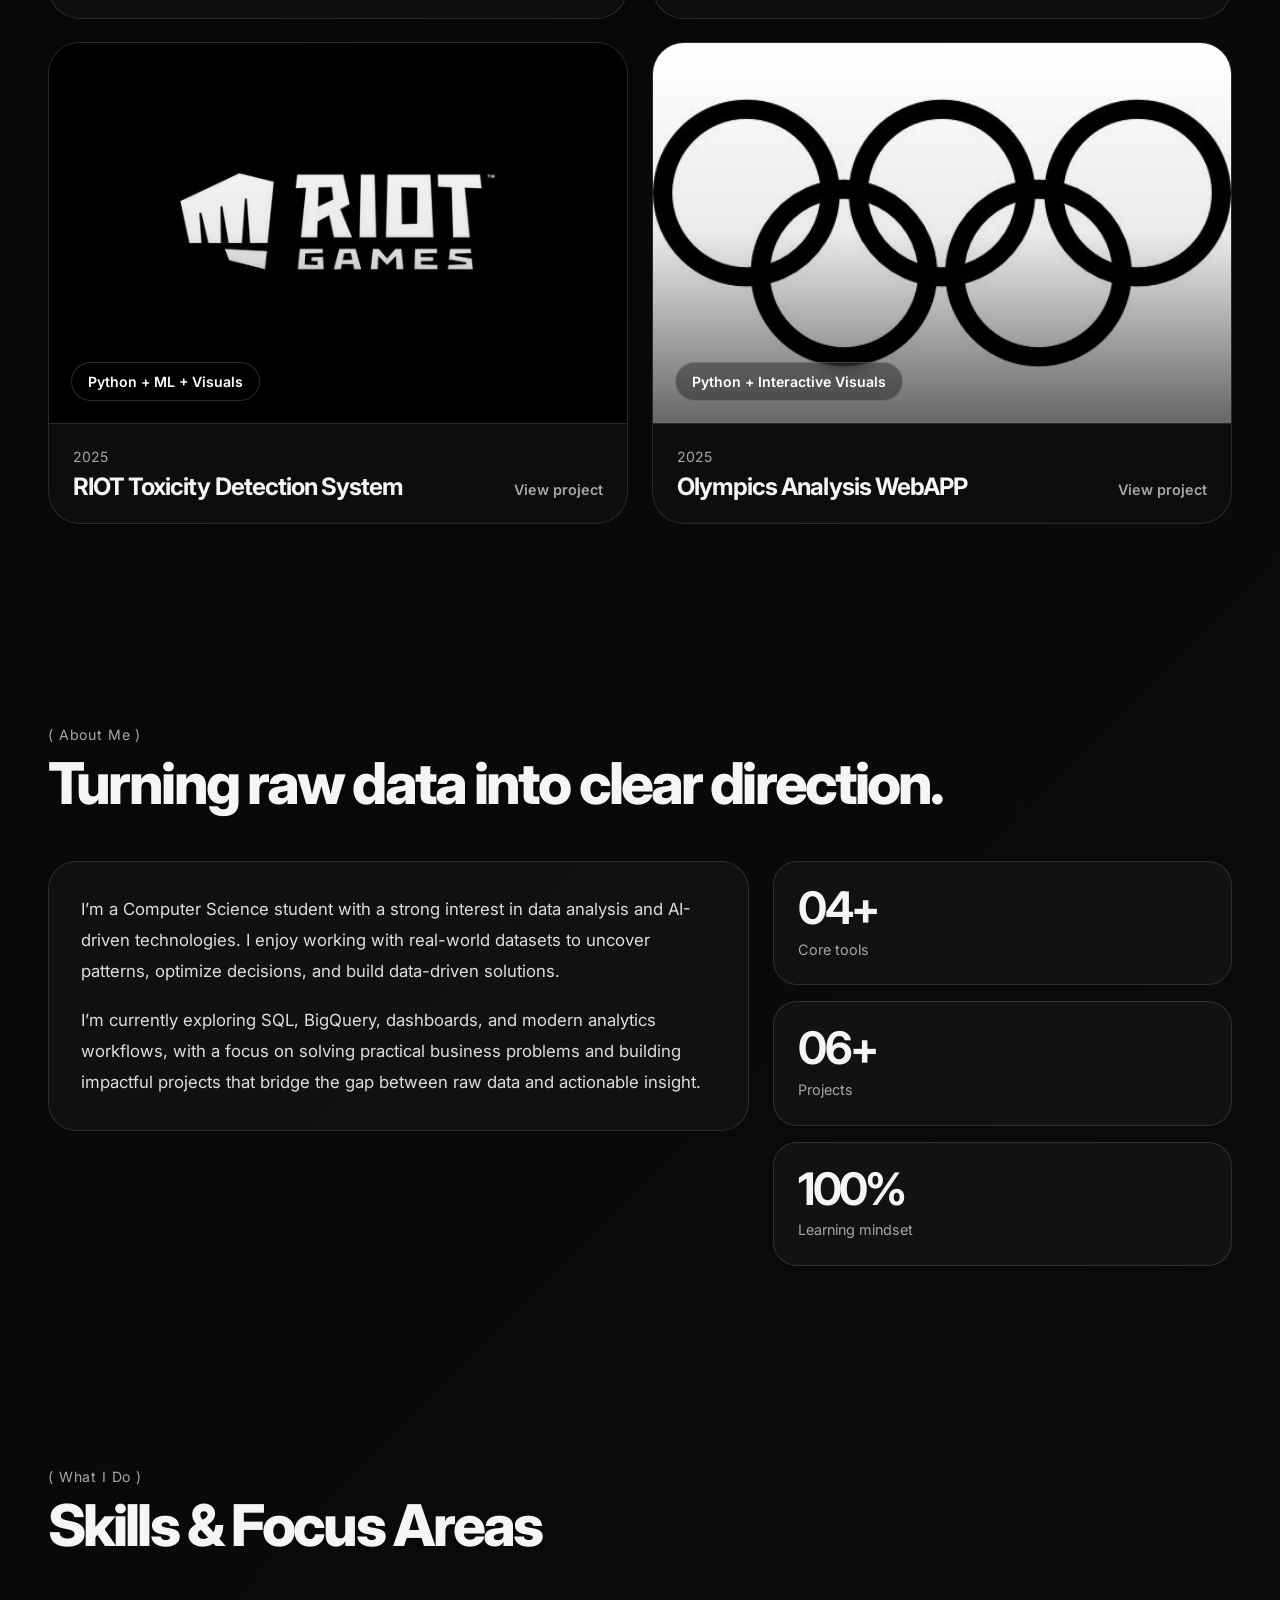
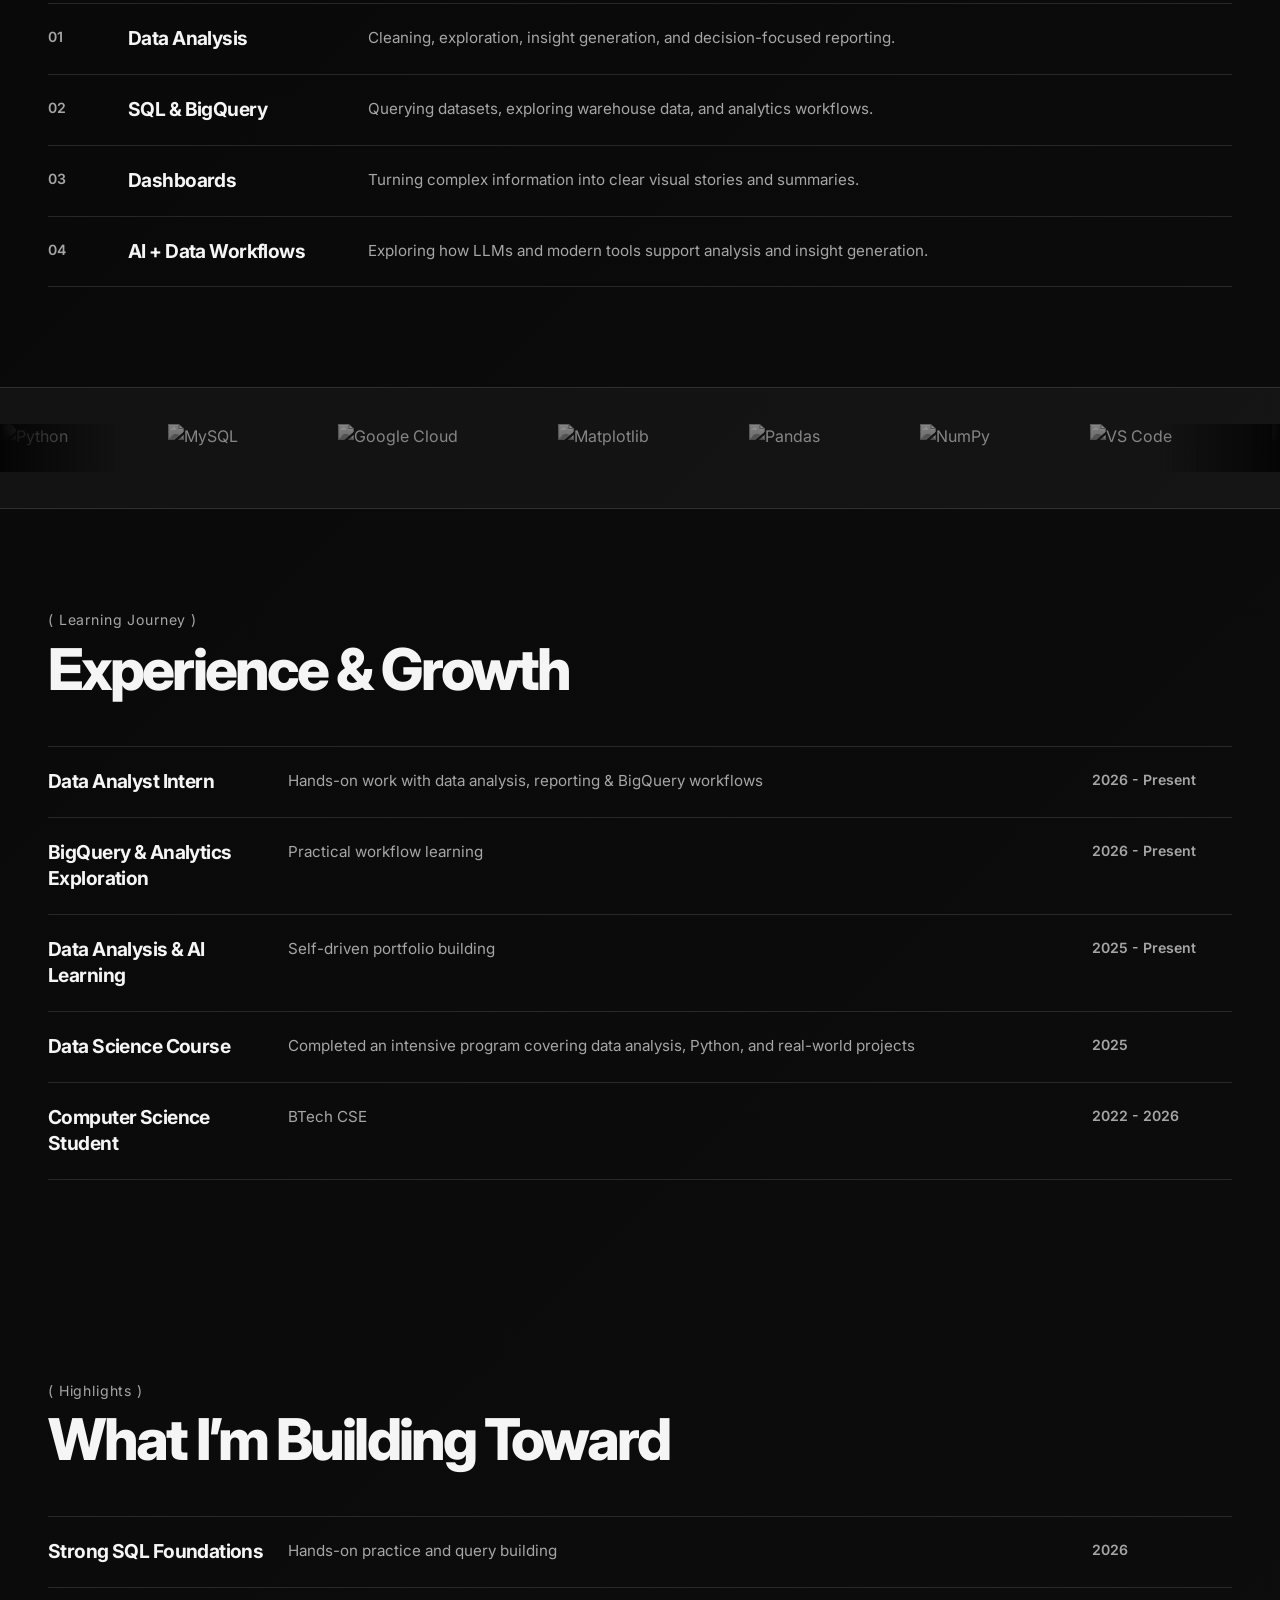
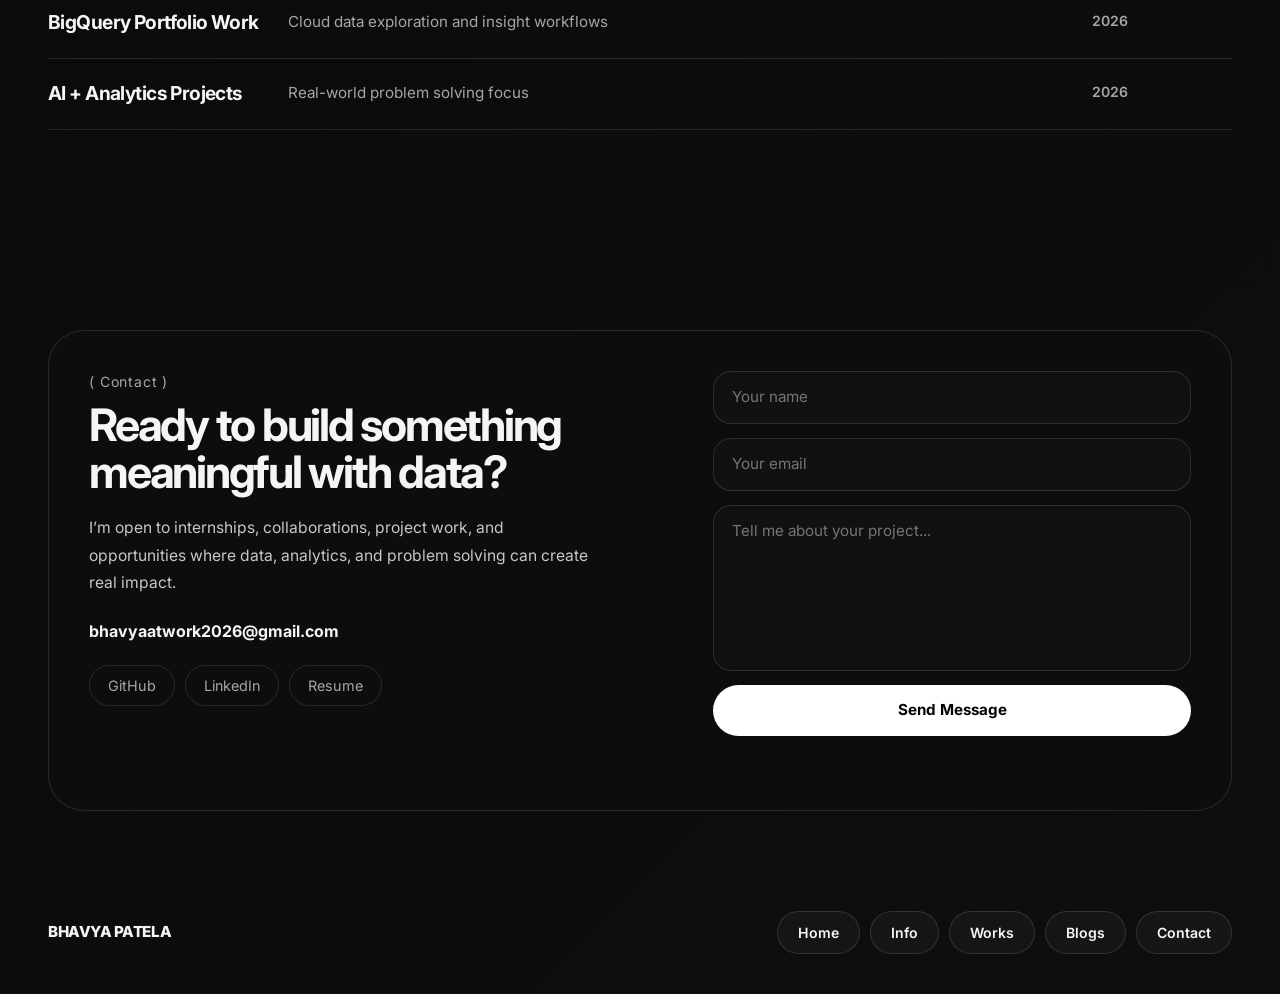
==== commit 2a807cc9: "Added Markdown Blog system, Enhanced Visuals of the blog page" ====
--- a/index.html
+++ b/index.html
@@ -15,7 +15,7 @@
 
   <link href="https://fonts.googleapis.com/css2?family=Roboto+Condensed:wght@600&display=swap" rel="stylesheet">
 
-  <link rel="stylesheet" href="style.css" />
+  <link rel="stylesheet" href="css/style.css" />
 </head>
 
 <body>
@@ -49,7 +49,7 @@
           <a href="#hero">Home</a>
           <a href="#about">Info</a>
           <a href="#projects">Works</a>
-          <a href="blogs.html">Blogs</a>
+          <a href="pages/blogs.html">Blogs</a>
           <a href="#contact">Contact</a>
         </div>
         <button class="theme-toggle" id="themeToggle" aria-label="Toggle theme">
@@ -386,12 +386,13 @@
       <a href="#hero">Home</a>
       <a href="#about">Info</a>
       <a href="#projects">Works</a>
-      <a href="blogs.html">Blogs</a>
+      <a href="pages/blogs.html">Blogs</a>
       <a href="#contact">Contact</a>
     </div>
   </footer>
 
-  <script src="script.js"></script>
+  <script src="js/script.js"></script>
+  <script src="js/blog-loader.js"></script>
 </body>
 
 </html>
--- a/css/style.css
+++ b/css/style.css
@@ -0,0 +1,2066 @@
+:root {
+  --bg: #050505;
+  --panel: #0d0d0d;
+  --text: #f5f5f5;
+  --muted: #a6a6a6;
+  --line: rgba(255, 255, 255, 0.12);
+  --line-strong: rgba(255, 255, 255, 0.26);
+  --pill: rgba(255, 255, 255, 0.035);
+  --max: 1440px;
+  --radius: 28px;
+}
+
+body.light-theme {
+  --bg: #f8f8f8;
+  --panel: #ffffff;
+  --text: #121212;
+  --muted: #666666;
+  --line: rgba(0, 0, 0, 0.08);
+  --line-strong: rgba(0, 0, 0, 0.18);
+  --pill: rgba(0, 0, 0, 0.025);
+}
+
+
+* {
+  margin: 0;
+  padding: 0;
+  box-sizing: border-box;
+}
+
+html {
+  scroll-behavior: smooth;
+}
+
+body {
+  font-family: "Inter", sans-serif;
+  color: var(--text);
+  overflow-x: hidden;
+  line-height: 1.5;
+  background: linear-gradient(135deg, #050505, #111111, #0a0a0a, #1a1a1a);
+  background-size: 400% 400%;
+  animation: bgShift 14s ease-in-out infinite alternate;
+  transition: background 0.3s ease, color 0.3s ease;
+}
+
+body.light-theme {
+  background: linear-gradient(135deg, #f8f8f8, #efefef, #f2f2f2, #e8e8e8);
+}
+
+@keyframes bgShift {
+  0% {
+    background-position: 0% 0%;
+  }
+
+  33% {
+    background-position: 100% 50%;
+  }
+
+  66% {
+    background-position: 50% 100%;
+  }
+
+  100% {
+    background-position: 0% 50%;
+  }
+}
+
+a {
+  color: inherit;
+  text-decoration: none;
+}
+
+button,
+input,
+textarea {
+  font: inherit;
+}
+
+textarea {
+  resize: none;
+  overflow-y: auto;
+}
+
+/* Chrome, Edge, Brave */
+::-webkit-scrollbar {
+  width: 8px;
+}
+
+::-webkit-scrollbar-track {
+  background: #0d0d0d;
+}
+
+::-webkit-scrollbar-thumb {
+  background: rgba(255, 255, 255, 0.15);
+  border-radius: 10px;
+}
+
+::-webkit-scrollbar-thumb:hover {
+  background: rgba(255, 255, 255, 0.3);
+}
+
+/* Firefox */
+* {
+  scrollbar-width: thin;
+  scrollbar-color: rgba(255, 255, 255, 0.2) #0d0d0d;
+}
+
+img {
+  max-width: 100%;
+  display: block;
+}
+
+/* overlays */
+.noise {
+  position: fixed;
+  inset: 0;
+  pointer-events: none;
+  opacity: 0.04;
+  z-index: 0;
+  background-image:
+    radial-gradient(circle at 25% 25%, rgba(255, 255, 255, 0.14) 0 1px, transparent 1px),
+    radial-gradient(circle at 75% 75%, rgba(255, 255, 255, 0.1) 0 1px, transparent 1px);
+  background-size: 18px 18px;
+}
+
+body.light-theme .noise {
+  opacity: 0.03;
+  background-image:
+    radial-gradient(circle at 25% 25%, rgba(0, 0, 0, 0.1) 0 1px, transparent 1px),
+    radial-gradient(circle at 75% 75%, rgba(0, 0, 0, 0.08) 0 1px, transparent 1px);
+}
+
+.cursor-glow {
+  position: fixed;
+  width: 420px;
+  height: 420px;
+  border-radius: 50%;
+  background: radial-gradient(circle, rgba(255, 255, 255, 0.06), transparent 68%);
+  transform: translate(-50%, -50%);
+  pointer-events: none;
+  z-index: 0;
+  filter: blur(18px);
+}
+
+body.light-theme .cursor-glow {
+  background: radial-gradient(circle, rgba(0, 0, 0, 0.04), transparent 68%);
+}
+
+.theme-toggle {
+  background: var(--pill);
+  border: 1px solid var(--line);
+  color: var(--text);
+  padding: 10px;
+  border-radius: 999px;
+  cursor: pointer;
+  display: flex;
+  align-items: center;
+  justify-content: center;
+  transition: 0.25s ease;
+  width: 42px;
+  height: 42px;
+}
+
+.theme-toggle:hover {
+  background: var(--line);
+  transform: scale(1.05);
+}
+
+.theme-toggle svg {
+  width: 20px;
+  height: 20px;
+  fill: currentColor;
+}
+
+/* base section */
+.section {
+  position: relative;
+  z-index: 1;
+  width: min(100%, var(--max));
+  margin: 0 auto;
+  padding: 110px 60px;
+}
+
+/* hero */
+.hero {
+  min-height: 100vh;
+  padding-top: 36px;
+  padding-bottom: 48px;
+  display: flex;
+  flex-direction: column;
+  justify-content: space-between;
+  gap: 0;
+}
+
+.hero-nav-pills {
+  display: flex;
+  gap: 16px;
+  flex-wrap: wrap;
+  justify-content: space-between;
+  align-items: center;
+}
+
+.nav-links {
+  display: flex;
+  gap: 16px;
+  flex-wrap: wrap;
+}
+
+.hero-nav-pills a,
+.site-footer a {
+  display: inline-flex;
+  align-items: center;
+  justify-content: center;
+  border: 1px solid var(--line);
+  background: var(--pill);
+  color: var(--text);
+  border-radius: 999px;
+  padding: 10px 20px;
+  font-size: 0.88rem;
+  font-weight: 600;
+  transition: 0.25s ease;
+  white-space: nowrap;
+}
+
+.hero-nav-pills a:hover,
+.site-footer a:hover,
+.socials a:hover,
+.btn:hover {
+  transform: translateY(-1px);
+  border-color: var(--line-strong);
+  background: var(--line);
+}
+
+.hero-title {
+  flex: 1;
+  display: flex;
+  align-items: center;
+  padding: 24px 0 16px;
+}
+
+.hero-title {
+  text-shadow: 0 0 25px rgba(146, 148, 204, 0.4);
+}
+
+.hero-title h1 {
+  width: 100%;
+  font-size: clamp(4rem, 11vw, 10.5rem);
+  line-height: 0.9;
+  letter-spacing: -0.06em;
+  font-weight: 900;
+  text-transform: uppercase;
+  white-space: nowrap;
+}
+
+.hero-bottom {
+  display: grid;
+  grid-template-columns: 1fr minmax(280px, 520px);
+  gap: 48px;
+  align-items: end;
+  padding-bottom: 8px;
+}
+
+.hero-tags {
+  display: flex;
+  gap: 10px;
+  flex-wrap: wrap;
+  align-self: end;
+}
+
+.hero-tags span {
+  border: 1px solid var(--line);
+  border-radius: 999px;
+  padding: 9px 16px;
+  background: var(--pill);
+  color: var(--muted);
+  font-size: 0.9rem;
+  transition: all 0.3s cubic-bezier(0.4, 0, 0.2, 1);
+  cursor: default;
+}
+
+.hero-tags span:hover {
+  background: var(--text);
+  color: var(--bg);
+  border-color: var(--text);
+  transform: translateY(-3px);
+  box-shadow: 0 10px 20px rgba(0, 0, 0, 0.1);
+}
+
+body.light-theme .hero-tags span:hover {
+  box-shadow: 0 10px 20px rgba(0, 0, 0, 0.05);
+}
+
+.hero-intro {
+  justify-self: end;
+  width: 100%;
+}
+
+.hero-intro p {
+  font-size: clamp(0.95rem, 1.3vw, 1.18rem);
+  line-height: 1.7;
+  color: var(--text);
+  opacity: 0.85;
+  margin-bottom: 24px;
+}
+
+.hero-actions {
+  display: flex;
+  gap: 12px;
+  flex-wrap: wrap;
+}
+
+/* buttons */
+.btn {
+  display: inline-flex;
+  align-items: center;
+  justify-content: center;
+  padding: 13px 24px;
+  border-radius: 999px;
+  border: 1px solid var(--line);
+  font-weight: 700;
+  font-size: 0.95rem;
+  transition: 0.25s ease;
+  cursor: pointer;
+}
+
+.btn-solid {
+  background: #ffffff;
+  color: #050505;
+  border-color: transparent;
+}
+
+.btn-solid:hover {
+  background: #e8e8e8;
+}
+
+.btn-outline {
+  background: transparent;
+  color: var(--text);
+}
+
+/* section headers */
+.section-head {
+  display: grid;
+  gap: 10px;
+  margin-bottom: 48px;
+}
+
+.eyebrow {
+  color: var(--muted);
+  font-size: 0.88rem;
+  letter-spacing: 0.06em;
+}
+
+.section-head h2 {
+  font-size: clamp(2rem, 4.5vw, 3.8rem);
+  line-height: 1;
+  letter-spacing: -0.05em;
+  font-weight: 800;
+}
+
+/* BLOGS PAGE FIX */
+.blogs-page .hero.section {
+  min-height: auto;
+
+  padding-top: 40px;
+  padding-bottom: 60px;
+
+  display: flex;
+  flex-direction: column;
+  justify-content: flex-start;
+  gap: 18px;
+}
+
+.blogs-page .hero-nav-pills {
+  margin-top: 0;
+}
+
+.blogs-page .hero-title {
+  margin-top: -10px;
+}
+
+.blogs-page .hero-bottom {
+  margin-top: -10px;
+}
+
+.blogs-grid {
+  display: flex;
+  flex-direction: column;
+  justify-content: flex-start;
+  gap: 24px;
+}
+
+.blogs-page .hero-title {
+  margin-top: 20px;
+}
+
+.blogs-page .hero-title h1 {
+  line-height: 0.9;
+  margin-bottom: 0;
+}
+
+.blogs-page .hero-bottom {
+  margin-top: 0;
+}
+
+.blogs-page .hero-intro p {
+  margin-top: 0;
+}
+
+/* projects */
+.projects-grid {
+  display: grid;
+  grid-template-columns: repeat(2, minmax(0, 1fr));
+  gap: 24px;
+}
+
+.project-card {
+  border: 1px solid var(--line);
+  border-radius: 32px;
+  overflow: hidden;
+  background: var(--panel);
+  transition: transform 0.3s ease, border-color 0.3s ease, box-shadow 0.3s ease;
+  will-change: transform;
+}
+
+.project-card:hover {
+  border-color: var(--line-strong);
+  box-shadow: 0 20px 60px rgba(0, 0, 0, 0.5);
+}
+
+.project-card:hover {
+  box-shadow: 0 0 30px rgba(129, 129, 129, 0.25);
+  transform: translateY(-5px);
+}
+
+.project-visual {
+  position: relative;
+  height: 380px;
+  overflow: hidden;
+  background: #111;
+}
+
+.project-visual img {
+  width: 100%;
+  height: 100%;
+  object-fit: cover;
+  transition: transform 0.6s ease;
+}
+
+.project-card:hover .project-visual img {
+  transform: scale(1.05);
+}
+
+.project-visual::after {
+  content: "";
+  position: absolute;
+  inset: 0;
+  background: linear-gradient(to top, rgba(0, 0, 0, 0.6), rgba(0, 0, 0, 0.08), transparent);
+}
+
+.project-visual span {
+  position: absolute;
+  left: 22px;
+  bottom: 22px;
+  z-index: 2;
+  border: 1px solid rgba(255, 255, 255, 0.16);
+  background: rgba(0, 0, 0, 0.35);
+  backdrop-filter: blur(8px);
+  padding: 8px 16px;
+  border-radius: 999px;
+  font-size: 0.88rem;
+  font-weight: 600;
+  color: #fff;
+}
+
+.project-meta {
+  padding: 22px 24px;
+  display: flex;
+  align-items: flex-end;
+  justify-content: space-between;
+  gap: 20px;
+  border-top: 1px solid var(--line);
+}
+
+.project-year {
+  color: var(--muted);
+  font-size: 0.88rem;
+  margin-bottom: 6px;
+}
+
+.project-meta h3 {
+  font-size: 1.5rem;
+  letter-spacing: -0.04em;
+  line-height: 1.15;
+}
+
+.project-meta a {
+  color: var(--muted);
+  font-weight: 600;
+  font-size: 0.9rem;
+  transition: color 0.25s ease;
+  white-space: nowrap;
+}
+
+.project-meta a:hover {
+  color: var(--text);
+}
+
+/* about */
+.about-layout {
+  display: grid;
+  grid-template-columns: 1.3fr 0.85fr;
+  gap: 24px;
+  align-items: start;
+}
+
+.about-copy {
+  border: 1px solid var(--line);
+  border-radius: var(--radius);
+  padding: 32px;
+  background: var(--pill);
+}
+
+.about-copy p {
+  font-size: 1.05rem;
+  color: var(--text);
+  opacity: 0.9;
+  line-height: 1.85;
+  margin-bottom: 18px;
+}
+
+.about-copy p:last-child {
+  margin-bottom: 0;
+}
+
+.stats-grid {
+  display: grid;
+  gap: 16px;
+}
+
+.stat-card {
+  border: 1px solid var(--line);
+  border-radius: 24px;
+  padding: 24px;
+  background: var(--pill);
+  transition: border-color 0.25s ease;
+}
+
+.stat-card:hover {
+  border-color: var(--line-strong);
+}
+
+.stat-card h3 {
+  font-size: 2.8rem;
+  line-height: 1;
+  letter-spacing: -0.06em;
+  margin-bottom: 8px;
+}
+
+.stat-card p {
+  color: var(--muted);
+  font-size: 0.9rem;
+}
+
+/* services + timeline */
+.services-list,
+.timeline {
+  border-top: 1px solid var(--line);
+}
+
+.service-row {
+  display: grid;
+  grid-template-columns: 60px 220px 1fr;
+  gap: 20px;
+  align-items: start;
+  padding: 22px 0;
+  border-bottom: 1px solid var(--line);
+}
+
+.timeline-row {
+  display: grid;
+  grid-template-columns: minmax(180px, 220px) 1fr 140px;
+  gap: 20px;
+  align-items: start;
+  padding: 22px 0;
+  border-bottom: 1px solid var(--line);
+}
+
+.service-row:hover,
+.timeline-row:hover {
+  background: rgba(255, 255, 255, 0.015);
+  padding-left: 8px;
+  padding-right: 8px;
+  border-radius: 12px;
+  margin: 0 -8px;
+}
+
+.service-row span,
+.timeline-year {
+  color: var(--muted);
+  font-size: 0.88rem;
+  font-weight: 600;
+}
+
+.service-row h3,
+.timeline-role {
+  font-size: 1.2rem;
+  font-weight: 700;
+  letter-spacing: -0.03em;
+  line-height: 1.35;
+}
+
+.service-row p,
+.timeline-place {
+  color: var(--muted);
+  font-size: 0.95rem;
+  line-height: 1.55;
+}
+
+/* ── MARQUEE ── */
+.marquee-section {
+  width: 100%;
+  overflow: hidden;
+  padding: 36px 0;
+  background: var(--pill);
+  border-top: 1px solid var(--line);
+  border-bottom: 1px solid var(--line);
+}
+
+.marquee {
+  width: 100%;
+  overflow: hidden;
+  position: relative;
+}
+
+.marquee::before,
+.marquee::after {
+  content: "";
+  position: absolute;
+  top: 0;
+  width: 120px;
+  height: 100%;
+  z-index: 2;
+  pointer-events: none;
+}
+
+.marquee::before {
+  left: 0;
+  background: linear-gradient(to right, var(--bg), transparent);
+}
+
+.marquee::after {
+  right: 0;
+  background: linear-gradient(to left, var(--bg), transparent);
+}
+
+.marquee-track {
+  display: flex;
+  align-items: center;
+  width: max-content;
+  animation: marquee-scroll 26s linear infinite;
+  will-change: transform;
+}
+
+.marquee-content {
+  display: flex;
+  align-items: center;
+  gap: 100px;
+  flex: 0 0 auto;
+  margin-right: 100px;
+}
+
+.tech-logo {
+  height: 48px;
+  width: auto;
+  flex: 0 0 auto;
+  object-fit: contain;
+  opacity: 0.65;
+  filter: grayscale(100%) brightness(0.8);
+  transition: transform 0.25s ease, filter 0.25s ease, opacity 0.25s ease;
+}
+
+.tech-logo:hover {
+  opacity: 1;
+  filter: grayscale(0%) brightness(1);
+  transform: scale(1.1);
+}
+
+@keyframes marquee-scroll {
+  from {
+    transform: translateX(0);
+  }
+
+  to {
+    transform: translateX(-50%);
+  }
+}
+
+/* contact */
+.contact-box {
+  border: 1px solid var(--line);
+  border-radius: 36px;
+  padding: 40px;
+  background: var(--panel);
+  display: grid;
+  grid-template-columns: 1.1fr 0.9fr;
+  gap: 40px;
+}
+
+.contact-copy h2 {
+  font-size: clamp(1.8rem, 3.5vw, 3.2rem);
+  line-height: 1.05;
+  letter-spacing: -0.05em;
+  margin: 10px 0 18px;
+}
+
+.contact-text {
+  color: var(--text);
+  opacity: 0.8;
+  max-width: 500px;
+  margin-bottom: 22px;
+  line-height: 1.75;
+  font-size: 0.98rem;
+}
+
+.email-link {
+  display: inline-block;
+  font-size: 1rem;
+  font-weight: 700;
+  margin-bottom: 22px;
+  transition: opacity 0.2s ease;
+}
+
+.email-link:hover {
+  opacity: 0.7;
+}
+
+.socials {
+  display: flex;
+  gap: 10px;
+  flex-wrap: wrap;
+}
+
+.socials a {
+  border: 1px solid var(--line);
+  border-radius: 999px;
+  padding: 9px 18px;
+  color: var(--muted);
+  font-size: 0.9rem;
+  transition: 0.25s ease;
+}
+
+.socials a:hover {
+  color: var(--text);
+  border-color: var(--line-strong);
+}
+
+.contact-form {
+  display: grid;
+  gap: 14px;
+}
+
+.contact-form input,
+.contact-form textarea {
+  width: 100%;
+  border: 1px solid var(--line);
+  background: rgba(255, 255, 255, 0.02);
+  border-radius: 18px;
+  padding: 14px 18px;
+  color: var(--text);
+  outline: none;
+  transition: border-color 0.2s ease, background 0.2s ease;
+  font-size: 0.95rem;
+}
+
+.contact-form input:focus,
+.contact-form textarea:focus {
+  border-color: var(--line-strong);
+  background: rgba(255, 255, 255, 0.04);
+}
+
+.form-note {
+  color: var(--muted);
+  min-height: 20px;
+  font-size: 0.9rem;
+}
+
+/* footer */
+.site-footer {
+  width: min(100%, var(--max));
+  margin: 0 auto;
+  padding: 0 60px 40px;
+  display: flex;
+  justify-content: space-between;
+  align-items: center;
+  gap: 18px;
+  position: relative;
+  z-index: 1;
+}
+
+.site-footer p {
+  font-weight: 800;
+  letter-spacing: -0.03em;
+  font-size: 0.95rem;
+}
+
+.site-footer div {
+  display: flex;
+  gap: 10px;
+  flex-wrap: wrap;
+}
+
+/* reveal */
+.reveal {
+  opacity: 0;
+  transform: translateY(28px);
+  transition: opacity 0.75s ease, transform 0.75s ease;
+}
+
+.reveal.show {
+  opacity: 1;
+  transform: translateY(0);
+}
+
+/* typewriter */
+.typewriter-line {
+  font-size: 1.1rem;
+  color: var(--muted);
+  margin-top: 14px;
+  letter-spacing: 0.02em;
+  min-height: 1.6em;
+}
+
+.typewriter-line::after {
+  content: "|";
+  animation: blink 0.7s infinite;
+  margin-left: 2px;
+  color: var(--muted);
+}
+
+@keyframes blink {
+
+  0%,
+  100% {
+    opacity: 1;
+  }
+
+  50% {
+    opacity: 0;
+  }
+}
+
+/* responsive */
+@media (max-width: 1280px) {
+  .section {
+    padding: 100px 48px;
+  }
+
+  .site-footer {
+    padding: 0 48px 40px;
+  }
+
+  .hero-title h1 {
+    font-size: clamp(3.5rem, 10vw, 9rem);
+  }
+}
+
+@media (max-width: 1100px) {
+  .section {
+    padding: 90px 40px;
+  }
+
+  .site-footer {
+    padding: 0 40px 36px;
+  }
+
+  .hero-bottom {
+    grid-template-columns: 1fr;
+    gap: 28px;
+  }
+
+  .hero-intro {
+    justify-self: start;
+    max-width: 600px;
+  }
+
+  .about-layout {
+    grid-template-columns: 1fr;
+  }
+
+  .projects-grid {
+    grid-template-columns: 1fr;
+  }
+
+  .contact-box {
+    grid-template-columns: 1fr;
+    gap: 28px;
+  }
+
+  .service-row {
+    grid-template-columns: 60px 200px 1fr;
+    gap: 16px;
+  }
+
+  .timeline-row {
+    grid-template-columns: 200px 1fr 140px;
+    gap: 16px;
+  }
+}
+
+@media (max-width: 900px) {
+  .hero-title h1 {
+    font-size: clamp(3rem, 9vw, 7rem);
+    white-space: normal;
+    word-break: break-word;
+  }
+
+  .service-row {
+    grid-template-columns: 50px 160px 1fr;
+    gap: 12px;
+  }
+
+  .timeline-row {
+    grid-template-columns: 180px 1fr 120px;
+    gap: 12px;
+  }
+}
+
+@media (max-width: 768px) {
+  .section {
+    padding: 64px 20px;
+  }
+
+  .section-head {
+    gap: 10px;
+    margin-bottom: 32px;
+  }
+
+  .eyebrow {
+    font-size: 0.8rem;
+    text-transform: uppercase;
+    letter-spacing: 0.1em;
+  }
+
+  .section-head h2 {
+    font-size: 2.2rem;
+    line-height: 1.1;
+  }
+
+  .hero {
+    min-height: 95vh;
+    padding-top: 48px;
+    padding-bottom: 48px;
+    gap: 40px;
+  }
+
+  .hero-nav-pills {
+    gap: 12px;
+    justify-content: center;
+    width: 100%;
+    margin-bottom: 20px;
+  }
+
+  .hero-nav-pills a,
+  .site-footer a {
+    font-size: 0.82rem;
+    padding: 12px 18px;
+    flex: 1;
+    min-width: calc(50% - 12px);
+  }
+
+  .hero-title {
+    padding: 32px 0;
+    text-align: center;
+  }
+
+  .hero-title h1 {
+    font-size: clamp(3rem, 14vw, 4.8rem);
+    line-height: 0.95;
+    letter-spacing: -0.04em;
+    white-space: normal;
+    word-break: break-word;
+  }
+
+  .hero-bottom {
+    grid-template-columns: 1fr;
+    gap: 24px;
+    text-align: center;
+  }
+
+  .hero-tags {
+    justify-content: center;
+    gap: 8px;
+  }
+
+  .hero-tags span {
+    padding: 8px 14px;
+    font-size: 0.8rem;
+  }
+
+  .hero-intro {
+    max-width: 100%;
+  }
+
+  .hero-intro p {
+    font-size: 1rem;
+    line-height: 1.6;
+    color: var(--text);
+    opacity: 0.85;
+  }
+
+  .hero-actions {
+    justify-content: center;
+    gap: 12px;
+  }
+
+  .btn {
+    padding: 12px 24px;
+    font-size: 0.9rem;
+    width: 100%;
+  }
+
+  .projects-grid {
+    grid-template-columns: 1fr;
+    gap: 24px;
+  }
+
+  .project-card {
+    border-radius: 28px;
+  }
+
+  .project-visual {
+    height: 260px;
+  }
+
+  .project-meta {
+    padding: 20px;
+    flex-direction: column;
+    align-items: stretch;
+    gap: 16px;
+  }
+
+  .project-meta h3 {
+    font-size: 1.4rem;
+    margin-bottom: 4px;
+  }
+
+  .project-meta a {
+    display: block;
+    padding: 10px;
+    text-align: center;
+    border: 1px solid var(--line);
+    border-radius: 12px;
+    background: var(--pill);
+  }
+
+  .about-copy {
+    padding: 24px;
+    border-radius: 24px;
+  }
+
+  .about-copy p {
+    font-size: 1rem;
+    line-height: 1.7;
+  }
+
+  .stats-grid {
+    grid-template-columns: 1fr;
+    gap: 16px;
+  }
+
+  .stat-card {
+    padding: 24px;
+    text-align: center;
+  }
+
+  .stat-card h3 {
+    font-size: 2.4rem;
+  }
+
+  .service-row,
+  .timeline-row {
+    grid-template-columns: 1fr;
+    gap: 8px;
+    padding: 20px 12px;
+    background: var(--pill);
+    border-radius: 16px;
+    margin-bottom: 12px;
+    border-bottom: none;
+  }
+
+  .service-row span,
+  .timeline-year {
+    font-size: 0.85rem;
+    color: var(--muted);
+    opacity: 0.8;
+  }
+
+  .service-row h3,
+  .timeline-role {
+    font-size: 1.1rem;
+    line-height: 1.3;
+  }
+
+  .service-row p,
+  .timeline-place {
+    font-size: 0.9rem;
+    line-height: 1.6;
+    color: var(--muted);
+  }
+
+  .marquee-section {
+    padding: 32px 0;
+  }
+
+  .marquee-content {
+    gap: 60px;
+  }
+
+  .tech-logo {
+    height: 40px;
+  }
+
+  .contact-box {
+    padding: 24px;
+    border-radius: 28px;
+  }
+
+  .contact-copy h2 {
+    font-size: 2rem;
+    text-align: center;
+  }
+
+  .contact-text {
+    font-size: 1rem;
+    text-align: center;
+    margin: 0 auto 24px;
+  }
+
+  .email-link {
+    display: block;
+    text-align: center;
+    font-size: 1.1rem;
+    margin-bottom: 32px;
+  }
+
+  .socials {
+    justify-content: center;
+    gap: 10px;
+  }
+
+  .contact-form {
+    margin-top: 20px;
+  }
+
+  .site-footer {
+    padding: 0 20px 40px;
+    text-align: center;
+    align-items: center;
+  }
+
+  .site-footer div {
+    justify-content: center;
+    width: 100%;
+  }
+}
+
+@media (max-width: 400px) {
+  .hero-title h1 {
+    font-size: clamp(2.4rem, 15vw, 3.8rem);
+  }
+
+  .section {
+    padding: 56px 16px;
+  }
+
+  .hero-nav-pills a {
+    font-size: 0.75rem;
+    padding: 8px 12px;
+  }
+
+  .project-visual {
+    height: 220px;
+  }
+
+  .contact-box {
+    padding: 20px;
+  }
+}
+
+
+/* ==========================================================================
+   BLOGS & INSIGHTS PAGE STYLES
+   ========================================================================== */
+
+/* Hero Layout Override */
+.blogs-hero {
+  min-height: auto;
+  padding-bottom: 0;
+}
+
+.blogs-hero-content {
+  display: grid;
+  grid-template-columns: 1fr 350px;
+  gap: 60px;
+  align-items: center;
+  margin-top: 40px;
+}
+
+@media (max-width: 900px) {
+  .blogs-hero-content {
+    grid-template-columns: 1fr;
+    gap: 40px;
+  }
+}
+
+.hero-label {
+  font-size: 0.85rem;
+  font-weight: 700;
+  text-transform: uppercase;
+  letter-spacing: 2px;
+  color: #0066ff;
+  margin-bottom: 12px;
+}
+
+.blogs-hero .hero-title {
+  flex: none;
+  padding: 0;
+  margin-bottom: 20px;
+}
+
+.blogs-hero .hero-intro {
+  max-width: 650px;
+  margin: 0 0 30px 0;
+  text-align: left;
+}
+
+.blog-stats {
+  font-size: 0.9rem;
+  color: var(--muted);
+  margin-top: 16px;
+  font-weight: 500;
+}
+
+.blog-filters {
+  display: flex;
+  flex-wrap: wrap;
+  gap: 12px;
+  justify-content: flex-start;
+  margin-bottom: 35px;
+}
+
+/* Featured Quote Card */
+.featured-quote-card {
+  background: var(--panel);
+  border: 1px solid var(--line);
+  border-radius: 20px;
+  padding: 32px;
+  position: relative;
+  display: flex;
+  flex-direction: column;
+  gap: 16px;
+  box-shadow: 0 10px 30px rgba(0, 0, 0, 0.2);
+}
+
+.featured-quote-card p {
+  font-size: 1.15rem;
+  line-height: 1.6;
+  color: var(--text);
+  font-style: italic;
+}
+
+.featured-quote-card span {
+  font-size: 0.9rem;
+  color: var(--muted);
+  font-weight: 600;
+  align-self: flex-end;
+}
+
+.blogs-section {
+  padding-top: 24px;
+}
+
+.filter-btn {
+  background: var(--bg-card, rgba(255, 255, 255, 0.05));
+  color: var(--text-secondary, var(--text));
+  border: 1px solid var(--border, var(--line));
+  padding: 10px 20px;
+  border-radius: 30px;
+  font-family: inherit;
+  font-size: 0.9rem;
+  font-weight: 500;
+  cursor: pointer;
+  transition: all 0.3s ease;
+}
+
+.filter-btn:hover {
+  border-color: var(--text);
+  color: var(--bg);
+  background: var(--text);
+  box-shadow: 0 0 10px rgba(0, 0, 0, 0.1);
+}
+
+.filter-btn.active {
+  background: var(--text);
+  color: var(--bg);
+  border-color: var(--text);
+  box-shadow: 0 0 15px rgba(0, 0, 0, 0.2);
+}
+
+/* Blog Grid */
+.blog-grid {
+  display: grid;
+  grid-template-columns: repeat(3, 1fr);
+  gap: 32px;
+}
+
+@media (max-width: 1024px) {
+  .blog-grid {
+    grid-template-columns: repeat(2, 1fr);
+  }
+}
+
+@media (max-width: 768px) {
+  .blog-grid {
+    grid-template-columns: 1fr;
+  }
+}
+
+/* Blog Card */
+.blog-card {
+  background: var(--bg-card);
+  border: 1px solid var(--border);
+  border-radius: 16px;
+  padding: 28px;
+  display: flex;
+  flex-direction: column;
+  transition: all 0.4s cubic-bezier(0.16, 1, 0.3, 1);
+  position: relative;
+  overflow: hidden;
+  height: 100%;
+}
+
+body.light-theme .blog-card {
+  background: #ffffff;
+  border-color: rgba(0, 0, 0, 0.08);
+  box-shadow: 0 4px 20px rgba(0, 0, 0, 0.03);
+}
+
+body.light-theme .blog-card:hover {
+  box-shadow: 0 10px 30px rgba(0, 102, 255, 0.15);
+  border-color: rgba(0, 102, 255, 0.2);
+}
+
+.blog-card::before {
+  content: "";
+  position: absolute;
+  top: 0;
+  left: 0;
+  right: 0;
+  height: 3px;
+  background: linear-gradient(90deg, transparent, #0066ff, transparent);
+  opacity: 0;
+  transition: opacity 0.4s ease;
+}
+
+.blog-card:hover {
+  transform: translateY(-5px) scale(1.02);
+  border-color: rgba(255, 255, 255, 0.2);
+  box-shadow: 0 10px 30px rgba(0, 102, 255, 0.1);
+}
+
+.blog-card:hover::before {
+  opacity: 1;
+}
+
+.blog-content {
+  display: flex;
+  flex-direction: column;
+  flex-grow: 1;
+}
+
+.blog-tag {
+  align-self: flex-start;
+  background: rgba(0, 102, 255, 0.1);
+  color: #0066ff;
+  padding: 4px 12px;
+  border-radius: 20px;
+  font-size: 0.75rem;
+  font-weight: 600;
+  text-transform: uppercase;
+  letter-spacing: 0.5px;
+  margin-bottom: 16px;
+}
+
+.blog-date {
+  font-size: 0.85rem;
+  color: var(--text-tertiary);
+  margin-bottom: 12px;
+}
+
+.blog-card h3 {
+  font-size: 1.4rem;
+  color: var(--text-primary);
+  margin-bottom: 12px;
+  line-height: 1.3;
+}
+
+.blog-card p {
+  color: var(--text-secondary);
+  font-size: 0.95rem;
+  line-height: 1.6;
+  margin-bottom: 24px;
+  flex-grow: 1;
+}
+
+.read-more-btn {
+  background: transparent;
+  border: none;
+  color: var(--text-primary);
+  font-family: inherit;
+  font-size: 0.95rem;
+  font-weight: 600;
+  padding: 0;
+  cursor: pointer;
+  display: flex;
+  align-items: center;
+  gap: 8px;
+  transition: color 0.3s ease;
+  align-self: flex-start;
+}
+
+.read-more-btn:hover {
+  color: #0066ff;
+}
+
+/* Modal */
+.blog-modal {
+  position: fixed;
+  top: 0;
+  left: 0;
+  width: 100%;
+  height: 100%;
+  background: rgba(0, 0, 0, 0.8);
+  backdrop-filter: blur(8px);
+  z-index: 1000;
+  display: flex;
+  justify-content: center;
+  align-items: center;
+  opacity: 0;
+  pointer-events: none;
+  transition: opacity 0.4s ease;
+  padding: 20px;
+}
+
+.blog-modal.open {
+  opacity: 1;
+  pointer-events: all;
+}
+
+.modal-content {
+  background: #111;
+  border: 1px solid var(--border);
+  border-radius: 16px;
+  width: 100%;
+  max-width: 800px;
+  max-height: 90vh;
+  overflow-y: auto;
+  position: relative;
+  transform: translateY(30px);
+  transition: transform 0.4s cubic-bezier(0.16, 1, 0.3, 1);
+  box-shadow: 0 20px 50px rgba(0, 0, 0, 0.5);
+}
+
+.blog-modal.open .modal-content {
+  transform: translateY(0);
+}
+
+.close-btn {
+  position: absolute;
+  top: 20px;
+  right: 20px;
+  background: rgba(255, 255, 255, 0.1);
+  border: none;
+  color: #fff;
+  width: 36px;
+  height: 36px;
+  border-radius: 50%;
+  font-size: 1.5rem;
+  cursor: pointer;
+  display: flex;
+  align-items: center;
+  justify-content: center;
+  transition: background 0.3s ease;
+}
+
+.close-btn:hover {
+  background: rgba(255, 255, 255, 0.2);
+}
+
+.modal-body {
+  padding: 48px;
+}
+
+.modal-body h2 {
+  font-size: 2.2rem;
+  margin-bottom: 16px;
+  color: var(--text-primary);
+  line-height: 1.2;
+}
+
+.modal-meta {
+  font-size: 0.9rem;
+  color: var(--text-secondary);
+  margin-bottom: 32px;
+  padding-bottom: 24px;
+  border-bottom: 1px solid var(--border);
+}
+
+.modal-meta span {
+  color: #0066ff;
+  font-weight: 500;
+}
+
+.modal-text p {
+  color: var(--text-secondary);
+  font-size: 1.05rem;
+  line-height: 1.8;
+  margin-bottom: 24px;
+}
+
+@media (max-width: 600px) {
+  .modal-body {
+    padding: 32px 24px;
+  }
+
+  .modal-body h2 {
+    font-size: 1.8rem;
+  }
+}
+
+/* New Blog Notification */
+.blog-notification {
+  position: fixed;
+  bottom: 30px;
+  right: 30px;
+  width: 320px;
+  background: rgba(13, 13, 13, 0.7);
+  backdrop-filter: blur(12px);
+  border: 1px solid rgba(255, 255, 255, 0.1);
+  border-radius: 20px;
+  padding: 16px 20px;
+  z-index: 9999;
+  cursor: pointer;
+  box-shadow: 0 10px 40px rgba(0, 0, 0, 0.4), 
+              0 0 20px rgba(0, 102, 255, 0.1);
+  transform: translateY(30px);
+  opacity: 0;
+  transition: all 0.6s cubic-bezier(0.2, 0, 0.2, 1);
+  pointer-events: none;
+}
+
+.blog-notification.show {
+  transform: translateY(0);
+  opacity: 1;
+  pointer-events: all;
+}
+
+.blog-notification:hover {
+  transform: translateY(-5px) scale(1.02);
+  border-color: rgba(255, 255, 255, 0.2);
+  box-shadow: 0 15px 50px rgba(0, 0, 0, 0.5), 
+              0 0 30px rgba(255, 0, 0, 0.15);
+}
+
+.notif-header {
+  display: flex;
+  align-items: center;
+  gap: 10px;
+  margin-bottom: 8px;
+}
+
+.notif-badge {
+  background: #ff0000;
+  color: #fff;
+  font-size: 0.65rem;
+  font-weight: 800;
+  padding: 3px 8px;
+  border-radius: 999px;
+  letter-spacing: 0.05em;
+  box-shadow: 0 0 10px rgba(255, 0, 0, 0.4);
+}
+
+.notif-close {
+  position: absolute;
+  top: 12px;
+  right: 12px;
+  background: transparent;
+  border: none;
+  color: var(--muted);
+  font-size: 1.2rem;
+  line-height: 1;
+  cursor: pointer;
+  padding: 4px;
+  transition: color 0.2s ease;
+}
+
+.notif-close:hover {
+  color: #fff;
+}
+
+.notif-content h4 {
+  font-size: 0.95rem;
+  margin: 0;
+  color: #fff;
+  line-height: 1.4;
+  font-weight: 700;
+}
+
+.notif-content p {
+  font-size: 0.8rem;
+  color: var(--muted);
+  margin: 4px 0 0;
+  display: flex;
+  align-items: center;
+  gap: 6px;
+}
+
+.notif-content p svg {
+  width: 12px;
+  height: 12px;
+  stroke: currentColor;
+  transition: transform 0.3s ease;
+}
+
+.blog-notification:hover .notif-content p svg {
+  transform: translateX(4px);
+}
+
+@media (max-width: 600px) {
+  .blog-notification {
+    bottom: 20px;
+    right: 20px;
+    left: 20px;
+    width: auto;
+  }
+}
+
+body.light-theme .blog-notification {
+  background: rgba(255, 255, 255, 0.8);
+  border-color: rgba(0, 0, 0, 0.1);
+  box-shadow: 0 10px 40px rgba(0, 0, 0, 0.1), 0 0 20px rgba(0, 102, 255, 0.05);
+}
+
+body.light-theme .notif-content h4 {
+  color: var(--text);
+}
+
+body.light-theme .notif-close:hover {
+  color: var(--text);
+}
+
+/* Featured Blog Card with Background */
+.anime-featured {
+  background-image: linear-gradient(to right, rgba(10, 10, 10, 0.95) 30%, rgba(10, 10, 10, 0.6) 100%), 
+                    url('../Images/l_sitting_darkness_1778497549640.png') !important;
+  background-size: cover !important;
+  background-position: center 20% !important;
+  border: 1px solid rgba(255, 0, 0, 0.2) !important;
+  position: relative;
+  overflow: hidden;
+}
+
+body.light-theme .anime-featured {
+  background-image: linear-gradient(to right, rgba(255, 255, 255, 0.95) 30%, rgba(255, 255, 255, 0.6) 100%), 
+                    url('../Images/l_sitting_darkness_1778497549640.png') !important;
+}
+
+.anime-featured::after {
+  content: '';
+  position: absolute;
+  inset: 0;
+  box-shadow: inset 0 0 40px rgba(255, 0, 0, 0.1);
+  pointer-events: none;
+}
+
+.anime-featured:hover {
+  border-color: rgba(255, 0, 0, 0.5) !important;
+  box-shadow: 0 20px 50px rgba(0, 0, 0, 0.6), 0 0 20px rgba(255, 0, 0, 0.15) !important;
+}
+
+.anime-featured .blog-tag {
+  background: rgba(255, 0, 0, 0.15);
+  color: #ff4d4d;
+  border: 1px solid rgba(255, 0, 0, 0.3);
+}
+
+.anime-featured h3 {
+  color: var(--dn-text);
+  text-shadow: 0 2px 10px rgba(0, 0, 0, 0.2);
+}
+
+body.light-theme .anime-featured h3 {
+  text-shadow: none;
+}
+
+/* --- Blog Markdown System Styles --- */
+
+.blog-detail-container {
+  max-width: 800px;
+  margin: 60px auto 0;
+}
+
+.blog-detail-header {
+  margin-bottom: 40px;
+  text-align: center;
+}
+
+.blog-detail-header h1 {
+  font-size: clamp(2.5rem, 5vw, 4rem);
+  line-height: 1.1;
+  margin: 15px 0 20px;
+  letter-spacing: -0.04em;
+}
+
+.blog-detail-header .blog-tag {
+  background: var(--pill);
+  border: 1px solid var(--line);
+  padding: 6px 16px;
+  border-radius: 999px;
+  font-size: 0.9rem;
+  color: var(--muted);
+}
+
+.blog-meta {
+  color: var(--muted);
+  font-size: 0.95rem;
+  margin-bottom: 30px;
+}
+
+.blog-cover-img {
+  width: 100%;
+  border-radius: 24px;
+  margin-top: 20px;
+  border: 1px solid var(--line);
+}
+
+.blog-detail-body {
+  font-size: 1.15rem;
+  line-height: 1.8;
+  color: var(--text);
+}
+
+.blog-detail-body h1,
+.blog-detail-body h2,
+.blog-detail-body h3 {
+  margin: 40px 0 20px;
+  letter-spacing: -0.02em;
+}
+
+.blog-detail-body p {
+  margin-bottom: 24px;
+  opacity: 0.9;
+}
+
+.blog-detail-body blockquote {
+  border-left: 4px solid var(--line-strong);
+  padding-left: 24px;
+  margin: 32px 0;
+  font-style: italic;
+  color: var(--muted);
+}
+
+.blog-detail-body ul,
+.blog-detail-body ol {
+  margin-bottom: 24px;
+  padding-left: 24px;
+}
+
+.blog-detail-body li {
+  margin-bottom: 12px;
+}
+
+.blog-detail-footer {
+  margin-top: 60px;
+  padding-top: 40px;
+  border-top: 1px solid var(--line);
+  text-align: center;
+}
+
+/* Featured Badge & Tags in Cards */
+.featured-badge {
+  display: inline-block;
+  background: #fff;
+  color: #000;
+  font-size: 0.7rem;
+  font-weight: 800;
+  padding: 2px 8px;
+  border-radius: 4px;
+  text-transform: uppercase;
+  margin-bottom: 10px;
+  margin-right: 8px;
+}
+
+body.light-theme .featured-badge {
+  background: #000;
+  color: #fff;
+}
+
+.blog-tags {
+  display: flex;
+  gap: 8px;
+  margin: 15px 0 20px;
+  flex-wrap: wrap;
+}
+
+.mini-tag {
+  font-size: 0.8rem;
+  color: var(--muted);
+}
+
+/* --- Premium Featured Blog Section --- */
+
+.featured-blog-section {
+  padding-bottom: 60px;
+  padding-top: 20px;
+}
+
+.featured-blog-card {
+  position: relative;
+  width: 100%;
+  height: 450px;
+  border-radius: 40px;
+  overflow: hidden;
+  display: flex;
+  align-items: center;
+  justify-content: center;
+  border: 1px solid rgba(255, 0, 0, 0.2);
+  box-shadow: 0 0 40px rgba(255, 0, 0, 0.1);
+  background: #000;
+}
+
+.featured-blog-bg {
+  position: absolute;
+  inset: 0;
+  background-size: cover;
+  background-position: center;
+  transition: transform 0.8s ease;
+  z-index: 0;
+}
+
+.featured-blog-card:hover .featured-blog-bg {
+  transform: scale(1.05);
+}
+
+.featured-blog-overlay {
+  position: absolute;
+  inset: 0;
+  background: linear-gradient(to right, rgba(0, 0, 0, 0.9) 20%, rgba(0, 0, 0, 0.4) 60%, rgba(0, 0, 0, 0.2));
+  z-index: 1;
+}
+
+.featured-blog-content {
+  position: relative;
+  z-index: 2;
+  max-width: 700px;
+  padding: 0 60px;
+  margin-right: auto;
+}
+
+.category-pill {
+  display: inline-block;
+  background: rgba(255, 0, 0, 0.15);
+  color: #ff4d4d;
+  padding: 6px 14px;
+  border-radius: 999px;
+  font-size: 0.8rem;
+  font-weight: 800;
+  letter-spacing: 0.05em;
+  border: 1px solid rgba(255, 0, 0, 0.3);
+  margin-bottom: 20px;
+  backdrop-filter: blur(4px);
+}
+
+.featured-blog-title {
+  font-size: clamp(2rem, 4vw, 3.5rem);
+  line-height: 1.1;
+  font-weight: 900;
+  margin-bottom: 20px;
+  color: #fff;
+  letter-spacing: -0.03em;
+  text-shadow: 0 4px 10px rgba(0, 0, 0, 0.5);
+}
+
+.featured-blog-description {
+  font-size: 1.1rem;
+  color: rgba(255, 255, 255, 0.8);
+  margin-bottom: 30px;
+  max-width: 550px;
+  line-height: 1.6;
+}
+
+.featured-read-btn {
+  display: inline-flex;
+  align-items: center;
+  padding: 14px 28px;
+  background: rgba(255, 255, 255, 0.1);
+  color: #fff;
+  border: 1px solid rgba(255, 255, 255, 0.2);
+  border-radius: 999px;
+  font-weight: 700;
+  backdrop-filter: blur(10px);
+  transition: all 0.3s ease;
+  box-shadow: 0 10px 20px rgba(0, 0, 0, 0.2);
+}
+
+.featured-read-btn:hover {
+  background: #fff;
+  color: #000;
+  transform: translateY(-3px);
+  box-shadow: 0 15px 30px rgba(255, 0, 0, 0.2);
+}
+
+/* --- Premium Markdown Blog Cards --- */
+
+.blog-card {
+  background: var(--panel);
+  border: 1px solid var(--line);
+  backdrop-filter: blur(12px);
+  transition: all 0.4s cubic-bezier(0.23, 1, 0.32, 1);
+}
+
+.blog-card:hover {
+  border-color: var(--line-strong);
+  transform: translateY(-8px);
+  box-shadow: 0 20px 40px rgba(0, 0, 0, 0.4);
+}
+
+.blog-tag {
+  color: var(--muted);
+  font-weight: 700;
+  font-size: 0.8rem;
+  text-transform: uppercase;
+  letter-spacing: 0.05em;
+}
+
+/* --- Premium Floating Toast Notification --- */
+
+.blog-toast {
+  position: fixed;
+  bottom: 30px;
+  right: 30px;
+  width: 320px;
+  background: rgba(13, 13, 13, 0.85);
+  backdrop-filter: blur(20px);
+  border: 1px solid rgba(255, 255, 255, 0.1);
+  border-radius: 24px;
+  padding: 18px;
+  z-index: 10000;
+  display: flex;
+  flex-direction: column;
+  gap: 12px;
+  box-shadow: 
+    0 20px 50px rgba(0, 0, 0, 0.5),
+    inset 0 0 20px rgba(255, 0, 0, 0.05);
+  transform: translateX(450px);
+  transition: transform 0.6s cubic-bezier(0.34, 1.56, 0.64, 1);
+}
+
+.blog-toast.show {
+  transform: translateX(0);
+}
+
+.blog-toast::after {
+  content: "";
+  position: absolute;
+  inset: -1px;
+  border-radius: 24px;
+  padding: 1px;
+  background: linear-gradient(135deg, rgba(255, 0, 0, 0.3), transparent, rgba(0, 0, 255, 0.3));
+  -webkit-mask: linear-gradient(#fff 0 0) content-box, linear-gradient(#fff 0 0);
+  mask: linear-gradient(#fff 0 0) content-box, linear-gradient(#fff 0 0);
+  -webkit-mask-composite: xor;
+  mask-composite: exclude;
+  pointer-events: none;
+}
+
+.toast-header {
+  display: flex;
+  justify-content: space-between;
+  align-items: center;
+}
+
+.toast-badge {
+  background: rgba(255, 77, 77, 0.15);
+  color: #ff4d4d;
+  font-size: 0.7rem;
+  font-weight: 800;
+  padding: 4px 10px;
+  border-radius: 999px;
+  text-transform: uppercase;
+  letter-spacing: 0.05em;
+  border: 1px solid rgba(255, 77, 77, 0.2);
+}
+
+.toast-close {
+  background: none;
+  border: none;
+  color: var(--muted);
+  font-size: 1.2rem;
+  cursor: pointer;
+  padding: 5px;
+  line-height: 1;
+  transition: color 0.2s ease;
+}
+
+.toast-close:hover {
+  color: #fff;
+}
+
+.toast-title {
+  font-size: 1.1rem;
+  font-weight: 700;
+  color: #fff;
+  line-height: 1.3;
+  margin: 5px 0;
+}
+
+.toast-actions {
+  display: flex;
+  justify-content: flex-end;
+}
+
+.toast-btn {
+  font-size: 0.85rem;
+  font-weight: 700;
+  color: #fff;
+  text-decoration: none;
+  display: flex;
+  align-items: center;
+  gap: 8px;
+  transition: gap 0.2s ease;
+}
+
+.toast-btn:hover {
+  gap: 12px;
+}
+
+@media (max-width: 768px) {
+  .featured-blog-card {
+    height: auto;
+    min-height: 400px;
+    border-radius: 30px;
+  }
+  
+  .featured-blog-content {
+    padding: 40px 30px;
+  }
+  
+  .blog-toast {
+    width: calc(100% - 40px);
+    left: 20px;
+    right: 20px;
+    bottom: 20px;
+  }
+}
+
